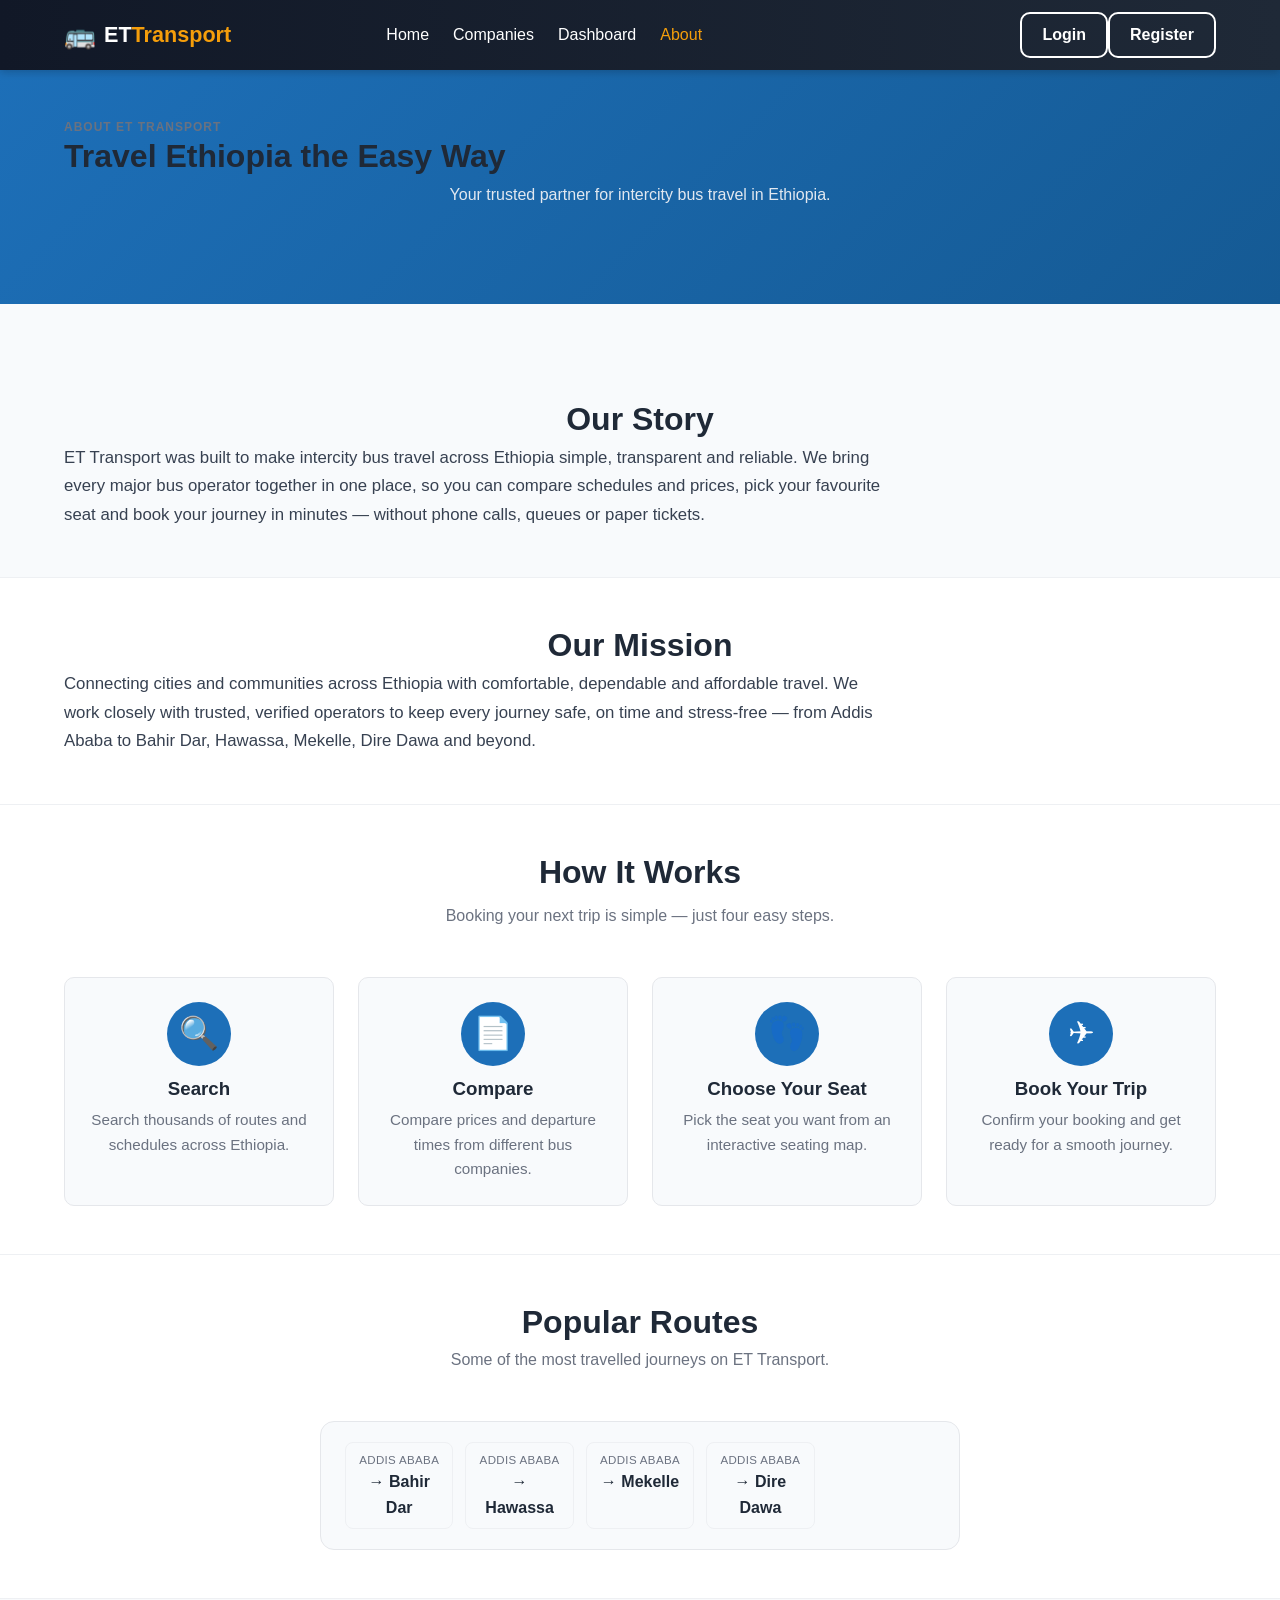
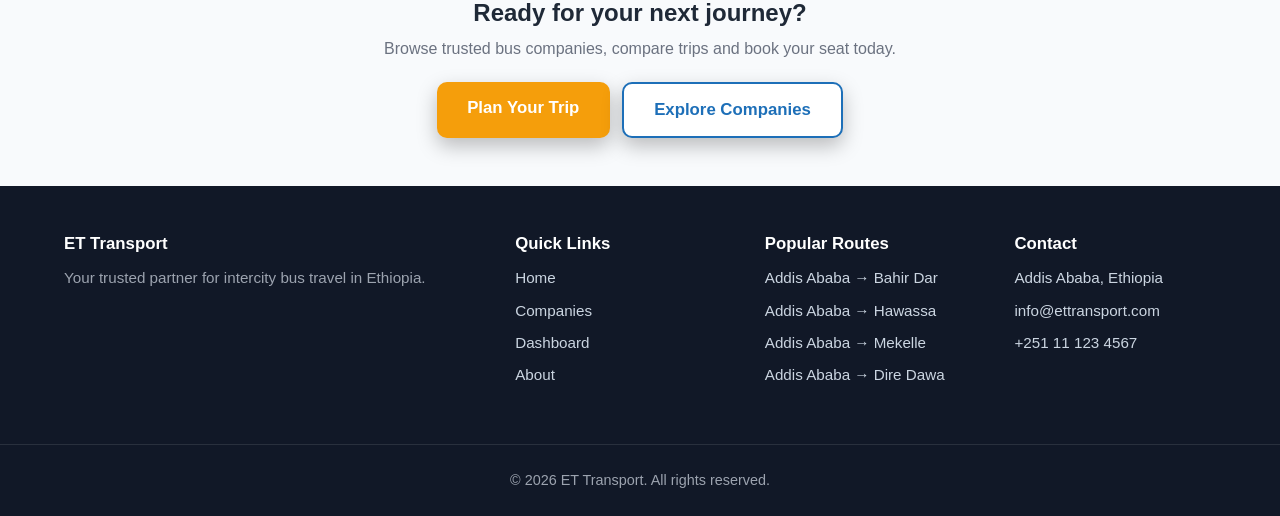
==== about.html @ 6a588ad1 "Passenger Side Pages Edit Initialized" ====
<!DOCTYPE html>
<html lang="en">
<head>
    <meta charset="UTF-8">
    <meta name="viewport" content="width=device-width, initial-scale=1.0">
    <meta name="description" content="About ET Transport — Ethiopia's trusted platform for booking intercity bus travel. Learn about our story, mission and how booking works.">
    <title>About | ET Transport</title>
    <link rel="stylesheet" href="css/style.css">
    <link rel="icon" type="image/x-icon" href="assets/icons/favicon.svg">
</head>
<body>

    <!-- ============ Navigation Bar ============ -->
    <header class="site-header">
        <nav class="navbar container">
            <a href="index.html" class="logo" aria-label="ET Transport home">
                <span class="logo-icon" aria-hidden="true">&#128652;</span>
                <span class="logo-text">ET<span>Transport</span></span>
            </a>

            <ul class="nav-links" id="nav-links">
                <li><a href="index.html">Home</a></li>
                <li><a href="companies.html">Companies</a></li>
                <li><a href="dashboard.html">Dashboard</a></li>
                <li><a href="about.html" class="active">About</a></li>
            </ul>

            <div class="nav-actions" data-nav-auth="1">
            </div>

            <button class="nav-toggle" id="nav-toggle" aria-label="Toggle navigation menu" aria-expanded="false">
                <span class="bar"></span><span class="bar"></span><span class="bar"></span>
            </button>
        </nav>
    </header>

    <main>

        <!-- ============ About hero ============ -->
        <section class="companies-hero">
            <div class="container">
                <p class="search-eyebrow">About ET Transport</p>
                <h1>Travel Ethiopia the Easy Way</h1>
                <p class="section-subtitle">Your trusted partner for intercity bus travel in Ethiopia.</p>
            </div>
        </section>

        <!-- ============ Our story ============ -->
        <section class="company-section">
            <div class="container">
                <h2 class="section-title">Our Story</h2>
                <p class="about-text">
                    ET Transport was built to make intercity bus travel across Ethiopia simple, transparent and reliable.
                    We bring every major bus operator together in one place, so you can compare schedules and prices,
                    pick your favourite seat and book your journey in minutes &mdash; without phone calls, queues or paper tickets.
                </p>
            </div>
        </section>

        <!-- ============ Mission ============ -->
        <section class="company-section company-section-alt">
            <div class="container">
                <h2 class="section-title">Our Mission</h2>
                <p class="about-text">
                    Connecting cities and communities across Ethiopia with comfortable, dependable and affordable travel.
                    We work closely with trusted, verified operators to keep every journey safe, on time and stress-free &mdash;
                    from Addis Ababa to Bahir Dar, Hawassa, Mekelle, Dire Dawa and beyond.
                </p>
            </div>
        </section>

        <!-- ============ How it works ============ -->
        <section class="features" id="features">
            <div class="container">
                <h2 class="section-title">How It Works</h2>
                <p class="section-subtitle">Booking your next trip is simple &mdash; just four easy steps.</p>

                <div class="feature-grid">
                    <div class="feature-card">
                        <span class="feature-icon" aria-hidden="true">&#128269;</span>
                        <h3>Search</h3>
                        <p>Search thousands of routes and schedules across Ethiopia.</p>
                    </div>

                    <div class="feature-card">
                        <span class="feature-icon" aria-hidden="true">&#128196;</span>
                        <h3>Compare</h3>
                        <p>Compare prices and departure times from different bus companies.</p>
                    </div>

                    <div class="feature-card">
                        <span class="feature-icon" aria-hidden="true">&#128099;</span>
                        <h3>Choose Your Seat</h3>
                        <p>Pick the seat you want from an interactive seating map.</p>
                    </div>

                    <div class="feature-card">
                        <span class="feature-icon" aria-hidden="true">&#9992;</span>
                        <h3>Book Your Trip</h3>
                        <p>Confirm your booking and get ready for a smooth journey.</p>
                    </div>
                </div>
            </div>
        </section>

        <!-- ============ Popular routes ============ -->
        <section class="company-section company-section-alt">
            <div class="container">
                <h2 class="section-title">Popular Routes</h2>
                <p class="section-subtitle">Some of the most travelled journeys on ET Transport.</p>
                <ul class="trip-details" style="max-width: 640px; margin: 1.5rem auto 0; background: var(--color-bg); border: 1px solid #e5e7eb; border-radius: 14px; padding: 1.25rem 1.5rem; list-style: none;">
                    <li><span>Addis Ababa</span><strong>&rarr; Bahir Dar</strong></li>
                    <li><span>Addis Ababa</span><strong>&rarr; Hawassa</strong></li>
                    <li><span>Addis Ababa</span><strong>&rarr; Mekelle</strong></li>
                    <li><span>Addis Ababa</span><strong>&rarr; Dire Dawa</strong></li>
                </ul>
            </div>
        </section>

        <!-- ============ Call to action ============ -->
        <section class="favorites-cta container" style="margin-bottom: var(--space-lg); text-align: center;">
            <h2 style="margin-bottom: 0.5rem;">Ready for your next journey?</h2>
            <p class="section-subtitle" style="max-width: 560px; margin: 0 auto 1.25rem;">
                Browse trusted bus companies, compare trips and book your seat today.
            </p>
            <div style="display: flex; gap: 0.75rem; justify-content: center; flex-wrap: wrap;">
                <a href="index.html" class="btn btn-primary btn-hero-cta">Plan Your Trip</a>
                <a href="companies.html" class="btn btn-secondary btn-hero-cta">Explore Companies</a>
            </div>
        </section>

    </main>

    <!-- ============ Footer ============ -->
    <footer class="site-footer">
        <div class="container footer-grid">
            <div class="footer-col">
                <h4>ET Transport</h4>
                <p>Your trusted partner for intercity bus travel in Ethiopia.</p>
            </div>

            <div class="footer-col">
                <h4>Quick Links</h4>
                <ul>
                    <li><a href="index.html">Home</a></li>
                    <li><a href="companies.html">Companies</a></li>
                    <li><a href="dashboard.html">Dashboard</a></li>
                    <li><a href="about.html">About</a></li>
                </ul>
            </div>

            <div class="footer-col">
                <h4>Popular Routes</h4>
                <ul>
                    <li>Addis Ababa &rarr; Bahir Dar</li>
                    <li>Addis Ababa &rarr; Hawassa</li>
                    <li>Addis Ababa &rarr; Mekelle</li>
                    <li>Addis Ababa &rarr; Dire Dawa</li>
                </ul>
            </div>

            <div class="footer-col">
                <h4>Contact</h4>
                <ul>
                    <li>Addis Ababa, Ethiopia</li>
                    <li>info@ettransport.com</li>
                    <li>+251 11 123 4567</li>
                </ul>
            </div>
        </div>

        <div class="footer-bottom">
            <div class="container">
                <p>&copy; 2026 ET Transport. All rights reserved.</p>
            </div>
        </div>
    </footer>

    <!-- Scripts -->
    <script src="js/main.js"></script>
        <script src="js/auth.js"></script>
    <script src="js/notifications.js"></script>
    <script src="js/data.js"></script>
</body>
</html>
---- css/style.css ----
/* ============================================================
   ET Transport â€” Global Styles
   Clean, modern, fully responsive transportation-platform UI.
   No CSS frameworks â€” pure vanilla CSS.
   ============================================================ */

/* ------------------------------------------------------------
   1. CSS Variables & Reset
------------------------------------------------------------ */
:root {
    /* Color palette */
    --color-primary: #1d6fb8;      /* Main brand blue */
    --color-primary-dark: #155a94;
    --color-accent: #f59e0b;       /* Accent / CTA */
    --color-accent-dark: #d97706;
    --color-dark: #1f2937;         /* Dark text / footer */
    --color-dark-2: #111827;
    --color-text: #374151;
    --color-muted: #6b7280;
    --color-bg: #f8fafc;
    --color-white: #ffffff;

    /* Spacing & layout */
    --container-max: 1200px;
    --space-sm: 0.75rem;
    --space-md: 1.5rem;
    --space-lg: 3rem;
    --radius: 10px;

    /* Typography */
    --font-sans: 'Segoe UI', Tahoma, Geneva, Verdana, Arial, sans-serif;
}

* {
    margin: 0;
    padding: 0;
    box-sizing: border-box;
}

html {
    scroll-behavior: smooth;
}

body {
    font-family: var(--font-sans);
    color: var(--color-text);
    background-color: var(--color-bg);
    line-height: 1.6;
}

img {
    max-width: 100%;
    display: block;
}

/* ------------------------------------------------------------
   2. Layout Helpers
------------------------------------------------------------ */
.container {
    width: 100%;
    max-width: var(--container-max);
    margin: 0 auto;
    padding: 0 var(--space-md);
}

/* ------------------------------------------------------------
   3. Typography & Buttons
------------------------------------------------------------ */
h1, h2, h3, h4 {
    color: var(--color-dark);
    line-height: 1.2;
    font-weight: 700;
}

a {
    text-decoration: none;
    color: var(--color-primary);
}

ul {
    list-style: none;
}

.btn {
    display: inline-block;
    padding: 0.7rem 1.5rem;
    border: none;
    border-radius: var(--radius);
    font-size: 1rem;
    font-weight: 600;
    cursor: pointer;
    text-align: center;
    transition: background-color 0.2s ease, transform 0.15s ease;
}

.btn:hover {
    transform: translateY(-2px);
}

.btn-primary {
    background-color: var(--color-accent);
    color: var(--color-white);
}

.btn-primary:hover {
    background-color: var(--color-accent-dark);
}

.btn-search {
    background-color: var(--color-primary);
    color: var(--color-white);
    align-self: flex-end;
}

.btn-search:hover {
    background-color: var(--color-primary-dark);
}

.btn-login {
    background-color: transparent;
    color: var(--color-white);
    border: 2px solid var(--color-white);
    padding: 0.5rem 1.25rem;
}

.btn-login:hover {
    background-color: var(--color-white);
    color: var(--color-primary);
}

/* ---------- auth foundation ---------- */
.auth-message {
    margin-top: 0.75rem;
    margin-bottom: 0.75rem;
    border-radius: var(--radius);
    padding: 0.7rem 0.9rem;
    border: 1px solid #d1d5db;
    background-color: #f8fafc;
    color: var(--color-text);
}

.auth-message.success {
    border-color: #86efac;
    background-color: #f0fdf4;
    color: #166534;
}

.auth-message.error {
    border-color: #fca5a5;
    background-color: #fef2f2;
    color: #991b1b;
}

.auth-identity {
    margin-top: 0.75rem;
    margin-bottom: 0;
    font-size: 0.9rem;
    color: var(--color-primary);
    font-weight: 600;
}

/* ---------- Auth pages (login / register / dashboards) ----------
   These pages share a .search-card wrapper plus bare form fields.
   The card + field styles below keep them consistent with the rest
   of the design system. Additive — nothing here touches other pages. */
.search-card {
    background-color: var(--color-white);
    padding: var(--space-lg);
    border-radius: var(--radius);
    box-shadow: 0 10px 30px rgba(0, 0, 0, 0.08);
}

.search-card h1 {
    margin-bottom: 0.25rem;
}

.search-card > p {
    color: var(--color-muted);
    margin-bottom: var(--space-md);
}

.search-card form label,
.search-card label {
    display: block;
    font-size: 0.85rem;
    font-weight: 600;
    color: var(--color-dark);
    text-transform: uppercase;
    letter-spacing: 0.03em;
    margin-top: var(--space-md);
    margin-bottom: 0.35rem;
}

.search-card form input,
.search-card form select,
.search-card form textarea {
    width: 100%;
    padding: 0.7rem 0.8rem;
    border: 1px solid #d1d5db;
    border-radius: 8px;
    font-size: 1rem;
    font-family: inherit;
    color: var(--color-text);
    background-color: var(--color-white);
    transition: border-color 0.2s ease, box-shadow 0.2s ease;
}

.search-card form input:focus,
.search-card form select:focus,
.search-card form textarea:focus {
    outline: none;
    border-color: var(--color-primary);
    box-shadow: 0 0 0 3px rgba(29, 111, 184, 0.15);
}

.search-card form button[type="submit"] {
    margin-top: var(--space-md);
    width: 100%;
}

/* Auth password visibility control: a compact, touch-friendly eye button
   lives inside the input without changing the form's visual rhythm. */
.password-field {
    position: relative;
}

.search-card form .password-field input {
    padding-right: 3.25rem;
}

.password-toggle {
    position: absolute;
    top: 50%;
    right: 0.4rem;
    display: inline-grid;
    width: 2.45rem;
    height: 2.45rem;
    padding: 0;
    place-items: center;
    color: var(--color-muted);
    background: transparent;
    border: 0;
    border-radius: 7px;
    cursor: pointer;
    transform: translateY(-50%);
    transition: color 0.18s ease, background-color 0.18s ease;
}

.password-toggle:hover {
    color: var(--color-primary);
    background: rgba(29, 111, 184, 0.08);
}

.password-toggle:focus-visible {
    outline: 2px solid var(--color-primary);
    outline-offset: 1px;
}

.password-toggle-icon {
    width: 1.25rem;
    height: 1.25rem;
    fill: none;
    stroke: currentColor;
    stroke-width: 1.8;
    stroke-linecap: round;
    stroke-linejoin: round;
}

.password-toggle-icon--hide,
.password-toggle[aria-pressed="true"] .password-toggle-icon--show {
    display: none;
}

.password-toggle[aria-pressed="true"] .password-toggle-icon--hide {
    display: block;
}

.sr-only {
    position: absolute;
    width: 1px;
    height: 1px;
    padding: 0;
    margin: -1px;
    overflow: hidden;
    clip: rect(0, 0, 0, 0);
    white-space: nowrap;
    border: 0;
}

/* ---------- Live password requirements checklist (below the field) ---------- */
.pw-reqs {
    display: grid;
    gap: 0.3rem;
    margin: 0.45rem 0 0;
    padding: 0.6rem 0.75rem;
    list-style: none;
    background: #f8fafc;
    border: 1px solid #e5e7eb;
    border-radius: 8px;
}

.pw-reqs li {
    display: flex;
    align-items: center;
    gap: 0.45rem;
    color: #6b7280;
    font-size: 0.8rem;
    font-weight: 600;
    transition: color 0.15s ease;
}

.pw-reqs li::before {
    content: '\2715';
    display: inline-grid;
    place-items: center;
    width: 1rem;
    height: 1rem;
    border-radius: 50%;
    background: #eef2f7;
    color: #94a3b8;
    font-size: 0.6rem;
    font-weight: 800;
    flex: 0 0 auto;
}

.pw-reqs li.is-met {
    color: #166534;
}

.pw-reqs li.is-met::before {
    content: '\2713';
    background: #16a34a;
    color: #fff;
}

/* Live confirm-password match hint. */
.field-hint {
    margin: 0.35rem 0 0;
    color: #6b7280;
    font-size: 0.8rem;
    line-height: 1.35;
}

.field-hint.ok {
    color: #166534;
    font-weight: 600;
}

.field-hint.bad {
    color: #b91c1c;
    font-weight: 600;
}

/* ------------------------------------------------------------
   4. Navigation Bar
------------------------------------------------------------ */
.site-header {
    position: sticky;
    top: 0;
    z-index: 100;
    background: linear-gradient(90deg, var(--color-dark-2), var(--color-dark));
    box-shadow: 0 2px 8px rgba(0, 0, 0, 0.2);
}

.navbar {
    display: flex;
    align-items: center;
    justify-content: space-between;
    height: 70px;
}

.logo {
    display: flex;
    align-items: center;
    gap: 0.5rem;
    font-size: 1.35rem;
    font-weight: 700;
    color: var(--color-white);
}

.logo-icon {
    font-size: 1.6rem;
}

.logo-text span {
    color: var(--color-accent);
}

.nav-links {
    display: flex;
    gap: var(--space-md);
}

.nav-links a {
    color: var(--color-white);
    font-weight: 500;
    padding: 0.4rem 0;
    position: relative;
    transition: color 0.2s ease;
}

.nav-links a:hover,
.nav-links a.active {
    color: var(--color-accent);
}

.nav-actions {
    display: block;
}

/* Mobile menu toggle (hamburger) */
.nav-toggle {
    display: none;
    flex-direction: column;
    justify-content: center;
    gap: 5px;
    background: none;
    border: none;
    cursor: pointer;
    padding: 0.25rem;
}

.nav-toggle .bar {
    width: 25px;
    height: 3px;
    background-color: var(--color-white);
    border-radius: 2px;
    transition: all 0.3s ease;
}

/* ------------------------------------------------------------
   5. Hero Section
------------------------------------------------------------ */
.hero {
    position: relative;
    background-image: linear-gradient(rgba(17, 24, 39, 0.55), rgba(31, 41, 55, 0.75)),
        url('data:image/svg+xml;utf8,<svg xmlns="http://www.w3.org/2000/svg" width="1600" height="700" viewBox="0 0 1600 700"><rect width="1600" height="700" fill="%231b2a41"/><circle cx="1200" cy="150" r="80" fill="%23f59e0b"/><path d="M0 550 L300 300 L600 520 L900 260 L1200 480 L1600 200 L1600 700 L0 700 Z" fill="%23223646"/></svg>');
    background-size: cover;
    background-position: center;
    color: var(--color-white);
    padding: 5rem 0 8rem;
    text-align: center;
}

.hero-overlay {
    position: absolute;
    inset: 0;
    background: linear-gradient(to bottom, rgba(17, 24, 39, 0.2), rgba(17, 24, 39, 0.55));
}

.hero-content {
    position: relative;
    z-index: 2;
    max-width: 720px;
}

.hero-content h1 {
    font-size: 2.75rem;
    color: var(--color-white);
    margin-bottom: var(--space-sm);
}

.hero-content p {
    font-size: 1.2rem;
    opacity: 0.95;
    margin-bottom: var(--space-md);
}

/* ------------------------------------------------------------
   6. Search Form
------------------------------------------------------------ */
.search-wrap {
    position: relative;
    z-index: 3;
    margin-top: var(--space-lg);
}

.search-form {
    display: grid;
    grid-template-columns: repeat(4, 1fr) auto;
    gap: var(--space-sm);
    background-color: var(--color-white);
    padding: var(--space-md);
    border-radius: var(--radius);
    box-shadow: 0 10px 30px rgba(0, 0, 0, 0.25);
    align-items: end;
    text-align: left;
}

.form-group {
    display: flex;
    flex-direction: column;
    gap: 0.35rem;
}

.form-group label {
    font-size: 0.85rem;
    font-weight: 600;
    color: var(--color-dark);
    text-transform: uppercase;
    letter-spacing: 0.03em;
}

.form-group input,
.form-group select {
    width: 100%;
    padding: 0.7rem 0.8rem;
    border: 1px solid #d1d5db;
    border-radius: 8px;
    font-size: 1rem;
    font-family: inherit;
    color: var(--color-text);
    background-color: var(--color-white);
    transition: border-color 0.2s ease, box-shadow 0.2s ease;
}

.form-group input:focus,
.form-group select:focus {
    outline: none;
    border-color: var(--color-primary);
    box-shadow: 0 0 0 3px rgba(29, 111, 184, 0.15);
}

/* ------------------------------------------------------------
   7. Features / How It Works
------------------------------------------------------------ */
.features {
    padding: var(--space-lg) 0;
    background-color: var(--color-white);
}

.section-title {
    font-size: 2rem;
    text-align: center;
    margin-bottom: var(--space-sm);
}

.section-subtitle {
    text-align: center;
    color: var(--color-muted);
    margin-bottom: var(--space-lg);
}

.feature-grid {
    display: grid;
    grid-template-columns: repeat(4, 1fr);
    gap: var(--space-md);
}

.feature-card {
    background-color: var(--color-bg);
    border: 1px solid #e5e7eb;
    border-radius: var(--radius);
    padding: var(--space-md);
    text-align: center;
    transition: transform 0.2s ease, box-shadow 0.2s ease;
}

.feature-card:hover {
    transform: translateY(-6px);
    box-shadow: 0 8px 24px rgba(0, 0, 0, 0.1);
}

.feature-icon {
    display: inline-flex;
    align-items: center;
    justify-content: center;
    width: 64px;
    height: 64px;
    margin-bottom: var(--space-sm);
    font-size: 2rem;
    background-color: var(--color-primary);
    color: var(--color-white);
    border-radius: 50%;
}

.feature-card h3 {
    margin-bottom: 0.5rem;
}

.feature-card p {
    font-size: 0.95rem;
    color: var(--color-muted);
}

/* ------------------------------------------------------------
   8. Footer
------------------------------------------------------------ */
.site-footer {
    background-color: var(--color-dark-2);
    color: #cbd5e1;
}

.footer-grid {
    display: grid;
    grid-template-columns: 2fr 1fr 1fr 1fr;
    gap: var(--space-lg);
    padding: var(--space-lg) var(--space-md);
}

.footer-col h4 {
    color: var(--color-white);
    margin-bottom: var(--space-sm);
    font-size: 1.05rem;
}

.footer-col p {
    font-size: 0.95rem;
    color: #9ca3af;
}

.footer-col ul li {
    margin-bottom: 0.5rem;
    font-size: 0.95rem;
}

.footer-col a {
    color: #cbd5e1;
    transition: color 0.2s ease;
}

.footer-col a:hover {
    color: var(--color-accent);
}

.footer-bottom {
    border-top: 1px solid rgba(255, 255, 255, 0.1);
    padding: var(--space-md) 0;
    text-align: center;
}

.footer-bottom p {
    font-size: 0.9rem;
    color: #9ca3af;
}

/* ------------------------------------------------------------
   9. Responsive Layout (Mobile)
------------------------------------------------------------ */
@media (max-width: 992px) {
    .search-form {
        grid-template-columns: repeat(2, 1fr);
    }

    .feature-grid {
        grid-template-columns: repeat(2, 1fr);
    }

    .footer-grid {
        grid-template-columns: 1fr 1fr;
    }
}

@media (max-width: 768px) {
    /* Show hamburger, hide links */
    .nav-toggle {
        display: flex;
    }

    .nav-actions {
        display: none;
    }

    .nav-links {
        position: absolute;
        top: 70px;
        left: 0;
        right: 0;
        flex-direction: column;
        background-color: var(--color-dark);
        padding: var(--space-md);
        gap: var(--space-sm);
        display: none;
    }

    .nav-links.open {
        display: flex;
    }

    .nav-links a {
        display: block;
        padding: 0.6rem 0;
        border-bottom: 1px solid rgba(255, 255, 255, 0.1);
    }

    .hero {
        padding: 3.5rem 0 6rem;
    }

    .hero-content h1 {
        font-size: 2rem;
    }

    .hero-content p {
        font-size: 1rem;
    }
}

@media (max-width: 600px) {
    .search-form {
        grid-template-columns: 1fr;
    }

    .feature-grid {
        grid-template-columns: 1fr;
    }

    .footer-grid {
        grid-template-columns: 1fr;
        gap: var(--space-md);
    }

    .btn-search {
        width: 100%;
    }
}


/* ============================================================
   10. Search & Results
   ============================================================ */
.results-page {
    padding: var(--space-lg) 0;
}

/* ---------- Search summary ---------- */
.search-summary {
    background: linear-gradient(90deg, var(--color-primary), var(--color-primary-dark));
    color: var(--color-white);
    border-radius: var(--radius);
    padding: var(--space-lg) var(--space-md);
    margin-bottom: var(--space-lg);
}

.route-heading h1 {
    color: var(--color-white);
    font-size: 2rem;
    margin-bottom: 0.25rem;
}

.search-meta {
    color: rgba(255, 255, 255, 0.9);
    font-size: 1.05rem;
}

/* ---------- Modify search (collapsible) ---------- */
.modify-search {
    margin-top: var(--space-md);
}

.modify-search summary {
    display: inline-block;
    cursor: pointer;
    font-weight: 600;
    background: rgba(255, 255, 255, 0.15);
    padding: 0.5rem 1rem;
    border-radius: 8px;
    color: var(--color-white);
    transition: background-color 0.2s ease;
}

.modify-search summary:hover {
    background: rgba(255, 255, 255, 0.25);
}

.modify-search[open] summary {
    margin-bottom: var(--space-sm);
}

.modify-form {
    background-color: var(--color-white);
    box-shadow: none;
    border-radius: 8px;
}

/* ---------- Results layout ---------- */
.results-layout {
    display: grid;
    grid-template-columns: 280px 1fr;
    gap: var(--space-md);
    align-items: start;
}

/* ---------- Filter sidebar ---------- */
.filters {
    background-color: var(--color-white);
    border: 1px solid #e5e7eb;
    border-radius: var(--radius);
    padding: var(--space-md);
    position: sticky;
    top: 90px;
}

.filters-title {
    margin-bottom: var(--space-sm);
    font-size: 1.15rem;
}

.filter-group {
    padding: var(--space-sm) 0;
    border-bottom: 1px solid #eef0f3;
}

.filter-group:last-child {
    border-bottom: none;
}

.filter-group h4 {
    font-size: 0.85rem;
    text-transform: uppercase;
    letter-spacing: 0.03em;
    color: var(--color-muted);
    margin-bottom: 0.5rem;
}

.filter-group label {
    display: flex;
    align-items: center;
    gap: 0.5rem;
    padding: 0.3rem 0;
    font-size: 0.95rem;
    cursor: pointer;
}

.filter-group input {
    accent-color: var(--color-primary);
}

/* ---------- Results toolbar (count + sort) ---------- */
.results-toolbar {
    display: flex;
    align-items: center;
    justify-content: space-between;
    gap: var(--space-sm);
    margin-bottom: var(--space-md);
    flex-wrap: wrap;
}

#results-count {
    font-weight: 700;
    color: var(--color-dark);
    font-size: 1.1rem;
}

.sort-control {
    display: flex;
    align-items: center;
    gap: 0.5rem;
    font-size: 0.95rem;
    color: var(--color-muted);
}

.sort-control select {
    padding: 0.5rem 0.75rem;
    border: 1px solid #d1d5db;
    border-radius: 8px;
    font-family: inherit;
    font-size: 0.95rem;
    color: var(--color-text);
    background-color: var(--color-white);
    cursor: pointer;
}

.results-list {
    display: flex;
    flex-direction: column;
    gap: var(--space-md);
}

.results-empty {
    background-color: var(--color-white);
    border: 1px dashed #d1d5db;
    border-radius: var(--radius);
    padding: var(--space-lg);
    text-align: center;
    color: var(--color-muted);
}


/* ---------- Bus result cards ---------- */
.bus-card {
    position: relative;
    background-color: var(--color-white);
    border: 1px solid #e5e7eb;
    border-radius: var(--radius);
    display: grid;
    grid-template-columns: 1fr auto;
    gap: var(--space-md);
    padding: var(--space-md);
    transition: box-shadow 0.2s ease, transform 0.15s ease;
}

.bus-card:hover {
    box-shadow: 0 8px 24px rgba(0, 0, 0, 0.08);
    transform: translateY(-2px);
}

.card-badges {
    position: absolute;
    top: -12px;
    left: var(--space-md);
    display: flex;
    gap: 0.5rem;
}

.badge {
    font-size: 0.75rem;
    font-weight: 700;
    padding: 0.25rem 0.6rem;
    border-radius: 20px;
    color: var(--color-white);
}

.badge-cheapest { background-color: #16a34a; }
.badge-fastest { background-color: var(--color-primary); }
.badge-rated { background-color: var(--color-accent-dark); }

.bus-company {
    display: flex;
    align-items: center;
    justify-content: space-between;
    gap: var(--space-sm);
    flex-wrap: wrap;
    margin-bottom: var(--space-sm);
}

.bus-company h3 {
    font-size: 1.15rem;
}

.bus-rating {
    background-color: #fef3c7;
    color: #b45309;
    font-weight: 700;
    padding: 0.2rem 0.6rem;
    border-radius: 20px;
    font-size: 0.85rem;
}

.bus-route {
    display: grid;
    grid-template-columns: 1fr auto 1fr;
    align-items: center;
    gap: var(--space-sm);
    margin-bottom: var(--space-sm);
}

.time-block {
    display: flex;
    flex-direction: column;
}

.align-right {
    text-align: right;
}

.time-block .time {
    font-size: 1.7rem;
    font-weight: 700;
    color: var(--color-dark);
    line-height: 1.1;
}

.time-block .place {
    font-size: 0.85rem;
    color: var(--color-muted);
}

.journey-line {
    text-align: center;
}

.journey-line .duration {
    display: block;
    font-size: 0.8rem;
    color: var(--color-muted);
    margin-bottom: 0.3rem;
}

.journey-line .line {
    display: block;
    height: 2px;
    width: 90px;
    margin: 0 auto;
    background: repeating-linear-gradient(90deg, var(--color-muted) 0 6px, transparent 6px 12px);
}

.bus-meta {
    display: flex;
    align-items: center;
    gap: var(--space-sm);
    flex-wrap: wrap;
    font-size: 0.9rem;
}

.bus-type {
    background-color: var(--color-bg);
    border: 1px solid #e5e7eb;
    padding: 0.15rem 0.6rem;
    border-radius: 20px;
    font-weight: 600;
    color: var(--color-dark);
}

.seats {
    color: #16a34a;
    font-weight: 600;
}

.amenities {
    color: var(--color-muted);
}

.bus-buy {
    display: flex;
    flex-direction: column;
    align-items: flex-end;
    justify-content: center;
    gap: var(--space-sm);
    border-left: 1px solid #eef0f3;
    padding-left: var(--space-md);
}

.bus-buy .price {
    font-size: 1.5rem;
    font-weight: 800;
    color: var(--color-dark);
}

.btn-view-seats {
    background-color: var(--color-accent);
    color: var(--color-white);
    white-space: nowrap;
}

.btn-view-seats:hover {
    background-color: var(--color-accent-dark);
}

/* ---------- Search & Results responsive ---------- */
@media (max-width: 992px) {
    .results-layout {
        grid-template-columns: 1fr;
    }

    .filters {
        position: static;
    }
}

@media (max-width: 600px) {
    .results-page {
        padding: var(--space-md) 0;
    }

    .route-heading h1 {
        font-size: 1.5rem;
    }

    .bus-card {
        grid-template-columns: 1fr;
    }

    .bus-buy {
        border-left: none;
        padding-left: 0;
        border-top: 1px solid #eef0f3;
        padding-top: var(--space-sm);
        flex-direction: row;
        justify-content: space-between;
        align-items: center;
    }

    .bus-route {
        grid-template-columns: 1fr 1fr;
    }

    .journey-line {
        display: none;
    }
}


/* ============================================================
   11. Seat Selection
   ============================================================ */
.booking-page {
    padding: var(--space-lg) 0;
}

.page-title {
    font-size: 2rem;
    text-align: center;
    margin-bottom: var(--space-lg);
}

.booking-layout {
    display: grid;
    grid-template-columns: 1fr 340px;
    gap: var(--space-lg);
    align-items: start;
}

.card {
    background-color: var(--color-white);
    border: 1px solid #e5e7eb;
    border-radius: var(--radius);
    padding: var(--space-md);
}

/* ---------- Trip summary ---------- */
.trip-summary {
    margin-bottom: var(--space-md);
}

.trip-head {
    display: flex;
    align-items: center;
    justify-content: space-between;
    gap: var(--space-sm);
    flex-wrap: wrap;
    margin-bottom: var(--space-sm);
}

.trip-head h2 {
    font-size: 1.3rem;
}

.trip-route {
    color: var(--color-primary);
    font-weight: 600;
}

.trip-details {
    display: grid;
    grid-template-columns: repeat(5, 1fr);
    gap: var(--space-sm);
}

.trip-details li {
    background-color: var(--color-bg);
    border: 1px solid #eef0f3;
    border-radius: 8px;
    padding: 0.5rem 0.75rem;
    text-align: center;
}

.trip-details li span {
    display: block;
    font-size: 0.72rem;
    text-transform: uppercase;
    letter-spacing: 0.03em;
    color: var(--color-muted);
}

.trip-details li strong {
    font-size: 1rem;
    color: var(--color-dark);
}

/* ---------- Seat selection ---------- */
.selection-top {
    display: flex;
    align-items: center;
    justify-content: space-between;
    gap: var(--space-sm);
    flex-wrap: wrap;
    margin-bottom: 0.25rem;
}

.selection-top h2 {
    font-size: 1.15rem;
}

.selected-count {
    font-weight: 700;
    color: var(--color-primary);
}

.selected-seats {
    color: var(--color-text);
    margin-bottom: var(--space-md);
}

.bus-shell {
    border: 3px solid var(--color-dark-2);
    border-radius: 22px;
    background: linear-gradient(180deg, #f5f7fb 0%, #e8edf4 55%, #d9e1ea 100%);
    box-shadow: inset 0 4px 10px rgba(255, 255, 255, 0.7), inset 0 -3px 8px rgba(0, 0, 0, 0.08), 0 10px 22px rgba(0, 0, 0, 0.14);
    padding: 0.9rem;
    max-width: 330px;
    margin: 0 auto;
}

.driver-area {
    position: relative;
    text-align: center;
    font-weight: 800;
    font-size: 0.62rem;
    letter-spacing: 0.3em;
    color: #74808f;
    background: linear-gradient(180deg, #dfe6ee, #cdd7e3);
    border: 1px solid #c3cedb;
    border-radius: 10px;
    padding: 1.55rem 0 0.45rem;
    margin-bottom: 0.7rem;
    box-shadow: inset 0 2px 3px rgba(255, 255, 255, 0.7), 0 2px 4px rgba(0, 0, 0, 0.08);
}

/* Front boundary / windshield line */
.driver-area::before {
    content: "";
    position: absolute;
    top: 8px;
    left: 14%;
    right: 14%;
    height: 4px;
    border-radius: 6px;
    background: linear-gradient(180deg, #9fb3c8, #7c90a6);
    box-shadow: inset 0 1px 0 rgba(255, 255, 255, 0.5);
}

/* Steering wheel indicator */
.driver-area::after {
    content: "";
    position: absolute;
    top: 1.05rem;
    left: 50%;
    width: 12px;
    height: 12px;
    margin-left: -6px;
    border: 2px solid #74808f;
    border-radius: 50%;
    box-shadow: inset 0 1px 0 rgba(255, 255, 255, 0.4);
}

.seat-grid {
    display: flex;
    flex-direction: column;
    gap: 0.35rem;
}

.seat-row {
    display: grid;
    grid-template-columns: 1fr 1fr 1.3rem 1fr 1fr;
    gap: 0.4rem;
    align-items: stretch;
}

/* Rear five-seat bench: no aisle, seats spread across the width */
.seat-row-rear {
    grid-template-columns: repeat(5, 1fr);
}

.seat-aisle {
    background: none;
}

/* Right-side passenger entrance â€” an empty gap that breaks the right seat column */
.bus-door {
    grid-column: 4 / 6;
    min-height: 2.9rem;
}


/* Realistic coach chair â€” drawn as a small inline SVG inside each button.
   The button itself stays a normal, accessible <button>. */
.seat {
    position: relative;
    display: block;
    width: 100%;
    height: 2.9rem;
    border: none;
    background: none;
    padding: 0;
    color: var(--seat-color, #5ec37c);
    cursor: pointer;
    box-shadow: var(--seat-glow, none);
    -webkit-tap-highlight-color: transparent;
    transition: box-shadow 0.15s ease;
}

.seat-svg {
    position: absolute;
    inset: 0;
    width: 100%;
    height: 100%;
    display: block;
    pointer-events: none;
    filter: drop-shadow(0 2px 2px rgba(0, 0, 0, 0.18));
    transition: transform 0.12s ease;
}

.seat-num {
    position: absolute;
    top: 42%;
    left: 50%;
    transform: translate(-50%, -50%);
    font-family: inherit;
    font-weight: 700;
    font-size: 0.6rem;
    line-height: 1;
    color: var(--seat-text, #0b3d22);
    text-shadow: 0 1px 1px rgba(255, 255, 255, 0.4);
    pointer-events: none;
}

/* Available â€” normal selectable seat */
.seat.available {
    --seat-color: #5ec37c;
    --seat-text:  #0b3d22;
}

.seat.available:hover .seat-svg {
    transform: translateY(-1px);
}

/* Selected â€” unmistakable highlight */
.seat.selected {
    --seat-color: var(--color-primary);
    --seat-text:  #ffffff;
    --seat-glow:  0 0 0 2px #ffffff, 0 0 0 3px var(--color-primary), 0 3px 8px rgba(29, 111, 184, 0.45);
}

.seat.selected .seat-num {
    text-shadow: 0 1px 2px rgba(0, 0, 0, 0.45);
}

/* Occupied â€” not available */
.seat.occupied {
    --seat-color: #e06a6a;
    --seat-text:  #5f1515;
    cursor: not-allowed;
}

/* Unavailable â€” muted / disabled */
.seat.unavailable {
    --seat-color: #cfd5dc;
    --seat-text:  #7c8591;
    cursor: not-allowed;
}

.limit-msg {
    color: #b91c1c;
    font-weight: 600;
    margin-top: var(--space-sm);
    text-align: center;
}

.seat-legend {
    display: flex;
    flex-wrap: wrap;
    gap: var(--space-sm) var(--space-md);
    margin-top: var(--space-md);
}

.seat-legend li {
    display: flex;
    align-items: center;
    gap: 0.4rem;
    font-size: 0.9rem;
}

.swatch {
    width: 16px;
    height: 16px;
    border-radius: 4px;
    display: inline-block;
    border: 1px solid #cbd5e1;
}

.swatch.available { background-color: #5ec37c; }
.swatch.selected { background-color: var(--color-primary); }
.swatch.occupied { background-color: #e06a6a; }
.swatch.unavailable { background-color: #cfd5dc; }

/* ---------- Booking summary ---------- */
.booking-summary {
    position: sticky;
    top: 90px;
}

.booking-summary h2 {
    margin-bottom: var(--space-md);
}

.booking-summary dt {
    font-size: 0.78rem;
    text-transform: uppercase;
    letter-spacing: 0.03em;
    color: var(--color-muted);
    margin-top: 0.75rem;
}

.booking-summary dd {
    margin: 0;
    font-weight: 600;
    color: var(--color-dark);
}

.sum-price {
    font-size: 1.6rem;
    font-weight: 800;
    color: var(--color-dark);
}

.btn-continue {
    width: 100%;
    margin-top: var(--space-md);
    background-color: var(--color-accent);
    color: var(--color-white);
}

.btn-continue:hover:not(:disabled) {
    background-color: var(--color-accent-dark);
}

.btn-continue:disabled {
    background-color: #cbd5e1;
    color: #64748b;
    cursor: not-allowed;
    transform: none;
}

.continue-msg {
    margin-top: var(--space-sm);
    color: var(--color-primary);
    font-weight: 600;
    text-align: center;
}

/* ---------- Seat selection responsive ---------- */
@media (max-width: 992px) {
    .booking-layout {
        grid-template-columns: 1fr;
    }

    .booking-summary {
        position: static;
    }
}

@media (max-width: 600px) {
    .booking-page {
        padding: var(--space-md) 0;
    }

    .page-title {
        font-size: 1.5rem;
        margin-bottom: var(--space-md);
    }

    .trip-details {
        grid-template-columns: 1fr 1fr;
    }

    .bus-shell {
        padding: 0.6rem;
        max-width: 300px;
    }

            .seat {
        height: 2.5rem;
    }

    .seat-row {
        gap: 0.3rem;
        grid-template-columns: 1fr 1fr 1.1rem 1fr 1fr;
    }

    .bus-door {
        min-height: 2.5rem;
    }
}


/* ============================================================
   12. Passenger Information
   ============================================================ */

/* Error state when booking data is missing / mismatched */
.app-error {
    max-width: 520px;
    margin: 0 auto;
    text-align: center;
    padding: var(--space-lg) var(--space-md);
}

.app-error p {
    font-size: 1.1rem;
    color: var(--color-dark);
    margin-bottom: var(--space-md);
}

/* ---------- Passenger cards ---------- */
.passenger-card {
    margin-bottom: var(--space-md);
}

/* ---------- Refund account (booking destination for cancellations) ---------- */
.refund-account-card {
    margin-top: var(--space-md);
}
.refund-account-hint {
    color: var(--color-muted);
    font-size: 0.88rem;
    margin: 0.2rem 0 var(--space-md);
}

.passenger-head {
    display: flex;
    align-items: center;
    justify-content: space-between;
    gap: var(--space-sm);
    flex-wrap: wrap;
    border-bottom: 1px solid #e5e7eb;
    padding-bottom: 0.75rem;
    margin-bottom: var(--space-md);
}

.passenger-title {
    font-size: 1.15rem;
    color: var(--color-dark);
}

.passenger-title span {
    color: var(--color-primary);
}

.seat-badge {
    display: inline-block;
    background-color: var(--color-primary);
    color: var(--color-white);
    font-size: 0.8rem;
    font-weight: 700;
    letter-spacing: 0.03em;
    padding: 0.3rem 0.7rem;
    border-radius: 20px;
}

/* ---------- Fields ---------- */
.field-group {
    display: flex;
    flex-direction: column;
    gap: 0.35rem;
    margin-bottom: var(--space-md);
}

/* .field-group sets display:flex above, which would otherwise override the
   hidden attribute — keep the refund-account "Other" inputs truly hidden. */
.field-group[hidden] {
    display: none;
}

.field-group label {
    font-size: 0.85rem;
    font-weight: 600;
    color: var(--color-dark);
}

.field-input {
    width: 100%;
    padding: 0.7rem 0.8rem;
    border: 1px solid #d1d5db;
    border-radius: 8px;
    font-size: 1rem;
    font-family: inherit;
    color: var(--color-text);
    background-color: var(--color-white);
    transition: border-color 0.2s ease, box-shadow 0.2s ease;
}

.field-input:focus {
    outline: none;
    border-color: var(--color-primary);
    box-shadow: 0 0 0 3px rgba(29, 111, 184, 0.15);
}

.field-input.field-invalid {
    border-color: #b91c1c;
}

.field-input.field-invalid:focus {
    box-shadow: 0 0 0 3px rgba(185, 28, 28, 0.15);
}

/* Two-column row for Age + Gender */
.field-row {
    display: grid;
    grid-template-columns: 1fr 1fr;
    gap: var(--space-md);
}

.field-error {
    min-height: 1.1rem;
    font-size: 0.82rem;
    font-weight: 600;
    color: #b91c1c;
}

/* Register / login forms: keep inline errors close to their field and mark
   invalid inputs with a red border. */
.search-card form .field-error {
    margin: 0.35rem 0 0;
}

.search-card form input[aria-invalid="true"],
.search-card form select[aria-invalid="true"],
.search-card form textarea[aria-invalid="true"] {
    border-color: #b91c1c;
}

/* ---------- Phone field (locked +251 prefix) ---------- */
.phone-field {
    display: flex;
    align-items: stretch;
}

.phone-prefix {
    display: inline-flex;
    align-items: center;
    padding: 0 0.85rem;
    background-color: #eef2f7;
    border: 1px solid #d1d5db;
    border-right: none;
    border-radius: 8px 0 0 8px;
    font-weight: 700;
    color: var(--color-dark);
    font-size: 1rem;
    white-space: nowrap;
}

.phone-field .field-input {
    border-top-left-radius: 0;
    border-bottom-left-radius: 0;
}

.phone-field .field-input.field-invalid {
    border-color: #b91c1c;
}

.phone-info {
    font-size: 0.82rem;
    color: #16a34a;
    font-weight: 600;
    min-height: 1.1rem;
    visibility: hidden;
}

.phone-info.show {
    visibility: visible;
}

/* ---------- Passenger page responsive ---------- */
@media (max-width: 600px) {
    .field-row {
        grid-template-columns: 1fr;
        gap: 0;
    }

    .phone-prefix {
        padding: 0 0.6rem;
    }
}



/* ============================================================
   13. Payment
   ============================================================ */

.card-title {
    font-size: 1.15rem;
    color: var(--color-dark);
    margin-bottom: var(--space-md);
}

/* Space out the stacked cards in the payment left column */
#payment-app .seat-panel > .card {
    margin-bottom: var(--space-md);
}

/* ---------- Booking summary (payment) ---------- */
.booking-meta {
    display: grid;
    grid-template-columns: 1fr 1fr;
    gap: var(--space-sm);
}

.meta-item {
    background-color: var(--color-bg);
    border: 1px solid #eef0f3;
    border-radius: 8px;
    padding: 0.5rem 0.75rem;
    text-align: left;
}

.meta-item span {
    display: block;
    font-size: 0.72rem;
    text-transform: uppercase;
    letter-spacing: 0.03em;
    color: var(--color-muted);
}

.meta-item strong {
    font-size: 0.95rem;
    color: var(--color-dark);
    word-break: break-word;
}

/* ---------- Payment method selector ---------- */
.pay-methods {
    display: grid;
    gap: var(--space-sm);
}

.pay-option {
    position: relative;
    display: block;
    border: 2px solid #e5e7eb;
    border-radius: var(--radius);
    background-color: var(--color-white);
    cursor: pointer;
    transition: border-color 0.2s ease, background-color 0.2s ease, box-shadow 0.2s ease;
}

.pay-option input {
    position: absolute;
    opacity: 0;
    pointer-events: none;
}

.pay-option-body {
    display: flex;
    align-items: center;
    gap: var(--space-sm);
    padding: 0.9rem 1rem;
}

/* radio-style indicator */
.pay-option-body::before {
    content: "";
    flex: 0 0 auto;
    width: 18px;
    height: 18px;
    border: 2px solid #cbd5e1;
    border-radius: 50%;
    background-color: var(--color-white);
    transition: border-color 0.2s ease, background-color 0.2s ease;
}

.pay-brand {
    font-weight: 700;
    color: var(--color-dark);
    font-size: 1.05rem;
}

.pay-note {
    font-size: 0.82rem;
    color: var(--color-muted);
}

.pay-option:hover {
    border-color: #b6cbe0;
}

.pay-option.selected {
    border-color: var(--color-primary);
    background-color: #f0f6fc;
    box-shadow: 0 0 0 3px rgba(29, 111, 184, 0.12);
}

.pay-option.selected .pay-brand {
    color: var(--color-primary);
}

.pay-option.selected .pay-option-body::before {
    border-color: var(--color-primary);
    background-color: var(--color-primary);
    box-shadow: inset 0 0 0 4px var(--color-white);
}

.pay-option input:focus-visible + .pay-option-body {
    outline: 3px solid rgba(29, 111, 184, 0.45);
    outline-offset: -3px;
    border-radius: 8px;
}

/* ---------- Payment details ---------- */
.payment-note {
    font-size: 0.85rem;
    color: var(--color-muted);
    background-color: #f0f6fc;
    border-radius: 8px;
    padding: 0.65rem 0.85rem;
}

/* ---------- Failure-state demo control ---------- */
.pay-fail-demo {
    padding: var(--space-sm) var(--space-md);
}

.fail-toggle {
    display: flex;
    align-items: center;
    gap: 0.6rem;
    font-size: 0.9rem;
    font-weight: 600;
    color: var(--color-muted);
    cursor: pointer;
}

.fail-toggle input {
    accent-color: var(--color-primary);
    width: 18px;
    height: 18px;
}

.fail-note {
    font-size: 0.8rem;
    color: var(--color-muted);
    margin-left: 1.7rem;
    margin-top: 0.2rem;
}

/* ---------- Payment result / error ---------- */
.pay-error {
    margin-top: var(--space-sm);
    background-color: #fef2f2;
    border: 1px solid #fecaca;
    color: #b91c1c;
    font-weight: 600;
    font-size: 0.92rem;
    border-radius: 8px;
    padding: 0.7rem 0.9rem;
}

.back-link {
    display: block;
    margin-top: var(--space-md);
    text-align: center;
    font-size: 0.9rem;
    font-weight: 600;
    color: var(--color-primary);
}

.back-link:hover {
    color: var(--color-accent-dark);
}

/* ---------- Payment responsive ---------- */
@media (max-width: 600px) {
    .booking-meta {
        grid-template-columns: 1fr;
    }

    .payment-note {
        font-size: 0.8rem;
    }
}



/* ============================================================
   14. Booking Confirmation / Digital Ticket
   ============================================================ */
.confirmation-page {
    max-width: 760px;
}

/* ---------- Success header ---------- */
.success-header {
    text-align: center;
    margin-bottom: var(--space-lg);
}

.success-icon {
    display: inline-flex;
    align-items: center;
    justify-content: center;
    width: 72px;
    height: 72px;
    border-radius: 50%;
    background-color: #dcfce7;
    color: #16a34a;
    font-size: 2.2rem;
    font-weight: 800;
    margin-bottom: var(--space-sm);
}

.success-header .page-title {
    margin-bottom: 0.25rem;
}

.success-text {
    color: var(--color-muted);
    margin-bottom: var(--space-md);
}

.booking-ref {
    display: inline-flex;
    flex-direction: column;
    align-items: center;
    background-color: var(--color-white);
    border: 1px dashed var(--color-primary);
    border-radius: var(--radius);
    padding: 0.8rem 2rem;
}

.ref-label {
    font-size: 0.75rem;
    text-transform: uppercase;
    letter-spacing: 0.05em;
    color: var(--color-muted);
}

.ref-value {
    font-size: 1.6rem;
    color: var(--color-primary);
    letter-spacing: 0.06em;
    font-weight: 800;
}

/* ---------- Digital ticket ---------- */
.ticket {
    background-color: var(--color-white);
    border: 1px solid #e5e7eb;
    border-radius: 16px;
    overflow: hidden;
    box-shadow: 0 10px 30px rgba(0, 0, 0, 0.10);
    margin: 0 auto;
    max-width: 640px;
}

.ticket-head {
    display: flex;
    justify-content: space-between;
    align-items: center;
    gap: var(--space-sm);
    flex-wrap: wrap;
    background: linear-gradient(90deg, var(--color-primary), var(--color-primary-dark));
    color: var(--color-white);
    padding: 0.9rem 1.25rem;
}

.ticket-brand {
    font-weight: 700;
}

.ticket-ref {
    font-family: 'Courier New', monospace;
    font-weight: 700;
    letter-spacing: 0.05em;
    background: rgba(255, 255, 255, 0.18);
    padding: 0.3rem 0.7rem;
    border-radius: 6px;
}

.ticket-body {
    padding: 1.25rem;
}

.ticket-route {
    display: grid;
    grid-template-columns: 1fr auto 1fr;
    align-items: center;
    gap: var(--space-sm);
}

.ticket-city-block {
    display: flex;
    flex-direction: column;
}

.ticket-city-block.right {
    text-align: right;
}

.ticket-city-block .t-city {
    font-size: 1.1rem;
    font-weight: 700;
    color: var(--color-dark);
}

.ticket-city-block .t-time {
    font-size: 1.5rem;
    font-weight: 800;
    color: var(--color-primary);
}

.ticket-journey {
    text-align: center;
    display: flex;
    flex-direction: column;
    align-items: center;
    gap: 0.2rem;
}

.ticket-journey .journey-arrow {
    font-size: 1.6rem;
    color: var(--color-accent-dark);
    line-height: 1;
}

.ticket-journey .t-duration {
    font-size: 0.8rem;
    color: var(--color-muted);
}

.ticket-grid {
    display: grid;
    grid-template-columns: repeat(3, 1fr);
    gap: 0.75rem;
    margin-top: 1.25rem;
    border-top: 2px dashed #e5e7eb;
    padding-top: 1.25rem;
}

.t-cell {
    background-color: var(--color-bg);
    border-radius: 8px;
    padding: 0.5rem 0.75rem;
}

.t-cell dt {
    font-size: 0.7rem;
    text-transform: uppercase;
    letter-spacing: 0.03em;
    color: var(--color-muted);
}

.t-cell dd {
    margin: 0;
    font-weight: 700;
    color: var(--color-dark);
    font-size: 0.95rem;
    word-break: break-word;
}

.total-cell {
    background-color: #fef3c7;
}

.total-cell dd {
    color: var(--color-accent-dark);
    font-size: 1.15rem;
}

/* ---------- Ticket actions & next steps ---------- */
.ticket-actions {
    display: flex;
    justify-content: center;
    gap: var(--space-md);
    flex-wrap: wrap;
    margin-top: var(--space-lg);
}

.btn-secondary {
    background-color: var(--color-white);
    color: var(--color-primary);
    border: 2px solid var(--color-primary);
}

.btn-secondary:hover {
    background-color: var(--color-primary);
    color: var(--color-white);
}

.next-actions {
    display: flex;
    justify-content: center;
    gap: var(--space-md);
    flex-wrap: wrap;
    margin-top: var(--space-md);
}

.ticket-note {
    text-align: center;
    color: var(--color-muted);
    font-size: 0.85rem;
    margin-top: var(--space-lg);
}

/* ---------- Confirmation responsive ---------- */
@media (max-width: 600px) {
    .ticket-grid {
        grid-template-columns: repeat(2, 1fr);
    }

    .ticket-city-block .t-city {
        font-size: 0.95rem;
    }

    .ticket-city-block .t-time {
        font-size: 1.15rem;
    }

    .ticket-actions,
    .next-actions {
        gap: var(--space-sm);
    }

    .ticket-actions .btn,
    .next-actions .btn {
        flex: 1 1 100%;
    }
}

/* ---------- Print: only the ticket ---------- */
@media print {
    body {
        background-color: #ffffff;
    }

    body * {
        visibility: hidden;
    }

    #ticket,
    #ticket * {
        visibility: visible;
    }

    #ticket {
        position: absolute;
        top: 0;
        left: 0;
        max-width: 100%;
        box-shadow: none;
        border: 1px solid #111827;
    }

}


/* ============================================================
   15. Bus Companies â€” Company Profiles
   ============================================================ */

/* ---------- Visible focus states for keyboard users ---------- */
a:focus-visible,
button:focus-visible,
summary:focus-visible,
select:focus-visible,
input:focus-visible {
    outline: 3px solid var(--color-accent);
    outline-offset: 2px;
    border-radius: 4px;
}

/* ---------- Shared company section shells ---------- */
.company-section {
    padding: var(--space-lg) 0;
}

.company-section-alt {
    background-color: var(--color-white);
    border-top: 1px solid #eef0f3;
    border-bottom: 1px solid #eef0f3;
}

.company-section .section-title {
    margin-bottom: 0.35rem;
}

.demo-note {
    margin-top: var(--space-md);
    font-size: 0.8rem;
    color: var(--color-muted);
    background-color: #fffbeb;
    border: 1px solid #fde68a;
    border-radius: 8px;
    padding: 0.6rem 0.9rem;
    max-width: 820px;
}

/* ---------- Founded section ---------- */
.founded-block {
    display: flex;
    align-items: center;
    gap: 1.5rem;
    margin-top: var(--space-md);
    background: linear-gradient(135deg, #1e3a5f, #16324a);
    color: #fff;
    border-radius: 14px;
    padding: 1.75rem 2rem;
    max-width: 900px;
}
.founded-year {
    font-size: 3.2rem;
    font-weight: 800;
    line-height: 1;
    letter-spacing: -0.02em;
    color: #fbbf24;
    flex: 0 0 auto;
}
.founded-text {
    display: flex;
    flex-direction: column;
    gap: 0.4rem;
}
.founded-years {
    font-weight: 700;
    font-size: 0.9rem;
    text-transform: uppercase;
    letter-spacing: 0.05em;
    color: #93c5fd;
}
.founded-text p {
    margin: 0;
    font-size: 0.95rem;
    line-height: 1.55;
    color: rgba(255, 255, 255, 0.92);
}
.founded-none {
    margin-top: var(--space-md);
    padding: 1rem 1.2rem;
    border: 1px dashed #cbd5e1;
    border-radius: 10px;
    color: var(--color-muted);
    font-size: 0.92rem;
    max-width: 860px;
}
@media (max-width: 560px) {
    .founded-block { flex-direction: column; align-items: flex-start; gap: 0.9rem; padding: 1.4rem 1.4rem; }
    .founded-year { font-size: 2.6rem; }
}
/* ---------- 1. Company Hero ---------- */
.company-hero {
    position: relative;
    color: var(--color-white);
    background-color: var(--color-dark-2);
    overflow: hidden;
}

.company-cover {
    position: absolute;
    inset: 0;
    width: 100%;
    height: 100%;
    object-fit: cover;
}

.company-hero-overlay {
    position: absolute;
    inset: 0;
    background: linear-gradient(180deg, rgba(17, 24, 39, 0.55), rgba(17, 24, 39, 0.82));
}

.company-hero-content {
    position: relative;
    z-index: 2;
    padding: 3.5rem var(--space-md) 4.25rem;
}

.company-crumb {
    margin-bottom: 1.25rem;
    font-size: 0.9rem;
}

.company-crumb a {
    color: #cbd5e1;
    font-weight: 600;
}

.company-crumb a:hover {
    color: var(--color-accent);
}

.company-hero-row {
    display: flex;
    align-items: center;
    gap: var(--space-lg);
    flex-wrap: wrap;
}

.company-logo-hero {
    width: 132px;
    height: 132px;
    border-radius: 18px;
    border: 4px solid rgba(255, 255, 255, 0.85);
    box-shadow: 0 12px 30px rgba(0, 0, 0, 0.35);
    background-color: var(--color-white);
    flex: 0 0 auto;
}

.company-hero-text {
    flex: 1 1 380px;
    min-width: 0;
}

.company-name {
    font-size: 2.75rem;
    color: var(--color-white);
    margin: 0.5rem 0 0.4rem;
    line-height: 1.1;
}

.company-tagline {
    font-size: 1.15rem;
    color: #e2e8f0;
    max-width: 640px;
    margin-bottom: 0.9rem;
}

.hero-rating {
    display: flex;
    align-items: center;
    gap: 0.5rem;
    flex-wrap: wrap;
    margin-bottom: 1.4rem;
    font-size: 1.05rem;
}

.hero-stars {
    color: var(--color-accent);
    letter-spacing: 2px;
}

.hero-rating strong {
    color: var(--color-white);
    font-size: 1.25rem;
}

.hero-review-count {
    color: #cbd5e1;
}

.verified-chip {
    display: inline-flex;
    align-items: center;
    gap: 0.35rem;
    background-color: rgba(22, 163, 74, 0.18);
    border: 1px solid #22c55e;
    color: #dcfce7;
    font-size: 0.78rem;
    font-weight: 700;
    letter-spacing: 0.02em;
    padding: 0.3rem 0.7rem;
    border-radius: 30px;
    text-transform: uppercase;
}

.verified-chip .verified-check {
    display: inline-flex;
    align-items: center;
    justify-content: center;
    width: 16px;
    height: 16px;
    border-radius: 50%;
    background-color: #22c55e;
    color: #ffffff;
    font-size: 0.65rem;
    font-weight: 800;
}

.verified-chip.pending {
    background-color: rgba(148, 163, 184, 0.18);
    border-color: #94a3b8;
    color: #e2e8f0;
}

.btn-hero-cta {
    font-size: 1.05rem;
    padding: 0.8rem 1.9rem;
    box-shadow: 0 8px 20px rgba(0, 0, 0, 0.25);
}

/* ---------- 2. Company Quick Stats ---------- */
.company-stats {
    background: linear-gradient(90deg, var(--color-primary), var(--color-primary-dark));
    color: var(--color-white);
}

.stats-grid {
    display: grid;
    grid-template-columns: repeat(4, 1fr);
    gap: var(--space-md);
    padding-top: var(--space-md);
    padding-bottom: var(--space-md);
}

.stat-card {
    text-align: center;
    border-right: 1px solid rgba(255, 255, 255, 0.2);
    padding: 0.5rem 1rem;
}

.stat-card:last-child {
    border-right: none;
}

.stat-value {
    display: block;
    font-size: 2rem;
    font-weight: 800;
    line-height: 1.1;
}

.stat-label {
    font-size: 0.85rem;
    color: rgba(255, 255, 255, 0.85);
    text-transform: uppercase;
    letter-spacing: 0.04em;
}

/* ---------- 3. About ---------- */
.about-text {
    font-size: 1.05rem;
    max-width: 820px;
    line-height: 1.7;
}

/* ---------- 4. Amenities ---------- */
.amenity-grid {
    display: flex;
    flex-wrap: wrap;
    gap: 0.7rem;
    margin-top: var(--space-md);
}

.amenity-chip {
    display: inline-flex;
    align-items: center;
    gap: 0.5rem;
    background-color: var(--color-white);
    border: 1px solid #e5e7eb;
    border-radius: 30px;
    padding: 0.55rem 1.1rem;
    font-weight: 600;
    font-size: 0.95rem;
    box-shadow: 0 2px 6px rgba(0, 0, 0, 0.04);
}

.amenity-icon {
    display: inline-flex;
    align-items: center;
    justify-content: center;
    width: 20px;
    height: 20px;
    border-radius: 50%;
    background-color: var(--color-primary);
    color: var(--color-white);
    font-size: 0.7rem;
    font-weight: 800;
}

/* ---------- 5. Popular Routes ---------- */
.route-grid {
    display: grid;
    grid-template-columns: repeat(4, 1fr);
    gap: var(--space-md);
    margin-top: var(--space-md);
}

.route-card {
    background-color: var(--color-white);
    border: 1px solid #e5e7eb;
    border-radius: var(--radius);
    padding: var(--space-md);
    text-align: center;
    display: flex;
    flex-direction: column;
    gap: 0.9rem;
    transition: box-shadow 0.2s ease, transform 0.15s ease;
}

.route-card:hover {
    box-shadow: 0 10px 26px rgba(0, 0, 0, 0.09);
    transform: translateY(-3px);
}

.route-nodes {
    display: flex;
    flex-direction: column;
    gap: 0.15rem;
}

.route-city {
    font-weight: 700;
    color: var(--color-dark);
    font-size: 1.05rem;
}

.route-arrow {
    color: var(--color-accent-dark);
    font-weight: 800;
    font-size: 1.1rem;
}

.route-meta {
    display: flex;
    justify-content: space-between;
    align-items: center;
    font-size: 0.85rem;
}

.route-price {
    color: var(--color-accent-dark);
    font-weight: 700;
}

.route-duration {
    color: var(--color-muted);
}

.route-stations {
    display: flex;
    flex-direction: column;
    gap: 0.18rem;
    text-align: left;
    font-size: 0.8rem;
    color: var(--color-muted);
    padding: 0.55rem 0.15rem 0;
    border-top: 1px dashed #e5e7eb;
}

.route-stations-label {
    font-size: 0.66rem;
    font-weight: 800;
    text-transform: uppercase;
    letter-spacing: 0.05em;
    color: var(--color-accent-dark);
}

.route-stations-value {
    line-height: 1.4;
    word-break: break-word;
}

.btn-route {
    background-color: var(--color-primary);
    color: var(--color-white);
    width: 100%;
}

.btn-route:hover {
    background-color: var(--color-primary-dark);
}

/* ---------- 6. Fleet ---------- */
.fleet-grid {
    display: grid;
    grid-template-columns: repeat(3, 1fr);
    gap: var(--space-md);
    margin-top: var(--space-md);
}

.fleet-card {
    background-color: var(--color-white);
    border: 1px solid #e5e7eb;
    border-radius: var(--radius);
    overflow: hidden;
    display: flex;
    flex-direction: column;
    transition: box-shadow 0.2s ease, transform 0.15s ease;
}

.fleet-card:hover {
    box-shadow: 0 10px 26px rgba(0, 0, 0, 0.09);
    transform: translateY(-3px);
}

.fleet-img {
    width: 100%;
    height: 150px;
    object-fit: cover;
}

.fleet-body {
    padding: var(--space-md);
    display: flex;
    flex-direction: column;
    gap: 0.6rem;
    flex: 1;
}

.fleet-head {
    display: flex;
    justify-content: space-between;
    align-items: flex-start;
    gap: 0.5rem;
}

.fleet-head h3 {
    font-size: 1.1rem;
}

.fleet-type {
    background-color: #eef2ff;
    color: var(--color-primary);
    font-size: 0.72rem;
    font-weight: 700;
    text-transform: uppercase;
    letter-spacing: 0.03em;
    border-radius: 20px;
    padding: 0.25rem 0.6rem;
    flex: 0 0 auto;
}

.fleet-seats {
    font-size: 0.85rem;
    color: var(--color-muted);
    font-weight: 600;
}

.fleet-chips {
    display: flex;
    flex-wrap: wrap;
    gap: 0.35rem;
}

.fleet-chip {
    font-size: 0.72rem;
    font-weight: 600;
    background-color: var(--color-bg);
    border: 1px solid #e5e7eb;
    border-radius: 16px;
    padding: 0.2rem 0.55rem;
}

.fleet-desc {
    font-size: 0.9rem;
    color: var(--color-text);
}

.fleet-more {
    font-size: 0.9rem;
    color: var(--color-muted);
}

.btn-fleet-details {
    margin-top: auto;
    background-color: transparent;
    border: 2px solid var(--color-primary);
    color: var(--color-primary);
}

.btn-fleet-details:hover {
    background-color: var(--color-primary);
    color: var(--color-white);
}

/* ---------- 7. Upcoming Trips ---------- */
.trip-grid {
    display: grid;
    grid-template-columns: repeat(2, 1fr);
    gap: var(--space-md);
    margin-top: var(--space-md);
}

.trip-card {
    background-color: var(--color-white);
    border: 1px solid #e5e7eb;
    border-radius: var(--radius);
    padding: var(--space-md);
    display: flex;
    flex-direction: column;
    gap: 0.9rem;
}

.trip-date {
    font-size: 0.8rem;
    font-weight: 700;
    color: var(--color-primary);
    text-transform: uppercase;
    letter-spacing: 0.04em;
}

.trip-row {
    display: grid;
    grid-template-columns: 1fr auto 1fr;
    align-items: center;
    gap: 0.75rem;
}

.trip-end {
    display: flex;
    flex-direction: column;
}

.trip-arrive {
    text-align: right;
}

.trip-time {
    font-size: 1.5rem;
    font-weight: 800;
    color: var(--color-dark);
    line-height: 1.1;
}

.trip-place {
    font-size: 0.85rem;
    color: var(--color-muted);
}

.trip-journey {
    display: flex;
    flex-direction: column;
    align-items: center;
    gap: 0.25rem;
    min-width: 90px;
}

.trip-duration {
    font-size: 0.75rem;
    color: var(--color-muted);
}

.trip-line {
    width: 64px;
    height: 2px;
    background: repeating-linear-gradient(90deg, #d1d5db 0 6px, transparent 6px 12px);
}

.trip-meta {
    display: flex;
    justify-content: space-between;
    flex-wrap: wrap;
    gap: 0.4rem;
    font-size: 0.85rem;
    color: var(--color-muted);
}

.trip-buy {
    display: flex;
    justify-content: space-between;
    align-items: center;
    gap: var(--space-sm);
    border-top: 1px dashed #e5e7eb;
    padding-top: 0.8rem;
}

.trip-price {
    font-size: 1.3rem;
    font-weight: 800;
    color: var(--color-accent-dark);
}

.btn-select-trip {
    background-color: var(--color-accent);
    color: var(--color-white);
}

.btn-select-trip:hover {
    background-color: var(--color-accent-dark);
}

.trip-empty {
    background-color: var(--color-white);
    border: 1px dashed #d1d5db;
    border-radius: var(--radius);
    padding: var(--space-md);
    color: var(--color-muted);
    text-align: center;
}

/* ---------- 8. Sample Passenger Reviews ---------- */
.review-layout {
    display: grid;
    grid-template-columns: 300px 1fr;
    gap: var(--space-lg);
    margin-top: var(--space-md);
    align-items: start;
}

.review-summary {
    background-color: var(--color-white);
    border: 1px solid #e5e7eb;
    border-radius: var(--radius);
    padding: var(--space-md);
    position: sticky;
    top: 90px;
}

.review-score {
    display: flex;
    flex-direction: column;
    align-items: center;
    gap: 0.35rem;
    padding-bottom: var(--space-md);
    border-bottom: 1px solid #eef0f3;
    margin-bottom: var(--space-md);
}

.review-big {
    font-size: 3rem;
    font-weight: 800;
    color: var(--color-dark);
    line-height: 1;
}

.review-stars {
    color: var(--color-accent);
    letter-spacing: 2px;
}

.review-count {
    font-size: 0.85rem;
    color: var(--color-muted);
}

.rating-bars {
    display: flex;
    flex-direction: column;
    gap: 0.5rem;
}

.bar-row {
    display: grid;
    grid-template-columns: 42px 1fr 44px;
    align-items: center;
    gap: 0.5rem;
    font-size: 0.85rem;
    color: var(--color-muted);
}

.bar-track {
    background-color: #eef0f3;
    border-radius: 20px;
    height: 10px;
    overflow: hidden;
    display: block;
}

.bar-fill {
    display: block;
    height: 100%;
    border-radius: 20px;
    background: linear-gradient(90deg, var(--color-accent), var(--color-accent-dark));
}

.bar-pct {
    text-align: right;
    font-variant-numeric: tabular-nums;
}

.review-grid {
    display: grid;
    grid-template-columns: repeat(2, 1fr);
    gap: var(--space-md);
}

.review-card {
    background-color: var(--color-white);
    border: 1px solid #e5e7eb;
    border-radius: var(--radius);
    padding: var(--space-md);
    display: flex;
    flex-direction: column;
    gap: 0.7rem;
}

.review-stars-row {
    color: var(--color-accent);
    letter-spacing: 2px;
    font-size: 1.05rem;
}

.review-text {
    color: var(--color-text);
    line-height: 1.6;
    flex: 1;
}

.reviewer {
    display: flex;
    align-items: center;
    gap: 0.6rem;
    flex-wrap: wrap;
    border-top: 1px solid #eef0f3;
    padding-top: 0.75rem;
}

.review-badge {
    background-color: #dcfce7;
    color: #15803d;
    font-size: 0.72rem;
    font-weight: 700;
    border-radius: 16px;
    padding: 0.2rem 0.6rem;
}

.review-when {
    margin-left: auto;
    font-size: 0.8rem;
    color: var(--color-muted);
}
.review-reply {    margin-top: 0.75rem;    padding: 0.7rem 0.9rem;    background: #f4faf6;    border-left: 3px solid #6cb48c;    border-radius: 8px;}.review-reply-label {    display: block;    font-size: 0.7rem;    font-weight: 800;    color: #2e6e59;    text-transform: uppercase;    letter-spacing: 0.05em;    margin-bottom:  0.3rem;}.review-reply p {    margin: 0;    font-size: 0.9rem;    line-height: 1.55;    color: var(--color-text);}.review-reply-when {    display: block;    margin-top:  0.35rem;    font-size:  0.8rem;    color: var(--color-muted);}.review-likes {    color: #b91c1c;    font-size: 0.8rem;    font-weight: 700;}
/* ---------- 9. Company Information ---------- */
.info-grid {
    display: grid;
    grid-template-columns: repeat(3, 1fr);
    gap: var(--space-md);
    margin-top: var(--space-md);
}

.info-item {
    background-color: var(--color-white);
    border: 1px solid #e5e7eb;
    border-radius: var(--radius);
    padding: var(--space-md);
    display: flex;
    align-items: flex-start;
    gap: 0.9rem;
}

.info-item-wide {
    grid-column: 1 / -1;
}

.info-icon {
    display: inline-flex;
    align-items: center;
    justify-content: center;
    width: 44px;
    height: 44px;
    border-radius: 12px;
    background-color: #eef2ff;
    font-size: 1.3rem;
    flex: 0 0 auto;
}

.info-body {
    display: flex;
    flex-direction: column;
    gap: 0.15rem;
    min-width: 0;
}

.info-label {
    font-size: 0.75rem;
    text-transform: uppercase;
    letter-spacing: 0.04em;
    color: var(--color-muted);
}

.info-value {
    font-weight: 600;
    color: var(--color-dark);
    word-break: break-word;
}

.info-tags {
    display: flex;
    flex-wrap: wrap;
    gap: 0.4rem;
}

.dest-tag {
    background-color: var(--color-bg);
    border: 1px solid #e5e7eb;
    border-radius: 16px;
    padding: 0.25rem 0.7rem;
    font-size: 0.85rem;
    font-weight: 600;
    color: var(--color-primary);
}

/* Multiple phone numbers in the Company Information grid. */
.info-phones {
    display: flex;
    flex-direction: column;
    gap: 0.25rem;
}
.info-phone a {
    color: var(--color-dark);
    text-decoration: none;
}
.info-phone a:hover {
    color: var(--color-primary);
    text-decoration: underline;
}
/* ---------- 10. Branches / Contact ---------- */
.branch-head-badge {
    display: inline-block;
    padding: 0.15rem 0.6rem;
    border-radius: 16px;
    font-size: 0.72rem;
    font-weight: 700;
    color: #fff;
    background: #16a34a;
    letter-spacing: 0.03em;
}
.contact-grid {
    display: grid;
    grid-template-columns: repeat(2, 1fr);
    gap: var(--space-md);
    margin-top: var(--space-md);
}

.contact-card {
    background-color: var(--color-white);
    border: 1px solid #e5e7eb;
    border-radius: var(--radius);
    padding: var(--space-md);
    display: flex;
    flex-direction: column;
    gap: 0.55rem;
}

.contact-icon {
    font-size: 1.6rem;
}

.contact-card h3 {
    font-size: 1.15rem;
}

.contact-address {
    color: var(--color-muted);
    font-size: 0.95rem;
}

.contact-line {
    font-size: 0.95rem;
    color: var(--color-text);
}

.contact-actions {
    display: flex;
    gap: 0.6rem;
    margin-top: 0.4rem;
    flex-wrap: wrap;
}

.btn-call {
    background-color: var(--color-primary);
    color: var(--color-white);
}

.btn-call:hover {
    background-color: var(--color-primary-dark);
}

.btn-email {
    background-color: var(--color-white);
    color: var(--color-primary);
    border: 2px solid var(--color-primary);
}

.btn-email:hover {
    background-color: var(--color-primary);
    color: var(--color-white);
}

/* ---------- 11. Final CTA ---------- */
.company-final-cta {
    background: linear-gradient(120deg, var(--color-dark-2), var(--color-primary-dark));
    color: var(--color-white);
    text-align: center;
    padding: var(--space-lg) 0;
}

.final-cta-inner h2 {
    color: var(--color-white);
    font-size: 2rem;
    margin-bottom: 0.5rem;
}

.final-cta-inner p {
    color: #cbd5e1;
    font-size: 1.1rem;
    margin-bottom: var(--space-md);
}

.btn-large {
    font-size: 1.1rem;
    padding: 0.85rem 2.2rem;
}

/* ---------- Error / empty state ---------- */
.company-error {
    padding: var(--space-lg) 0;
    text-align: center;
}

.company-error h1 {
    font-size: 2rem;
    margin-bottom: var(--space-sm);
}

.company-error-actions {
    display: flex;
    justify-content: center;
    gap: var(--space-md);
    margin-top: var(--space-md);
    flex-wrap: wrap;
}

/* ---------- Home page: Bus Companies directory ---------- */
.companies-directory {
    padding: var(--space-lg) 0;
    background-color: var(--color-bg);
}

.company-directory-grid {
    display: grid;
    grid-template-columns: repeat(3, 1fr);
    gap: var(--space-md);
    margin-top: var(--space-md);
}

.company-card {
    background-color: var(--color-white);
    border: 1px solid #e5e7eb;
    border-radius: var(--radius);
    padding: var(--space-md);
    display: flex;
    flex-direction: column;
    gap: 0.5rem;
    color: var(--color-text);
    transition: box-shadow 0.2s ease, transform 0.15s ease;
}

.company-card:hover {
    box-shadow: 0 10px 26px rgba(0, 0, 0, 0.09);
    transform: translateY(-3px);
}

.company-card-head {
    display: flex;
    align-items: flex-start;
    justify-content: space-between;
    gap: 0.5rem;
    margin-bottom: 0.25rem;
}

.company-card-logo {
    width: 64px;
    height: 64px;
    border-radius: 14px;
    border: 1px solid #e5e7eb;
    background-color: var(--color-white);
}

.company-card-name {
    font-size: 1.15rem;
    color: var(--color-dark);
}

.company-card-rating {
    font-size: 0.9rem;
    color: var(--color-muted);
}

.company-card-rating .stars {
    color: var(--color-accent);
    letter-spacing: 1px;
}

.company-card-dest {
    font-size: 0.85rem;
    color: var(--color-muted);
}

.company-card-cta {
    margin-top: auto;
    font-weight: 700;
    color: var(--color-primary);
    font-size: 0.9rem;
}

.company-card-cta:hover {
    color: var(--color-accent-dark);
}

/* ---------- responsive ---------- */
@media (max-width: 992px) {
    .route-grid {
        grid-template-columns: repeat(2, 1fr);
    }

    .fleet-grid {
        grid-template-columns: repeat(2, 1fr);
    }

    .company-directory-grid {
        grid-template-columns: repeat(2, 1fr);
    }

    .review-layout {
        grid-template-columns: 1fr;
    }

    .review-summary {
        position: static;
    }

    .info-grid {
        grid-template-columns: repeat(2, 1fr);
    }

    .company-name {
        font-size: 2.2rem;
    }
}

@media (max-width: 768px) {
    .stats-grid {
        grid-template-columns: repeat(2, 1fr);
        gap: var(--space-sm);
    }

    .stat-card:nth-child(2) {
        border-right: none;
    }

    .stat-card {
        border-bottom: 1px solid rgba(255, 255, 255, 0.2);
    }

    .company-hero-row {
        gap: var(--space-md);
        justify-content: center;
        text-align: center;
    }

    .company-hero-text {
        display: flex;
        flex-direction: column;
        align-items: center;
    }

    .company-logo-hero {
        width: 104px;
        height: 104px;
    }

    .company-crumb {
        text-align: left;
    }

    .trip-grid {
        grid-template-columns: 1fr;
    }

    .review-grid {
        grid-template-columns: 1fr;
    }

    .contact-grid {
        grid-template-columns: 1fr;
    }

    .company-error-actions .btn {
        flex: 1 1 100%;
    }
}

@media (max-width: 600px) {
    .route-grid,
    .fleet-grid,
    .company-directory-grid,
    .info-grid {
        grid-template-columns: 1fr;
    }

    .company-name {
        font-size: 1.9rem;
    }

    .company-tagline {
        font-size: 1rem;
    }

    .company-hero-content {
        padding: 2.25rem var(--space-md) 2.75rem;
    }

    .hero-rating {
        justify-content: center;
    }

    .btn-hero-cta,
    .btn-large {
        width: 100%;
    }

    .stat-value {
        font-size: 1.6rem;
    }

    .trip-buy {
        flex-direction: column;
        align-items: stretch;
        gap: 0.6rem;
        text-align: center;
    }

    .trip-row {
        gap: 0.4rem;
    }

    .trip-time {
        font-size: 1.2rem;
    }

    .trip-journey {
        min-width: 60px;
    }

    .contact-actions .btn {
        flex: 1 1 auto;
    }
}


/* ============================================================
 Enhanced Search, Compare & Company Discovery
   New components: search summary, company context row,
   filters drawer, removable filter chips, results toolbar,
   empty state, compare (sticky bar + modal), favorites and
   the dedicated companies directory page.
   ============================================================ */

/* ---------- Search summary ---------- */
.search-summary {
    background-color: var(--color-white);
    border: 1px solid #e5e7eb;
    border-radius: var(--radius);
    padding: var(--space-md);
    margin-bottom: var(--space-md);
}
.route-heading {
    display: flex;
    flex-wrap: wrap;
    align-items: baseline;
    gap: var(--space-sm);
}
.route-heading h1 {
    font-size: 1.6rem;
    font-weight: 700;
    color: var(--color-dark);
}
.search-eyebrow {
    font-size: .75rem;
    font-weight: 700;
    text-transform: uppercase;
    letter-spacing: 1px;
    color: var(--color-muted);
}
.search-meta { font-size: .9rem; color: var(--color-muted); }
.search-availability {
    font-size: .85rem;
    font-weight: 600;
    color: var(--color-primary);
}
.modify-search summary {
    cursor: pointer;
    list-style: none;
    font-weight: 600;
    color: var(--color-primary);
    outline: none;
}
.modify-search summary::-webkit-details-marker { display: none; }
.modify-form {
    margin-top: var(--space-sm);
    display: grid;
    gap: var(--space-sm);
}
.modify-form .form-group { margin-bottom: 0; }

/* ---------- Company context (pinned filter row) ---------- */
.company-filter-row {
    display: inline-flex;
    align-items: center;
    gap: var(--space-sm);
    margin-bottom: var(--space-md);
    font-size: .9rem;
}
.company-filter-label { color: var(--color-muted); }
.company-context { display: inline-flex; align-items: center; gap: var(--space-sm); }

/* ---------- Results two-column layout ---------- */
.results-layout {
    display: grid;
    grid-template-columns: 260px 1fr;
    gap: var(--space-md);
    align-items: start;
}
@media (max-width: 992px) {
    .results-layout { grid-template-columns: 1fr; }
}

/* ---------- Filters sidebar + mobile drawer ---------- */
.filters {
    background-color: var(--color-white);
    border: 1px solid #e5e7eb;
    border-radius: var(--radius);
    position: sticky;
    top: 80px;
}
.filters-head {
    display: flex;
    align-items: center;
    justify-content: space-between;
    padding: var(--space-sm) var(--space-md);
    border-bottom: 1px solid #e5e7eb;
}
.filters-head .filters-title { font-size: 1rem; font-weight: 700; margin: 0; }
.filters-close {
    background: transparent;
    border: none;
    font-size: 1.5rem;
    line-height: 1;
    color: var(--color-muted);
    cursor: pointer;
    padding: .25rem;
}
.filters-body {
    padding: var(--space-md);
    display: flex;
    flex-direction: column;
    gap: var(--space-md);
}
.filter-group h4 {
    font-size: .8rem;
    font-weight: 700;
    text-transform: uppercase;
    letter-spacing: .5px;
    color: var(--color-dark);
    margin: 0 0 var(--space-sm);
}
.filter-group { display: flex; flex-direction: column; gap: .35rem; }
.filter-option {
    display: flex;
    align-items: center;
    gap: .4rem;
    font-size: .9rem;
    cursor: pointer;
    padding: .2rem 0;
}
.filter-option input[type="checkbox"] { margin: 0; cursor: pointer; }
.filter-count {
    margin-left: auto;
    font-size: .75rem;
    color: var(--color-muted);
    background: var(--color-bg);
    padding: .1rem .5rem;
    border-radius: 10px;
}
.filter-note, .filter-range { font-size: .8rem; color: var(--color-muted); }
.filter-range { font-style: italic; }

/* Drawer (mobile) */
@media (max-width: 992px) {
    .filters {
        position: fixed;
        top: 0;
        left: -100%;
        width: 280px;
        max-width: 85vw;
        height: 100vh;
        border-radius: 0;
        border-right: 1px solid #e5e7eb;
        z-index: 1000;
        transition: left .3s ease;
        box-shadow: 4px 0 16px rgba(0,0,0,.1);
        overflow-y: auto;
    }
    .filters.open { left: 0; }
    body.filters-open { overflow: hidden; }
    body.filters-open::before {
        content: "";
        position: fixed;
        inset: 0;
        background: rgba(0,0,0,.4);
        z-index: 900;
    }
}
.btn-filters-toggle {
    background-color: var(--color-white);
    color: var(--color-dark);
    border: 1px solid #e5e7eb;
    margin-right: auto;
}
.btn-filters-toggle:hover { background-color: var(--color-bg); }

/* ---------- Filter chips (removable) ---------- */
.filter-chips {
    display: flex;
    flex-wrap: wrap;
    align-items: center;
    gap: var(--space-sm);
    margin-bottom: var(--space-md);
    padding: var(--space-sm) 0;
    border-bottom: 1px solid #e5e7eb;
}
.chips-label { font-size: .8rem; font-weight: 600; color: var(--color-muted); }
.chips-list { display: flex; flex-wrap: wrap; gap: .4rem; }
.filter-chip {
    display: inline-flex;
    align-items: center;
    gap: .35rem;
    background-color: var(--color-bg);
    border: 1px solid #e5e7eb;
    border-radius: 999px;
    padding: .2rem .7rem;
    font-size: .82rem;
    color: var(--color-dark);
}
.chip-label { white-space: nowrap; }
.chip-remove {
    background: transparent;
    border: none;
    font-size: 1.1rem;
    line-height: 1;
    color: var(--color-muted);
    cursor: pointer;
    padding: .1rem .25rem;
}
.chip-remove:hover { color: var(--color-dark); }
.filter-chip-pinned {
    background-color: var(--color-primary);
    color: var(--color-white);
}
.filter-chip-pinned .chip-remove { color: var(--color-white); }
.chips-clear { margin-left: auto; }

/* ---------- Results toolbar ---------- */
.results-toolbar {
    display: flex;
    flex-wrap: wrap;
    align-items: center;
    gap: var(--space-sm);
    margin-bottom: var(--space-md);
}
.results-count { margin-left: auto; font-weight: 600; }
.sort-control {
    display: flex;
    align-items: center;
    gap: .4rem;
    font-size: .9rem;
}
.sort-control select {
    border: 1px solid #d1d5db;
    border-radius: var(--radius);
    padding: .3rem .6rem;
    font-size: .9rem;
}

/* ---------- Empty state ---------- */
.results-empty { text-align: center; padding: var(--space-lg); }
.empty-icon { font-size: 3rem; display: block; margin-bottom: var(--space-sm); opacity: .5; }
.empty-actions { display: flex; gap: var(--space-sm); justify-content: center; margin-top: var(--space-md); }

/* ---------- Bus card addons ---------- */
.company-card { position: relative; }
.card-badges .badge-recommended { background-color: #7c3aed; }
.bus-rating { display: inline-flex; align-items: center; gap: .2rem; }
.verified-sm {
    display: inline-flex;
    align-items: center;
    gap: .2rem;
    font-size: .72rem;
    font-weight: 700;
    color: var(--color-primary);
    background: #eff6ff;
    padding: .1rem .5rem;
    border-radius: 10px;
}
.company-link { display: inline-flex; align-items: center; gap: .25rem; font-size: .85rem; }
.company-link-plain { color: var(--color-muted); }
.amenities-row { display: flex; flex-wrap: wrap; gap: .3rem; margin: var(--space-sm) 0; }
.amenity-chip {
    background-color: var(--color-bg);
    border: 1px solid #e5e7eb;
    border-radius: 20px;
    padding: .1rem .5rem;
    font-size: .78rem;
    color: var(--color-text);
}
.per-passenger { font-size: .8rem; color: var(--color-muted); }
.compare-toggle { margin-left: auto; cursor: pointer; }
.cmp-sub, .cmp-amenity, .cmp-price, .compare-depart-time { font-size: .8rem; }

/* ---------- Compare: sticky bar ---------- */
.compare-bar {
    position: sticky;
    bottom: 0;
    left: 0;
    right: 0;
    background-color: var(--color-white);
    border-top: 1px solid #e5e7eb;
    box-shadow: 0 -4px 12px rgba(0,0,0,.06);
    z-index: 500;
}
.compare-bar[hidden] { display: none; }
.compare-bar-inner {
    display: flex;
    align-items: center;
    justify-content: space-between;
    gap: var(--space-sm);
    padding: var(--space-sm) 0;
}
.compare-count { font-weight: 600; }
.compare-names { display: flex; flex-wrap: wrap; gap: .5rem; align-items: center; }
.compare-name { font-size: .85rem; color: var(--color-dark); }
.compare-actions { display: flex; gap: .4rem; }
.btn-compare { background-color: var(--color-primary); color: var(--color-white); }
.btn-compare-clear {
    background-color: var(--color-bg);
    color: var(--color-dark);
    border: 1px solid #e5e7eb;
}
.compare-btn[disabled] { opacity: .5; cursor: not-allowed; }
body.modal-open { overflow: hidden; }

/* ---------- Compare: modal ---------- */
.compare-modal {
    position: fixed;
    inset: 0;
    z-index: 1500;
    display: flex;
    align-items: center;
    justify-content: center;
    padding: var(--space-md);
}
.compare-modal[hidden] { display: none; }
.compare-modal-backdrop {
    position: absolute;
    inset: 0;
    background: rgba(0,0,0,.5);
}
.compare-modal-box {
    position: relative;
    background-color: var(--color-white);
    border-radius: var(--radius);
    max-width: 960px;
    width: 100%;
    max-height: 80vh;
    overflow: hidden;
    display: flex;
    flex-direction: column;
}
.compare-modal-head {
    display: flex;
    align-items: center;
    justify-content: space-between;
    padding: var(--space-md);
    border-bottom: 1px solid #e5e7eb;
}
.compare-modal-head h2 { margin: 0; font-size: 1.25rem; }
.compare-modal-close {
    background: transparent;
    border: none;
    font-size: 1.6rem;
    line-height: 1;
    color: var(--color-muted);
    cursor: pointer;
    padding: .25rem;
}
.compare-limit-msg { padding: var(--space-sm) var(--space-md); color: var(--color-accent-dark); font-size: .85rem; }
.compare-scroll-hint { padding: 0 var(--space-md); font-size: .8rem; color: var(--color-muted); }
.compare-modal-body { padding: var(--space-md); overflow: auto; }
.compare-grid th,
.compare-grid td {
    border: 1px solid #e5e7eb;
    padding: .5rem var(--space-sm);
    text-align: center;
    font-size: .85rem;
}
.compare-grid thead th { background-color: var(--color-bg); }
.compare-col-head { white-space: nowrap; font-weight: 700; }
.compare-company-link { color: var(--color-primary); font-weight: 600; }

/* ---------- Favorites (home + hero) ---------- */
.favorite-companies {
    background-color: var(--color-white);
    border: 1px solid #e5e7eb;
    border-radius: var(--radius);
    padding: var(--space-md);
    margin-bottom: var(--space-lg);
}
.favorite-companies .section-title { margin-bottom: var(--space-sm); }
.favorite-companies-grid {
    display: grid;
    grid-template-columns: repeat(auto-fill, minmax(220px, 1fr));
    gap: var(--space-md);
}
.fav-btn {
    position: absolute;
    top: var(--space-sm);
    right: var(--space-sm);
    background: rgba(255,255,255,.9);
    border: 1px solid #e5e7eb;
    border-radius: 999px;
    width: 34px;
    height: 34px;
    cursor: pointer;
    font-size: 1.1rem;
    line-height: 1;
    color: #b45309;
    display: inline-flex;
    align-items: center;
    justify-content: center;
    transition: all .15s ease;
    z-index: 10;
}
.fav-btn:hover {
    transform: scale(1.15);
    color: var(--color-accent);
    background: var(--color-white);
    box-shadow: 0 4px 12px rgba(0,0,0,.1);
}
.fav-btn:focus-visible { outline: 2px solid var(--color-primary); outline-offset: 2px; }
.fav-btn.is-fav { color: var(--color-accent); }
.fav-btn-hero { position: static; margin-right: var(--space-sm); }
.hero-actions { display: inline-flex; align-items: center; gap: var(--space-sm); }

/* ---------- Companies directory page ---------- */
.companies-hero {
    background: linear-gradient(135deg, var(--color-primary), var(--color-primary-dark));
    color: var(--color-white);
    padding: var(--space-lg) 0;
    margin-bottom: var(--space-lg);
}
.companies-hero h1 { font-size: 2rem; margin: 0; }
.companies-hero .section-subtitle { color: #e2e8f0; margin-top: .4rem; }
.company-directory-toolbar {
    background-color: var(--color-white);
    border: 1px solid #e5e7eb;
    border-radius: var(--radius);
    padding: var(--space-sm);
    display: flex;
    flex-wrap: wrap;
    gap: var(--space-sm);
    align-items: center;
    margin-bottom: var(--space-md);
}
.company-search {
    flex: 1 1 260px;
    border: 1px solid #d1d5db;
    border-radius: var(--radius);
    padding: .4rem .7rem;
}
.company-search:focus { outline: 2px solid var(--color-primary); outline-offset: 1px; }
.company-sort,
.company-filter-rating {
    border: 1px solid #d1d5db;
    border-radius: var(--radius);
    padding: .3rem .7rem;
    background-color: var(--color-white);
    font-size: .9rem;
}
.company-stats-bar { font-weight: 600; color: var(--color-muted); margin-bottom: var(--space-md); }
.company-directory-empty { text-align: center; padding: var(--space-lg); color: var(--color-muted); }

/* ---------- responsive ---------- */
@media (max-width: 768px) {
    .route-heading h1 { font-size: 1.3rem; }
    .compare-modal-box { max-height: 70vh; }
    .compare-modal-body { padding: var(--space-sm); }
}
@media (max-width: 390px) {
    .hero-actions { flex-direction: column; align-items: stretch; }
    .hero-actions .btn-hero-cta { width: 100%; }
}

/* ============================================================
   16. PASSENGER DASHBOARD
   ============================================================ */

.dashboard-page {
    padding-top: var(--space-lg);
    padding-bottom: var(--space-lg);
}

/* ---------- Dashboard header ---------- */
.dashboard-head {
    margin-bottom: var(--space-md);
}
.dashboard-head .search-eyebrow {
    font-size: 0.8rem;
    font-weight: 700;
    text-transform: uppercase;
    letter-spacing: 0.08em;
    color: var(--color-primary);
    margin-bottom: 0.25rem;
}
.dashboard-head h1 {
    font-size: 2rem;
    margin-bottom: 0.25rem;
}
.dashboard-subtitle {
    color: var(--color-muted);
    margin-bottom: 0.5rem;
}
.dashboard-subtitle strong { color: var(--color-dark); }
.demo-note {
    font-size: 0.85rem;
    color: var(--color-muted);
}

/* ---------- Layout: sidebar + content ---------- */
.dashboard-layout {
    display: grid;
    grid-template-columns: 260px 1fr;
    gap: var(--space-md);
    align-items: start;
}

.dashboard-sidebar {
    display: flex;
    flex-direction: column;
    gap: 0.4rem;
    background-color: var(--color-white);
    border: 1px solid #e5e7eb;
    border-radius: var(--radius);
    padding: 0.75rem;
    position: sticky;
    top: calc(70px + var(--space-md));
}
.dash-nav-btn {
    display: flex;
    align-items: center;
    justify-content: space-between;
    gap: 0.5rem;
    width: 100%;
    padding: 0.7rem 0.9rem;
    border: none;
    background: transparent;
    border-radius: 8px;
    font-size: 0.95rem;
    font-weight: 600;
    color: var(--color-text);
    text-align: left;
    cursor: pointer;
    transition: background-color 0.15s ease, color 0.15s ease;
}
.dash-nav-btn:hover { background-color: #eff6ff; color: var(--color-primary); }
.dash-nav-btn.active { background-color: var(--color-primary); color: var(--color-white); }
.dash-nav-btn:focus-visible { outline: 2px solid var(--color-primary); outline-offset: 2px; }
.dash-nav-count {
    font-size: 0.75rem;
    font-weight: 700;
    min-width: 1.4rem;
    padding: 0.1rem 0.4rem;
    border-radius: 999px;
    background-color: var(--color-accent);
    color: var(--color-white);
    text-align: center;
}

.dashboard-content { min-width: 0; }
.dash-section { margin-bottom: var(--space-lg); }
.dash-section[hidden] { display: none; }
.dash-section-title { font-size: 1.5rem; margin-bottom: 0.35rem; }
.dash-section-note { color: var(--color-muted); margin-bottom: var(--space-md); }
.dash-section-head {
    display: flex;
    align-items: center;
    justify-content: space-between;
    gap: var(--space-sm);
    flex-wrap: wrap;
}
.dash-block-title { font-size: 1.1rem; margin: var(--space-md) 0 var(--space-sm); }
.dash-eyebrow {
    font-size: 0.75rem;
    text-transform: uppercase;
    letter-spacing: 0.06em;
    color: var(--color-muted);
    margin-bottom: 0.15rem;
}

.btn-sm { padding: 0.4rem 0.9rem; font-size: 0.85rem; }
.btn-xs { padding: 0.3rem 0.7rem; font-size: 0.8rem; }
.mono { font-family: 'Courier New', monospace; }

/* ---------- Upcoming trip card ---------- */
.dash-upcoming-card { padding: 1.5rem; }
.dash-upcoming-head {
    display: flex;
    justify-content: space-between;
    align-items: flex-start;
    gap: var(--space-sm);
    margin-bottom: 0.25rem;
}
.dash-upcoming-company { font-size: 1.3rem; }
.dash-upcoming-details {
    display: grid;
    grid-template-columns: repeat(auto-fit, minmax(150px, 1fr));
    gap: 0.6rem 1.25rem;
    margin: var(--space-sm) 0 var(--space-md);
    border-top: 1px dashed #e5e7eb;
    border-bottom: 1px dashed #e5e7eb;
    padding: var(--space-sm) 0;
}
.dash-upcoming-details dt {
    font-size: 0.75rem;
    text-transform: uppercase;
    letter-spacing: 0.04em;
    color: var(--color-muted);
}
.dash-upcoming-details dd { font-weight: 700; color: var(--color-dark); }
.dash-upcoming-actions { display: flex; gap: var(--space-sm); flex-wrap: wrap; }

/* ---------- Stats ---------- */
.dash-stats {
    display: grid;
    grid-template-columns: repeat(4, 1fr);
    gap: var(--space-sm);
    margin-top: var(--space-md);
}
.dash-stat { padding: 1rem 1.25rem; }
.dash-stat-label {
    display: block;
    font-size: 0.8rem;
    color: var(--color-muted);
    text-transform: uppercase;
    letter-spacing: 0.04em;
}
.dash-stat-value {
    display: block;
    font-size: 1.8rem;
    font-weight: 800;
    color: var(--color-dark);
    line-height: 1.2;
}


/* ---------- Trip cards ---------- */
.dash-cards { display: grid; gap: var(--space-md); }
.trip-card { padding: 1.25rem; }
.trip-card-top { display: flex; align-items: center; gap: 0.8rem; margin-bottom: 0.4rem; }
.trip-company-logo { width: 44px; height: 44px; object-fit: contain; }
.trip-company-badge {
    width: 44px;
    height: 44px;
    border-radius: 50%;
    background-color: var(--color-primary);
    color: var(--color-white);
    display: inline-flex;
    align-items: center;
    justify-content: center;
    font-size: 1.2rem;
    font-weight: 800;
}
.trip-card-company { display: flex; align-items: center; gap: 0.6rem; flex-wrap: wrap; }
.trip-card-company h4 { font-size: 1.1rem; }
.trip-card-route { font-size: 1.05rem; font-weight: 700; color: var(--color-dark); margin-bottom: 0.2rem; }
.trip-card-meta { color: var(--color-muted); font-size: 0.9rem; margin-bottom: 0.6rem; }
.trip-card-details {
    display: grid;
    grid-template-columns: repeat(auto-fit, minmax(130px, 1fr));
    gap: 0.4rem 1rem;
    margin-bottom: var(--space-sm);
}
.trip-card-details dt {
    font-size: 0.75rem;
    text-transform: uppercase;
    letter-spacing: 0.04em;
    color: var(--color-muted);
}
.trip-card-details dd { font-weight: 700; color: var(--color-dark); }
.trip-card-actions { display: flex; gap: var(--space-sm); flex-wrap: wrap; }

/* ---------- Trip status badges ---------- */
.trip-status {
    display: inline-flex;
    align-items: center;
    font-size: 0.75rem;
    font-weight: 700;
    text-transform: capitalize;
    padding: 0.18rem 0.6rem;
    border-radius: 999px;
    white-space: nowrap;
}
.status-upcoming { background-color: #dcfce7; color: #15803d; }
.status-completed { background-color: #dbeafe; color: #1d4ed8; }
.status-cancelled { background-color: #fee2e2; color: #b91c1c; }

/* ---------- Recent bookings table ---------- */
.dash-table { padding: 0; overflow: hidden; }
.dash-table-row {
    display: grid;
    grid-template-columns: 150px 1fr 110px 110px;
    align-items: center;
    gap: var(--space-sm);
    padding: 0.75rem 1.25rem;
    border-bottom: 1px solid #f1f5f9;
}
.dash-table-row:last-child { border-bottom: none; }
.dash-table-head {
    background-color: #f8fafc;
    font-size: 0.75rem;
    text-transform: uppercase;
    letter-spacing: 0.05em;
    color: var(--color-muted);
    font-weight: 700;
}
.dash-table-route { color: var(--color-dark); font-weight: 600; }

/* ---------- Mini cards (overview favourites / notifications) ---------- */
.dash-mini-list { display: flex; flex-wrap: wrap; gap: 0.5rem; }
.dash-mini-chip {
    display: inline-flex;
    align-items: center;
    gap: 0.4rem;
    padding: 0.45rem 0.9rem;
    background-color: var(--color-white);
    border: 1px solid #e5e7eb;
    border-radius: 999px;
    font-weight: 600;
    font-size: 0.9rem;
    color: var(--color-dark);
    transition: border-color 0.15s ease, color 0.15s ease;
}
.dash-mini-chip:hover { border-color: var(--color-primary); color: var(--color-primary); }
.dash-mini { padding: 1rem 1.25rem; }
.dash-mini-empty { color: var(--color-muted); }
.dash-mini-empty p { margin-bottom: 0.6rem; }

.dash-notif-mini { display: grid; gap: 0.5rem; }
.dash-notif-mini li {
    display: flex;
    align-items: center;
    gap: 0.75rem;
    padding: 0.7rem 0.9rem;
    background-color: var(--color-white);
    border: 1px solid #e5e7eb;
    border-radius: var(--radius);
}
.dash-notif-mini .is-unread { border-left: 4px solid var(--color-primary); }
.dash-notif-icon { font-size: 1.15rem; }
.dash-notif-text { display: flex; flex-direction: column; min-width: 0; }
.dash-notif-text strong { color: var(--color-dark); font-size: 0.95rem; }
.dash-notif-time { font-size: 0.8rem; color: var(--color-muted); }

/* ---------- Favorites ---------- */
.dash-fav-grid {
    display: grid;
    grid-template-columns: repeat(auto-fill, minmax(240px, 1fr));
    gap: var(--space-sm);
    margin-bottom: var(--space-md);
}
.dash-fav-company { display: flex; align-items: center; gap: 0.75rem; padding: 1rem; }
.dash-fav-logo { width: 44px; height: 44px; object-fit: contain; }
.dash-fav-info { flex: 1; min-width: 0; }
.dash-fav-info h4 { font-size: 1rem; }
.dash-fav-rating { font-size: 0.8rem; color: var(--color-muted); }
.btn-remove-fav { background: transparent; border: 1px solid #e5e7eb; color: var(--color-muted); }
.btn-remove-fav:hover { border-color: #b91c1c; color: #b91c1c; }
.dash-fav-empty { padding: 1.25rem; color: var(--color-muted); }
.dash-fav-empty p { margin-bottom: 0.6rem; }
.dash-route-list { display: grid; gap: 0.5rem; }
.dash-route-chip {
    display: flex;
    align-items: center;
    justify-content: space-between;
    gap: var(--space-sm);
    padding: 0.6rem 1rem;
}
.dash-route-chip a { font-weight: 600; color: var(--color-dark); }
.dash-route-chip a:hover { color: var(--color-primary); }
.dash-add-route { margin-top: var(--space-md); padding: 1.25rem; }
.fav-route-form {
    display: grid;
    grid-template-columns: 1fr 1fr auto;
    gap: var(--space-sm);
    align-items: end;
}
.fav-route-msg { margin-top: 0.75rem; color: #15803d; font-weight: 600; }

/* ---------- Notifications list ---------- */
.dash-notif-list { display: grid; gap: 0.6rem; }
.dash-notif-item {
    display: flex;
    align-items: flex-start;
    gap: 0.85rem;
    width: 100%;
    text-align: left;
    padding: 1rem 1.1rem;
    background-color: var(--color-white);
    border: 1px solid #e5e7eb;
    border-radius: var(--radius);
    cursor: pointer;
    font-family: inherit;
    font-size: 0.95rem;
    color: var(--color-text);
    transition: border-color 0.15s ease;
}
.dash-notif-item:hover { border-color: var(--color-primary); }
.dash-notif-item.is-unread { background-color: #eff6ff; border-left: 4px solid var(--color-primary); }
.dash-notif-body { display: flex; flex-direction: column; gap: 0.15rem; min-width: 0; flex: 1; }
.dash-notif-body strong { color: var(--color-dark); }
.dash-notif-message { color: var(--color-text); }
.dash-notif-time { font-size: 0.8rem; color: var(--color-muted); }
.dash-notif-dot {
    width: 8px;
    height: 8px;
    border-radius: 50%;
    background-color: transparent;
    margin-top: 0.4rem;
    flex: none;
}
.is-unread .dash-notif-dot { background-color: var(--color-accent); }

/* ---------- Profile ---------- */
.dash-profile-card {
    display: flex;
    align-items: center;
    gap: 1rem;
    flex-wrap: wrap;
    padding: 1.5rem;
    margin-bottom: var(--space-md);
}
.profile-avatar {
    width: 72px;
    height: 72px;
    border-radius: 50%;
    background: linear-gradient(135deg, var(--color-primary), var(--color-primary-dark));
    color: var(--color-white);
    display: inline-flex;
    align-items: center;
    justify-content: center;
    font-size: 1.9rem;
    font-weight: 800;
}
.profile-summary { flex: 1; min-width: 200px; }
.profile-summary h3 { font-size: 1.25rem; }
.profile-meta { color: var(--color-muted); }
.profile-details {
    display: grid;
    grid-template-columns: repeat(auto-fit, minmax(200px, 1fr));
    gap: 1rem 2rem;
    padding: 1.5rem;
}
.profile-detail dt {
    font-size: 0.75rem;
    text-transform: uppercase;
    letter-spacing: 0.05em;
    color: var(--color-muted);
}
.profile-detail dd { font-weight: 700; color: var(--color-dark); }
.profile-form-actions { display: flex; gap: var(--space-sm); flex-wrap: wrap; }

/* ---------- Support ---------- */
.support-grid {
    display: grid;
    grid-template-columns: repeat(auto-fill, minmax(200px, 1fr));
    gap: var(--space-sm);
    margin-bottom: var(--space-md);
}
.support-card { padding: 1.25rem; }
.support-icon { font-size: 1.5rem; display: block; margin-bottom: 0.5rem; }
.support-card h3 { font-size: 1.05rem; margin-bottom: 0.35rem; }
.support-card p { font-size: 0.9rem; color: var(--color-muted); }
.support-contact { padding: 1.5rem; max-width: 640px; }
.support-callout { margin-bottom: 1rem; }

/* ---------- Empty states ---------- */
.dash-empty {
    text-align: center;
    padding: var(--space-lg) var(--space-md);
    border: 1px dashed #cbd5e1;
    border-radius: var(--radius);
    background-color: var(--color-white);
}
.dash-empty-icon { font-size: 2rem; margin-bottom: 0.4rem; }
.dash-empty h3 { margin-bottom: 0.25rem; }
.dash-empty p { color: var(--color-muted); margin-bottom: 0.8rem; }
/* ---------- Ticket status chip (inside ticket modal) ---------- */
.ticket-status {
    display: inline-block;
    font-size: 0.75rem;
    font-weight: 700;
    text-transform: uppercase;
    letter-spacing: 0.05em;
    padding: 0.25rem 0.7rem;
    border-radius: 999px;
    margin-top: 0.75rem;
}
.ticket-status.status-upcoming { background-color: #dcfce7; color: #15803d; }
.ticket-status.status-completed { background-color: #dbeafe; color: #1d4ed8; }
.ticket-status.status-cancelled { background-color: #fee2e2; color: #b91c1c; }

/* ---------- Dashboard modals ---------- */
.dash-modal {
    position: fixed;
    left: 0;
    top: 0;
    right: 0;
    bottom: 0;
    z-index: 1000;
    display: flex;
    align-items: flex-start;
    justify-content: center;
    overflow-y: auto;
    padding: 1.5rem;
}
.dash-modal[hidden] { display: none; }
.dash-modal-backdrop {
    position: fixed;
    left: 0;
    top: 0;
    right: 0;
    bottom: 0;
    background-color: rgba(17, 24, 39, 0.55);
}
.dash-modal-box {
    position: relative;
    width: 100%;
    max-width: 640px;
    background-color: var(--color-white);
    border-radius: 16px;
    padding: 1.25rem;
    box-shadow: 0 20px 50px rgba(0, 0, 0, 0.3);
    margin: auto 0;
}
.dash-modal-ticket { max-width: 680px; }
.dash-modal-head {
    display: flex;
    justify-content: space-between;
    align-items: center;
    gap: var(--space-sm);
    margin-bottom: 1rem;
}
.dash-modal-head h2 { font-size: 1.25rem; }
.dash-modal-close {
    border: none;
    background: transparent;
    font-size: 1.6rem;
    line-height: 1;
    cursor: pointer;
    color: var(--color-muted);
    padding: 0.25rem 0.5rem;
    border-radius: 6px;
}
.dash-modal-close:hover { color: var(--color-dark); background-color: #f1f5f9; }
.dash-modal-close:focus-visible { outline: 2px solid var(--color-primary); outline-offset: 2px; }

/* ---------- Print: only the ticket ---------- */
@media print {
    body.printing-ticket * { visibility: hidden; }
    body.printing-ticket #ticket-modal,
    body.printing-ticket #ticket-modal * { visibility: visible; }
    body.printing-ticket #ticket-modal {
        position: absolute;
        left: 0;
        top: 0;
        display: block;
        padding: 0;
        background: #fff;
        box-shadow: none;
    }
    body.printing-ticket #ticket-modal .dash-modal-head,
    body.printing-ticket #ticket-modal .ticket-actions,
    body.printing-ticket #ticket-modal #dt-share-msg { display: none; }
    body.printing-ticket #ticket-modal .ticket {
        max-width: 100%;
        box-shadow: none;
        border: 1px solid #111827;
    }
}

/* ---------- Dashboard responsive ---------- */
@media (max-width: 992px) {
    .dashboard-layout { grid-template-columns: 1fr; }
    .dashboard-sidebar {
        position: static;
        flex-direction: row;
        flex-wrap: wrap;
    }
    .dash-nav-btn { width: auto; flex: 1 1 auto; justify-content: center; }
}
@media (max-width: 768px) {
    .dash-stats { grid-template-columns: repeat(2, 1fr); }
    .dash-table-row { grid-template-columns: 1fr 1fr; row-gap: 0.35rem; }
    .dash-table-head { display: none; }
    .fav-route-form { grid-template-columns: 1fr; }
}
@media (max-width: 600px) {
    .dashboard-page { padding-top: var(--space-md); }
    .dashboard-head h1 { font-size: 1.6rem; }
    .dash-upcoming-actions .btn,
    .trip-card-actions .btn { flex: 1 1 100%; }
    .dash-modal { padding: 0.75rem; }
    .dash-modal-box { padding: 1rem; }
    .dash-upcoming-details { grid-template-columns: 1fr 1fr; }
    .profile-details { grid-template-columns: 1fr; }
}

/* ============================================================
 booking cancellation UI
   ============================================================ */
.btn.btn-danger {
    background-color: #dc2626;
    color: #ffffff;
}
.btn.btn-danger:hover {
    background-color: #b91c1c;
}
.btn:disabled,
.btn[disabled],
.btn.btn-danger:disabled {
    cursor: not-allowed;
    opacity: 0.65;
    transform: none;
}

.cancel-box { max-width: 460px; }
.cancel-intro { color: var(--color-dark); font-weight: 600; margin: 0 0 var(--space-md); }
.cancel-summary { display: grid; gap: 0.5rem 1rem; margin: 0 0 var(--space-md); }
.cancel-summary > div { display: grid; grid-template-columns: 1fr 1fr; gap: 0.5rem; }
.cancel-summary dt { color: var(--color-muted); font-size: 0.9rem; }
.cancel-summary dd { color: var(--color-dark); font-weight: 700; margin: 0; text-align: right; }
.cancel-note { color: var(--color-muted); font-size: 0.85rem; margin-bottom: var(--space-md); }
.cancel-msg.error {
    color: #b91c1c;
    background-color: #fee2e2;
    border: 1px solid #fecaca;
    padding: 0.6rem 0.8rem;
    border-radius: var(--radius);
    margin-bottom: var(--space-md);
}
.cancel-actions { display: flex; justify-content: flex-end; gap: var(--space-sm); flex-wrap: wrap; }
.cancel-actions .btn { flex: 1 1 auto; }

.dash-toast {
    position: fixed;
    right: 1rem;
    bottom: 1rem;
    max-width: 340px;
    z-index: 2000;
    background-color: var(--color-dark-2);
    color: #ffffff;
    padding: 0.85rem 1.1rem;
    border-radius: var(--radius);
    box-shadow: 0 6px 18px rgba(0, 0, 0, 0.25);
    font-weight: 600;
    transition: opacity 0.25s ease, transform 0.25s ease;
    opacity: 0;
    transform: translateY(8px);
}
.dash-toast.show { opacity: 1; transform: translateY(0); }

/* ============================================================
 passenger review UI
   ============================================================ */
.btn.btn-review {
    background-color: var(--color-primary);
    color: #ffffff;
}
.btn.btn-review:hover {
    background-color: var(--color-primary-dark);
}
.reviewed-chip {
    display: inline-flex;
    align-items: center;
    gap: 0.25rem;
    font-size: 0.8rem;
    font-weight: 700;
    color: #15803d;
    background-color: #dcfce7;
    border: 1px solid #bbf7d0;
    border-radius: 999px;
    padding: 0.3rem 0.8rem;
}

.review-box { max-width: 480px; }
.review-intro { color: var(--color-dark); margin: 0 0 0.25rem; }
.review-intro strong { color: var(--color-dark); }
.review-route { font-weight: 700; color: var(--color-dark); margin: 0 0 0.15rem; }
.review-date { color: var(--color-muted); font-size: 0.9rem; margin-bottom: var(--space-md); }

.review-field-label {
    display: block;
    font-weight: 700;
    color: var(--color-dark);
    margin: var(--space-md) 0 0.4rem;
}
.review-stars {
    display: flex;
    align-items: center;
    gap: 0.15rem;
    flex-wrap: wrap;
}
.review-star {
    background: transparent;
    border: none;
    font-size: 1.9rem;
    line-height: 1;
    color: #d1d5db;
    cursor: pointer;
    padding: 0.1rem;
    transition: color 0.15s ease, transform 0.15s ease;
}
.review-star.is-on { color: #f59e0b; }
.review-star:hover { transform: scale(1.1); }
.review-star-label {
    margin-left: 0.5rem;
    color: var(--color-muted);
    font-size: 0.9rem;
}
.review-textarea {
    width: 100%;
    resize: vertical;
    min-height: 5.5rem;
}
.review-msg {
    margin-top: 0.6rem;
    color: var(--color-muted);
    font-size: 0.9rem;
}
.review-msg.error {
    color: #b91c1c;
    background-color: #fee2e2;
    border: 1px solid #fecaca;
    padding: 0.6rem 0.8rem;
    border-radius: var(--radius);
}
.review-actions {
    display: flex;
    justify-content: flex-end;
    gap: var(--space-sm);
    flex-wrap: wrap;
    margin-top: var(--space-md);
}
.review-actions .btn { flex: 1 1 auto; }

/* ============================================================
 global passenger notification bell
   ============================================================ */
.nav-bell-slot {
    display: flex;
    align-items: center;
    margin-left: 0.5rem;
}
.nav-bell-wrap {
    position: relative;
    display: inline-flex;
}
.nav-bell-btn {
    position: relative;
    display: inline-flex;
    align-items: center;
    justify-content: center;
    width: 42px;
    height: 42px;
    border: none;
    border-radius: 999px;
    background: rgba(255, 255, 255, 0.12);
    color: #ffffff;
    cursor: pointer;
    transition: background-color 0.2s ease;
}
.nav-bell-btn:hover,
.nav-bell-btn.open {
    background: rgba(255, 255, 255, 0.25);
}
.nav-bell-ico {
    font-size: 1.25rem;
    line-height: 1;
}
.nav-bell-count {
    position: absolute;
    top: -6px;
    right: -6px;
    min-width: 20px;
    height: 20px;
    padding: 0 5px;
    border-radius: 999px;
    background-color: #dc2626;
    color: #ffffff;
    font-size: 0.72rem;
    font-weight: 700;
    line-height: 20px;
    text-align: center;
    box-shadow: 0 0 0 2px var(--color-dark-2);
}
.nav-bell-panel {
    position: absolute;
    top: calc(100% + 8px);
    right: 0;
    width: 330px;
    max-width: 86vw;
    background-color: var(--color-white);
    border-radius: var(--radius);
    box-shadow: 0 12px 30px rgba(0, 0, 0, 0.25);
    padding: 0.75rem;
    z-index: 200;
    color: var(--color-text);
    text-align: left;
    max-height: 70vh;
    display: flex;
    flex-direction: column;
}
.nav-bell-panel[hidden],
.nav-bell-panel[hidden] * { display: none !important; }
.nav-bell-head {
    display: flex;
    align-items: baseline;
    justify-content: space-between;
    gap: 0.5rem;
    font-weight: 700;
    color: var(--color-dark);
    margin-bottom: 0.4rem;
    padding: 0 0.25rem;
}
.nav-bell-head-title { font-weight: 700; }
.nav-bell-head-count {
    font-weight: 400;
    font-size: 0.8rem;
    color: var(--color-muted);
}
.nav-bell-actions {
    display: flex;
    justify-content: flex-end;
    margin-bottom: 0.4rem;
}
.nav-bell-markall {
    padding: 0.3rem 0.7rem;
    font-size: 0.8rem;
}
.nav-bell-list {
    overflow-y: auto;
    display: flex;
    flex-direction: column;
    gap: 0.4rem;
}
.nav-bell-item {
    display: flex;
    gap: 0.6rem;
    align-items: flex-start;
    width: 100%;
    text-align: left;
    background: none;
    border: 1px solid transparent;
    border-radius: 8px;
    padding: 0.5rem;
    cursor: pointer;
    font-family: inherit;
}
.nav-bell-item:hover { background-color: #f1f5f9; }
.nav-bell-item.is-unread {
    background-color: #eff6ff;
    border-left: 4px solid var(--color-primary);
}
.nav-bell-item.is-read { opacity: 0.85; }
.nav-bell-ico-small { font-size: 1.05rem; line-height: 1.3; }
.nav-bell-body {
    min-width: 0;
    display: flex;
    flex-direction: column;
    gap: 0.1rem;
}
.nav-bell-body strong { color: var(--color-dark); font-size: 0.92rem; }
.nav-bell-msg { color: var(--color-text); font-size: 0.85rem; }
.nav-bell-time { color: var(--color-muted); font-size: 0.75rem; }
.nav-bell-empty {
    text-align: center;
    padding: 1rem 0.5rem;
    color: var(--color-muted);
    font-size: 0.9rem;
}
.nav-bell-ico-big { font-size: 1.6rem; margin-bottom: 0.2rem; }

/* ============================================================
 booking history / ticket search
   ============================================================ */
.dash-booking-search {
    margin: 0.25rem 0 1rem;
    display: flex;
    flex-direction: column;
    gap: 0.35rem;
}
.dash-booking-search .dash-block-title {
    margin-bottom: 0;
    font-size: 0.95rem;
}
.dash-search-input {
    width: 100%;
    max-width: 420px;
    padding: 0.6rem 0.85rem;
    border: 1px solid #d1d5db;
    border-radius: 8px;
    font-size: 0.95rem;
    font-family: inherit;
    color: var(--color-text);
    background-color: var(--color-white);
    transition: border-color 0.2s ease, box-shadow 0.2s ease;
}
.dash-search-input:focus {
    outline: none;
    border-color: var(--color-primary);
    box-shadow: 0 0 0 3px rgba(29, 111, 184, 0.15);
}
.dash-search-hint {
    color: var(--color-muted);
    font-size: 0.8rem;
}
.dash-search-status {
    color: var(--color-primary);
    font-size: 0.8rem;
    min-height: 1em;
}

@media (max-width: 768px) {
    .nav-bell-panel {
        position: fixed;
        top: 66px;
        right: 0.5rem;
        left: 0.5rem;
        width: auto;
        max-width: none;
        max-height: 60vh;
    }
}


/* ---------- My Trips "Load more" pagination ----------
   Compact, non-intrusive continuation of the existing dashboard styling.
   Shown only for a real authenticated passenger when more real bookings are
   available. Hidden (no layout shift) for guests / demo mode. */
.dash-loadmore {
    display: flex;
    flex-direction: column;
    align-items: center;
    gap: var(--space-xs, 0.4rem);
    margin-top: var(--space-md);
    text-align: center;
}
.dash-loadmore[hidden] { display: none; }
.btn-dash-loadmore {
    appearance: none;
    border: 1px solid var(--color-primary, #0b5d8a);
    color: var(--color-primary, #0b5d8a);
    background: #fff;
    border-radius: 999px;
    padding: 0.5rem 1.4rem;
    font: inherit;
    font-weight: 600;
    font-size: 0.9rem;
    line-height: 1;
    cursor: pointer;
    transition: background-color 0.15s ease, color 0.15s ease, opacity 0.15s ease;
}
.btn-dash-loadmore:hover:not(:disabled) {
    background: var(--color-primary, #0b5d8a);
    color: #fff;
}
.btn-dash-loadmore:disabled { cursor: default; opacity: 0.65; }
.btn-dash-loadmore:focus-visible { outline: 2px solid var(--color-primary, #0b5d8a); outline-offset: 2px; }
.dash-loadmore-status {
    margin: 0;
    font-size: 0.8rem;
    color: var(--color-muted);
}
.dash-loadmore-status[hidden] { display: none; }

/* ---------- My Trips sort control ----------
   Compact server-side sort dropdown shown only for a real authenticated
   passenger (toggled in js/dashboard.js). Hidden for guests / demo mode.
   Wraps without horizontal overflow at 390px. */
.dash-sort-controls {
    display: flex;
    align-items: center;
    flex-wrap: wrap;
    gap: 0.45rem;
    margin: 0.15rem 0 0.85rem;
}
.dash-sort-controls[hidden] { display: none; }
.dash-sort-label {
    font-size: 0.88rem;
    font-weight: 600;
    color: var(--color-text, #374151);
    white-space: nowrap;
}
.dash-sort-select {
    appearance: none;
    border: 1px solid #d1d9e6;
    border-radius: 8px;
    padding: 0.42rem 1.9rem 0.42rem 0.65rem;
    font-size: 0.9rem;
    font-family: inherit;
    color: var(--color-text, #374151);
    background-color: var(--color-white, #fff);
    background-image: url("data:image/svg+xml;charset=utf-8,%3Csvg xmlns='http://www.w3.org/2000/svg' width='10' height='6'%3E%3Cpath d='M1 1l4 4 4-4' stroke='%236b7280' stroke-width='1.5' fill='none' stroke-linecap='round'/%3E%3C/svg%3E");
    background-repeat: no-repeat;
    background-position: right 0.6rem center;
    background-size: 0.7rem;
    cursor: pointer;
    max-width: 100%;
    transition: border-color 0.15s ease, box-shadow 0.15s ease;
}
.dash-sort-select:focus-visible {
    outline: none;
    border-color: var(--color-primary, #0b5d8a);
    box-shadow: 0 0 0 3px rgba(29, 111, 184, 0.15);
}
.dash-sort-select:disabled { cursor: default; opacity: 0.65; }

/* ---------- booking history / ticket search (mobile) ---------- */
@media (max-width: 480px) {
    .dash-booking-search .dash-block-title { font-size: 0.9rem; }
    .dash-sort-select { max-width: 100%; }
}

/* ---------- Complaints (passenger dashboard) ---------- */
.complaint-guest-note { margin: 0 0 0.75rem; padding: 0.7rem 1rem; color: #8a5a06; background: #fff4d6; border: 1px solid #f3dfad; border-radius: 8px; font-size: 0.88rem; }
.dash-complaint-list { display: grid; gap: 0.7rem; }
.dash-complaint-card { padding: 1rem 1.15rem; background: var(--color-white); border: 1px solid #e5e7eb; border-radius: var(--radius); }
.dash-complaint-card:hover { border-color: #b8d8c5; box-shadow: 0 10px 22px rgba(25, 71, 54, 0.07); }
.dash-complaint-card-head { display: flex; align-items: center; gap: 0.6rem; flex-wrap: wrap; }
.dash-complaint-company { font-weight: 700; color: var(--color-dark); }
.dash-complaint-date { margin-left: auto; font-size: 0.78rem; color: var(--color-muted); }
.dash-complaint-badge { padding: 0.22rem 0.6rem; border-radius: 99px; font-size: 0.68rem; font-weight: 700; text-transform: uppercase; letter-spacing: 0.04em; }
.dash-complaint-badge.open { color: #9f5a06; background: #fff4d6; }
.dash-complaint-badge.in_progress { color: #245f9e; background: #e7f1fb; }
.dash-complaint-badge.resolved_pending { color: #6d28d9; background: #f1e9fd; }
.dash-complaint-badge.resolved { color: #166534; background: #e6f5ea; }
.dash-complaint-badge.closed { color: #55606a; background: #e9edf0; }
.dash-complaint-badge.escalated { color: #b02f2f; background: #fdeaea; }
.dash-complaint-category { padding: 0.22rem 0.6rem; border-radius: 99px; font-size: 0.68rem; font-weight: 700; color: #245f9e; background: #e7f1fb; }
.dash-complaint-subject { margin: 0.55rem 0 0.2rem; font-size: 1rem; color: var(--color-dark); }
.dash-complaint-message { margin: 0; color: var(--color-muted); font-size: 0.9rem; line-height: 1.6; }
.dash-complaint-meta { margin: 0 0 0.45rem; font-size: 0.78rem; color: var(--color-muted); }
/* Chat-style complaint thread (status tellers + actor bubbles). */
.dash-complaint-thread { display: flex; flex-direction: column; gap: 0.45rem; margin-top: 0.7rem; }
.dash-complaint-teller { align-self: center; max-width: 90%; padding: 0.28rem 0.8rem; text-align: center; background: #e8f1ec; border: 1px solid #d3e3d9; border-radius: 999px; }
.dash-complaint-teller-text { display: block; font-size: 0.72rem; font-weight: 700; color: #38624f; line-height: 1.4; }
.dash-complaint-teller-meta { display: block; font-size: 0.62rem; font-weight: 700; color: #7d9189; }
.dash-complaint-bubble { max-width: 82%; padding: 0.55rem 0.8rem; border-radius: 12px; font-size: 0.88rem; line-height: 1.5; }
.dash-complaint-bubble p { margin: 0.15rem 0 0; white-space: pre-wrap; overflow-wrap: break-word; color: inherit; }
.dash-complaint-bubble-who { display: block; font-size: 0.66rem; font-weight: 800; text-transform: uppercase; letter-spacing: 0.04em; }
.dash-complaint-bubble-meta { display: block; margin-top: 0.25rem; font-size: 0.62rem; font-weight: 700; }
.dash-complaint-bubble.is-you { align-self: flex-start; background: #f1f6f3; border: 1px solid #e0ebe4; border-bottom-left-radius: 4px; color: #2b3a33; }
.dash-complaint-bubble.is-you .dash-complaint-bubble-who { color: #547067; }
.dash-complaint-bubble.is-company { align-self: flex-end; background: #187653; border-bottom-right-radius: 4px; color: #fff; }
.dash-complaint-bubble.is-company .dash-complaint-bubble-who { color: #d2ecdf; }
.dash-complaint-bubble.is-company .dash-complaint-bubble-meta { color: #d2ecdf; }
.dash-complaint-bubble.is-support { align-self: flex-end; background: #182448; border-bottom-right-radius: 4px; color: #fff; }
.dash-complaint-bubble.is-support .dash-complaint-bubble-who { color: #c6d3f0; }
.dash-complaint-bubble.is-support .dash-complaint-bubble-meta { color: #aebddd; }
/* Complaint action row + reply composer. */
.dash-complaint-actions { margin-top: 0.7rem; padding-top: 0.6rem; border-top: 1px solid #eef3f0; display: grid; gap: 0.55rem; }
.dash-complaint-actions-hint { font-size: 0.8rem; color: var(--color-muted); }
.dash-complaint-actions-hint.is-escalated { color: #a2551a; font-weight: 700; }
.dash-complaint-actions-btns { display: flex; gap: 0.5rem; flex-wrap: wrap; }
.dash-complaint-reply-compose { display: grid; gap: 0.4rem; }
.dash-complaint-reply-input { width: 100%; min-height: 3.4rem; resize: vertical; padding: 0.55rem 0.7rem; border: 1px solid #c8ded1; border-radius: 8px; background: #fbfefb; font: inherit; font-size: 0.88rem; line-height: 1.5; }
.dash-complaint-reply-input:focus { outline: 3px solid rgba(49,164,118,0.16); border-color: #3f976a; }
.dash-complaint-empty { padding: 1.25rem; color: var(--color-muted); }
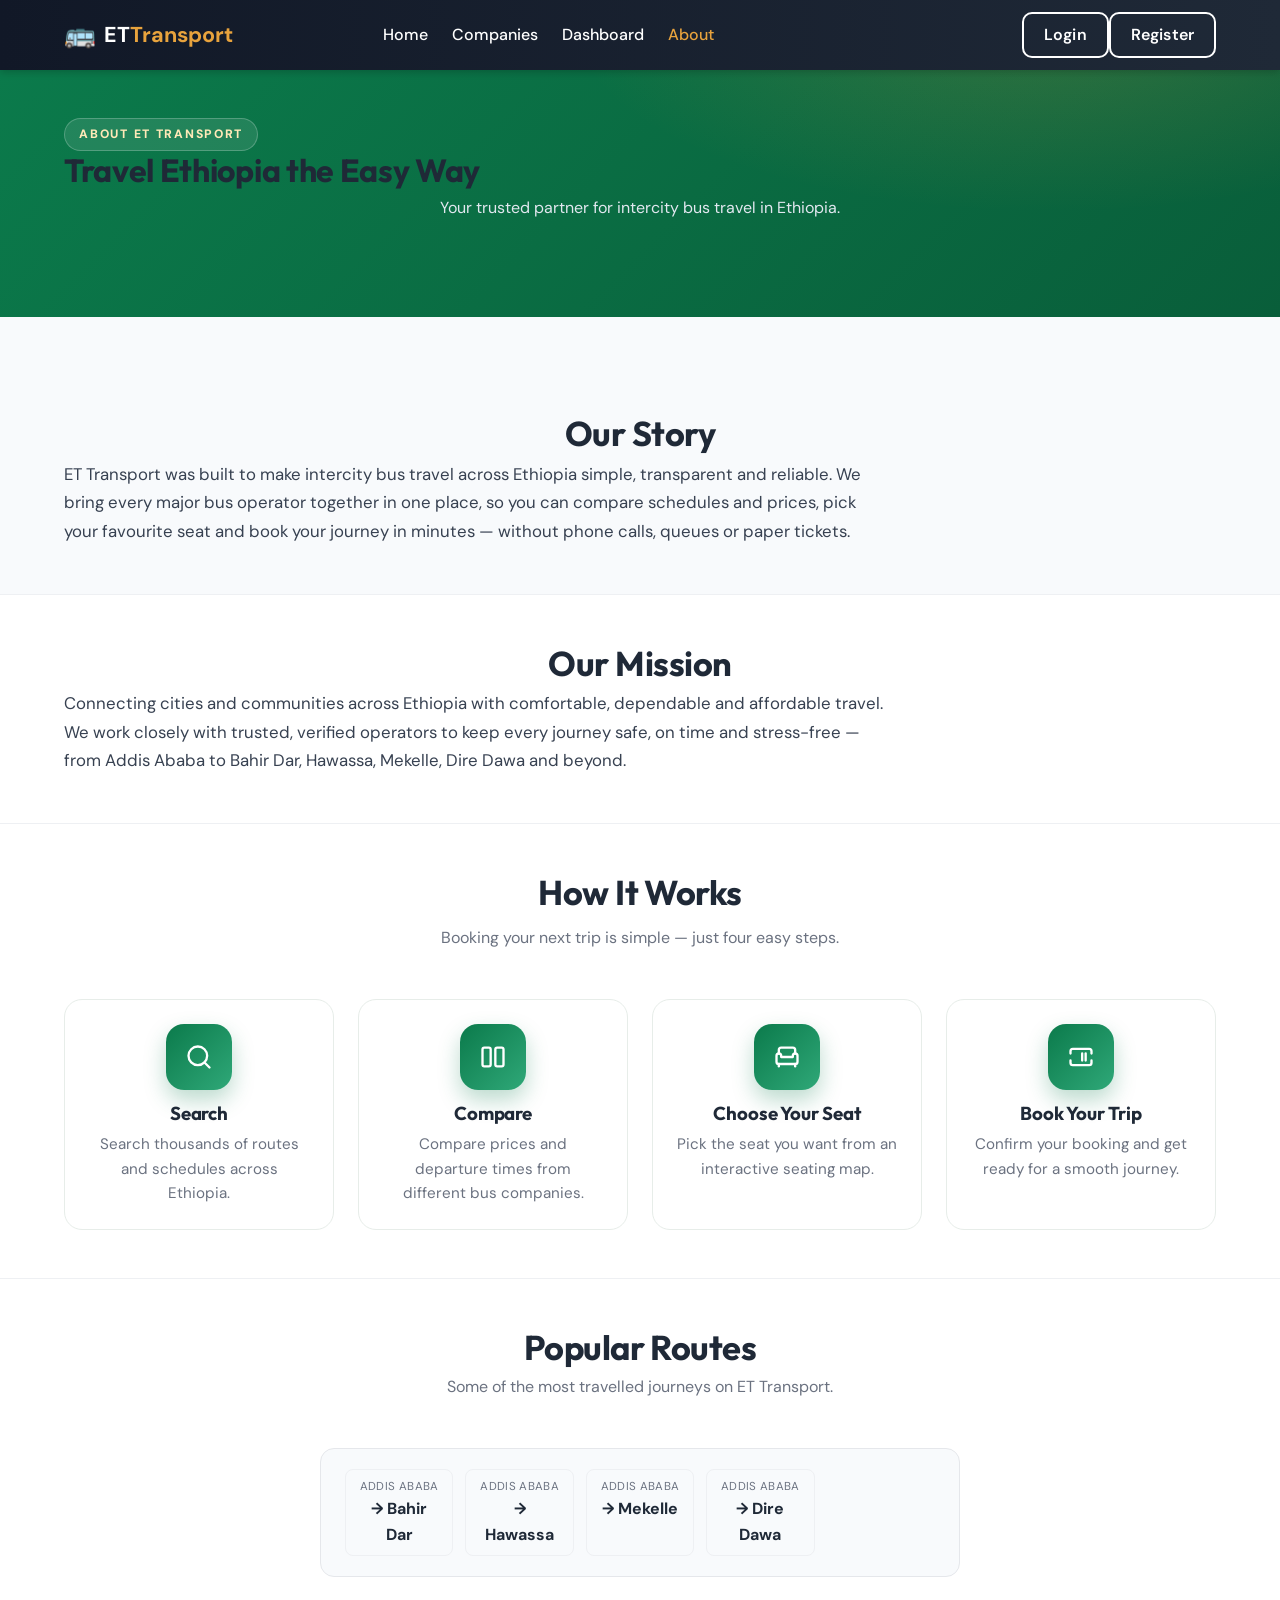
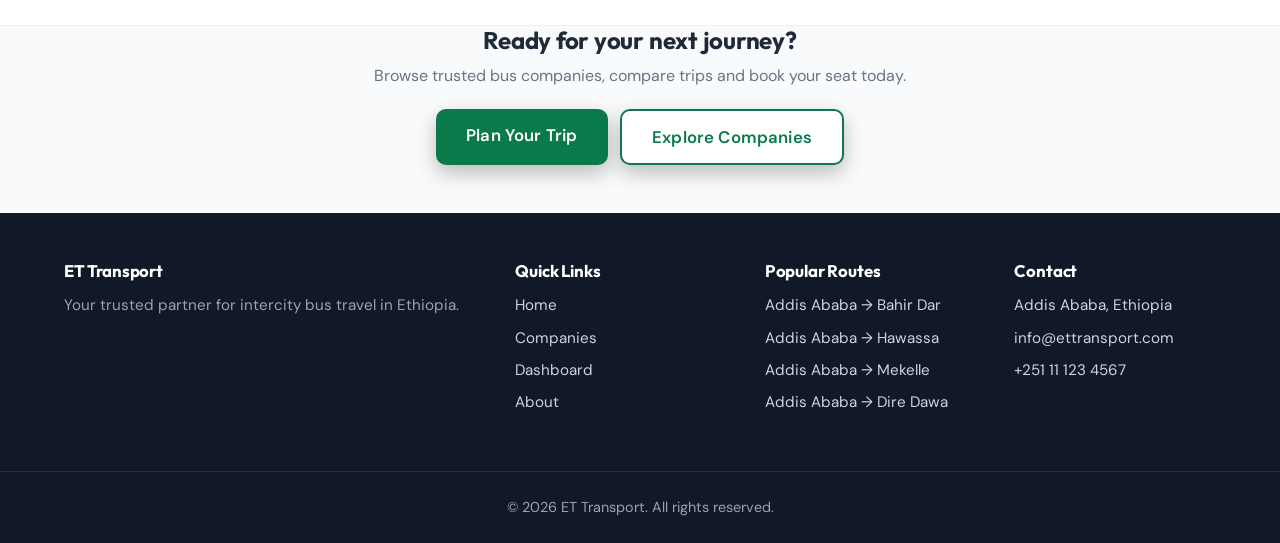
==== commit 7fb4a6a0: "Edited" ====
--- a/about.html
+++ b/about.html
@@ -7,6 +7,10 @@
     <title>About | ET Transport</title>
     <link rel="stylesheet" href="css/style.css">
     <link rel="icon" type="image/x-icon" href="assets/icons/favicon.svg">
+<!-- Fonts (DM Sans + Outfit) -->
+    <link rel="preconnect" href="https://fonts.googleapis.com">
+    <link rel="preconnect" href="https://fonts.gstatic.com" crossorigin>
+    <link href="https://fonts.googleapis.com/css2?family=DM+Sans:opsz,wght@9..40,400;9..40,500;9..40,600;9..40,700&family=Outfit:wght@500;600;700;800&display=swap" rel="stylesheet">
 </head>
 <body>
 
@@ -77,25 +81,33 @@
 
                 <div class="feature-grid">
                     <div class="feature-card">
-                        <span class="feature-icon" aria-hidden="true">&#128269;</span>
+                        <span class="feature-icon" aria-hidden="true">
+                            <svg viewBox="0 0 24 24" fill="none" stroke="currentColor" stroke-width="2" stroke-linecap="round" stroke-linejoin="round"><circle cx="11" cy="11" r="8"/><path d="m21 21-4.3-4.3"/></svg>
+                        </span>
                         <h3>Search</h3>
                         <p>Search thousands of routes and schedules across Ethiopia.</p>
                     </div>
 
                     <div class="feature-card">
-                        <span class="feature-icon" aria-hidden="true">&#128196;</span>
+                        <span class="feature-icon" aria-hidden="true">
+                            <svg viewBox="0 0 24 24" fill="none" stroke="currentColor" stroke-width="2" stroke-linecap="round" stroke-linejoin="round"><rect x="3" y="4" width="7" height="16" rx="1.5"/><rect x="14" y="4" width="7" height="16" rx="1.5"/></svg>
+                        </span>
                         <h3>Compare</h3>
                         <p>Compare prices and departure times from different bus companies.</p>
                     </div>
 
                     <div class="feature-card">
-                        <span class="feature-icon" aria-hidden="true">&#128099;</span>
+                        <span class="feature-icon" aria-hidden="true">
+                            <svg viewBox="0 0 24 24" fill="none" stroke="currentColor" stroke-width="2" stroke-linecap="round" stroke-linejoin="round"><path d="M19 9V6a2 2 0 0 0-2-2H7a2 2 0 0 0-2 2v3"/><path d="M3 16a2 2 0 0 0 2 2h14a2 2 0 0 0 2-2v-5a2 2 0 0 0-4 0v1H7v-1a2 2 0 0 0-4 0z"/><path d="M5 18v2"/><path d="M19 18v2"/></svg>
+                        </span>
                         <h3>Choose Your Seat</h3>
                         <p>Pick the seat you want from an interactive seating map.</p>
                     </div>
 
                     <div class="feature-card">
-                        <span class="feature-icon" aria-hidden="true">&#9992;</span>
+                        <span class="feature-icon" aria-hidden="true">
+                            <svg viewBox="0 0 24 24" fill="none" stroke="currentColor" stroke-width="2" stroke-linecap="round" stroke-linejoin="round"><path d="M3 9V7a2 2 0 0 1 2-2h14a2 2 0 0 1 2 2v2"/><path d="M3 15v2a2 2 0 0 0 2 2h14a2 2 0 0 0 2-2v-2"/><path d="M13 9v6"/><path d="M16 9v6"/></svg>
+                        </span>
                         <h3>Book Your Trip</h3>
                         <p>Confirm your booking and get ready for a smooth journey.</p>
                     </div>
--- a/css/style.css
+++ b/css/style.css
@@ -8,11 +8,11 @@
    1. CSS Variables & Reset
 ------------------------------------------------------------ */
 :root {
-    /* Color palette */
-    --color-primary: #1d6fb8;      /* Main brand blue */
-    --color-primary-dark: #155a94;
-    --color-accent: #f59e0b;       /* Accent / CTA */
-    --color-accent-dark: #d97706;
+    /* Color palette — deep transport green + warm Ethiopian gold */
+    --color-primary: #0b7a4b;
+    --color-primary-dark: #095e3a;
+    --color-accent: #e8a33d;
+    --color-accent-dark: #c9821f;
     --color-dark: #1f2937;         /* Dark text / footer */
     --color-dark-2: #111827;
     --color-text: #374151;
@@ -28,7 +28,8 @@
     --radius: 10px;
 
     /* Typography */
-    --font-sans: 'Segoe UI', Tahoma, Geneva, Verdana, Arial, sans-serif;
+    --font-sans: 'DM Sans', 'Segoe UI', Tahoma, Geneva, Verdana, Arial, sans-serif;
+    --font-display: 'Outfit', 'Segoe UI', Tahoma, Arial, sans-serif;
 }
 
 * {
@@ -67,9 +68,11 @@
    3. Typography & Buttons
 ------------------------------------------------------------ */
 h1, h2, h3, h4 {
+    font-family: var(--font-display);
     color: var(--color-dark);
     line-height: 1.2;
     font-weight: 700;
+    letter-spacing: -0.01em;
 }
 
 a {
@@ -88,22 +91,30 @@
     border-radius: var(--radius);
     font-size: 1rem;
     font-weight: 600;
+    font-family: inherit;
+    letter-spacing: 0.01em;
     cursor: pointer;
     text-align: center;
-    transition: background-color 0.2s ease, transform 0.15s ease;
+    transition: background-color 0.2s ease, transform 0.15s ease, box-shadow 0.2s ease;
 }
 
 .btn:hover {
     transform: translateY(-2px);
 }
 
+.btn:focus-visible {
+    outline: 2px solid var(--color-primary);
+    outline-offset: 2px;
+}
+
 .btn-primary {
-    background-color: var(--color-accent);
+    background-color: var(--color-primary);
     color: var(--color-white);
 }
 
 .btn-primary:hover {
-    background-color: var(--color-accent-dark);
+    background-color: var(--color-primary-dark);
+    box-shadow: 0 10px 24px rgba(11, 122, 75, 0.3);
 }
 
 .btn-search {
@@ -210,7 +221,7 @@
 .search-card form textarea:focus {
     outline: none;
     border-color: var(--color-primary);
-    box-shadow: 0 0 0 3px rgba(29, 111, 184, 0.15);
+    box-shadow: 0 0 0 3px rgba(11, 122, 75, 0.15);
 }
 
 .search-card form button[type="submit"] {
@@ -248,7 +259,7 @@
 
 .password-toggle:hover {
     color: var(--color-primary);
-    background: rgba(29, 111, 184, 0.08);
+    background: rgba(11, 122, 75, 0.08);
 }
 
 .password-toggle:focus-visible {
@@ -518,7 +529,7 @@
 .form-group select:focus {
     outline: none;
     border-color: var(--color-primary);
-    box-shadow: 0 0 0 3px rgba(29, 111, 184, 0.15);
+    box-shadow: 0 0 0 3px rgba(11, 122, 75, 0.15);
 }
 
 /* ------------------------------------------------------------
@@ -530,15 +541,18 @@
 }
 
 .section-title {
-    font-size: 2rem;
+    font-size: clamp(1.7rem, 3vw, 2.15rem);
+    font-family: var(--font-display);
     text-align: center;
     margin-bottom: var(--space-sm);
+    letter-spacing: -0.015em;
 }
 
 .section-subtitle {
     text-align: center;
     color: var(--color-muted);
     margin-bottom: var(--space-lg);
+    line-height: 1.6;
 }
 
 .feature-grid {
@@ -548,30 +562,37 @@
 }
 
 .feature-card {
-    background-color: var(--color-bg);
-    border: 1px solid #e5e7eb;
-    border-radius: var(--radius);
+    background-color: var(--color-white);
+    border: 1px solid #e7ede9;
+    border-radius: 18px;
     padding: var(--space-md);
     text-align: center;
-    transition: transform 0.2s ease, box-shadow 0.2s ease;
+    transition: transform 0.22s ease, box-shadow 0.22s ease, border-color 0.22s ease;
 }
 
 .feature-card:hover {
     transform: translateY(-6px);
-    box-shadow: 0 8px 24px rgba(0, 0, 0, 0.1);
+    box-shadow: 0 18px 38px rgba(8, 34, 22, 0.12);
+    border-color: #cfded5;
 }
 
 .feature-icon {
     display: inline-flex;
     align-items: center;
     justify-content: center;
-    width: 64px;
-    height: 64px;
+    width: 66px;
+    height: 66px;
     margin-bottom: var(--space-sm);
     font-size: 2rem;
-    background-color: var(--color-primary);
+    background: linear-gradient(135deg, var(--color-primary), #2fa878);
     color: var(--color-white);
-    border-radius: 50%;
+    border-radius: 18px;
+    box-shadow: 0 10px 22px rgba(11, 122, 75, 0.28);
+}
+
+.feature-icon svg {
+    width: 28px;
+    height: 28px;
 }
 
 .feature-card h3 {
@@ -1319,7 +1340,7 @@
 .seat.selected {
     --seat-color: var(--color-primary);
     --seat-text:  #ffffff;
-    --seat-glow:  0 0 0 2px #ffffff, 0 0 0 3px var(--color-primary), 0 3px 8px rgba(29, 111, 184, 0.45);
+    --seat-glow:  0 0 0 2px #ffffff, 0 0 0 3px var(--color-primary), 0 3px 8px rgba(11, 122, 75, 0.45);
 }
 
 .seat.selected .seat-num {
@@ -1573,7 +1594,7 @@
 .field-input:focus {
     outline: none;
     border-color: var(--color-primary);
-    box-shadow: 0 0 0 3px rgba(29, 111, 184, 0.15);
+    box-shadow: 0 0 0 3px rgba(11, 122, 75, 0.15);
 }
 
 .field-input.field-invalid {
@@ -1768,7 +1789,7 @@
 .pay-option.selected {
     border-color: var(--color-primary);
     background-color: #f0f6fc;
-    box-shadow: 0 0 0 3px rgba(29, 111, 184, 0.12);
+    box-shadow: 0 0 0 3px rgba(11, 122, 75, 0.12);
 }
 
 .pay-option.selected .pay-brand {
@@ -1782,7 +1803,7 @@
 }
 
 .pay-option input:focus-visible + .pay-option-body {
-    outline: 3px solid rgba(29, 111, 184, 0.45);
+    outline: 3px solid rgba(11, 122, 75, 0.45);
     outline-offset: -3px;
     border-radius: 8px;
 }
@@ -3137,19 +3158,20 @@
 
 .company-card {
     background-color: var(--color-white);
-    border: 1px solid #e5e7eb;
-    border-radius: var(--radius);
+    border: 1px solid #e7ede9;
+    border-radius: 16px;
     padding: var(--space-md);
     display: flex;
     flex-direction: column;
     gap: 0.5rem;
     color: var(--color-text);
-    transition: box-shadow 0.2s ease, transform 0.15s ease;
+    transition: box-shadow 0.22s ease, transform 0.22s ease, border-color 0.22s ease;
 }
 
 .company-card:hover {
-    box-shadow: 0 10px 26px rgba(0, 0, 0, 0.09);
-    transform: translateY(-3px);
+    box-shadow: 0 18px 38px rgba(8, 34, 22, 0.13);
+    transform: translateY(-4px);
+    border-color: #cfded5;
 }
 
 .company-card-head {
@@ -3368,11 +3390,24 @@
     color: var(--color-dark);
 }
 .search-eyebrow {
-    font-size: .75rem;
-    font-weight: 700;
+    display: inline-flex;
+    align-items: center;
+    font-size: .76rem;
+    font-weight: 800;
     text-transform: uppercase;
-    letter-spacing: 1px;
-    color: var(--color-muted);
+    letter-spacing: .14em;
+    color: var(--color-primary);
+    background: rgba(11, 122, 75, 0.07);
+    border: 1px solid rgba(11, 122, 75, 0.16);
+    padding: .35rem .9rem;
+    border-radius: 999px;
+}
+
+/* On the dark company / about heroes the eyebrow flips to light glass. */
+.companies-hero .search-eyebrow {
+    color: #ffe9b8;
+    background: rgba(255, 255, 255, 0.1);
+    border-color: rgba(255, 255, 255, 0.22);
 }
 .search-meta { font-size: .9rem; color: var(--color-muted); }
 .search-availability {
@@ -3745,7 +3780,9 @@
 
 /* ---------- Companies directory page ---------- */
 .companies-hero {
-    background: linear-gradient(135deg, var(--color-primary), var(--color-primary-dark));
+    background:
+        radial-gradient(800px 320px at 82% -20%, rgba(232, 163, 61, 0.18), transparent 60%),
+        linear-gradient(135deg, var(--color-primary), var(--color-primary-dark));
     color: var(--color-white);
     padding: var(--space-lg) 0;
     margin-bottom: var(--space-lg);
@@ -4619,7 +4656,7 @@
 .dash-search-input:focus {
     outline: none;
     border-color: var(--color-primary);
-    box-shadow: 0 0 0 3px rgba(29, 111, 184, 0.15);
+    box-shadow: 0 0 0 3px rgba(11, 122, 75, 0.15);
 }
 .dash-search-hint {
     color: var(--color-muted);
@@ -4722,7 +4759,7 @@
 .dash-sort-select:focus-visible {
     outline: none;
     border-color: var(--color-primary, #0b5d8a);
-    box-shadow: 0 0 0 3px rgba(29, 111, 184, 0.15);
+    box-shadow: 0 0 0 3px rgba(11, 122, 75, 0.15);
 }
 .dash-sort-select:disabled { cursor: default; opacity: 0.65; }
 
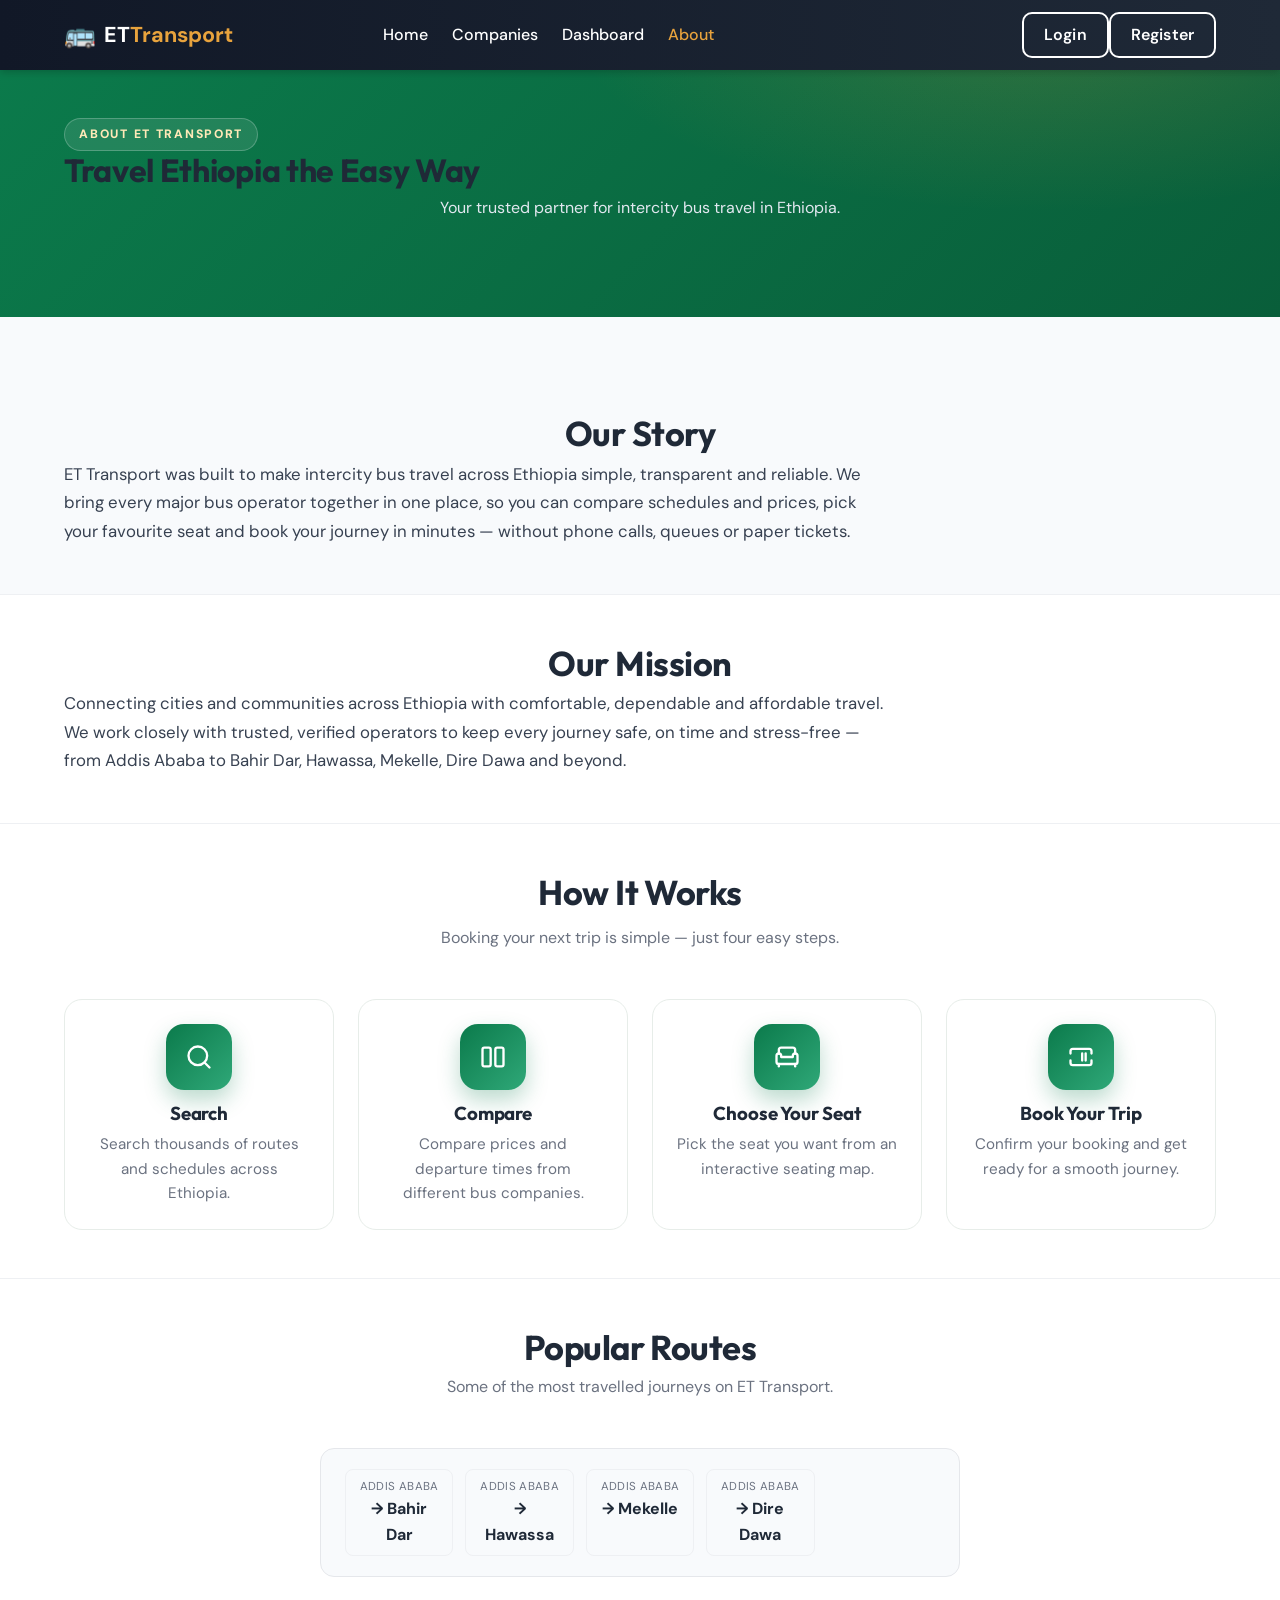
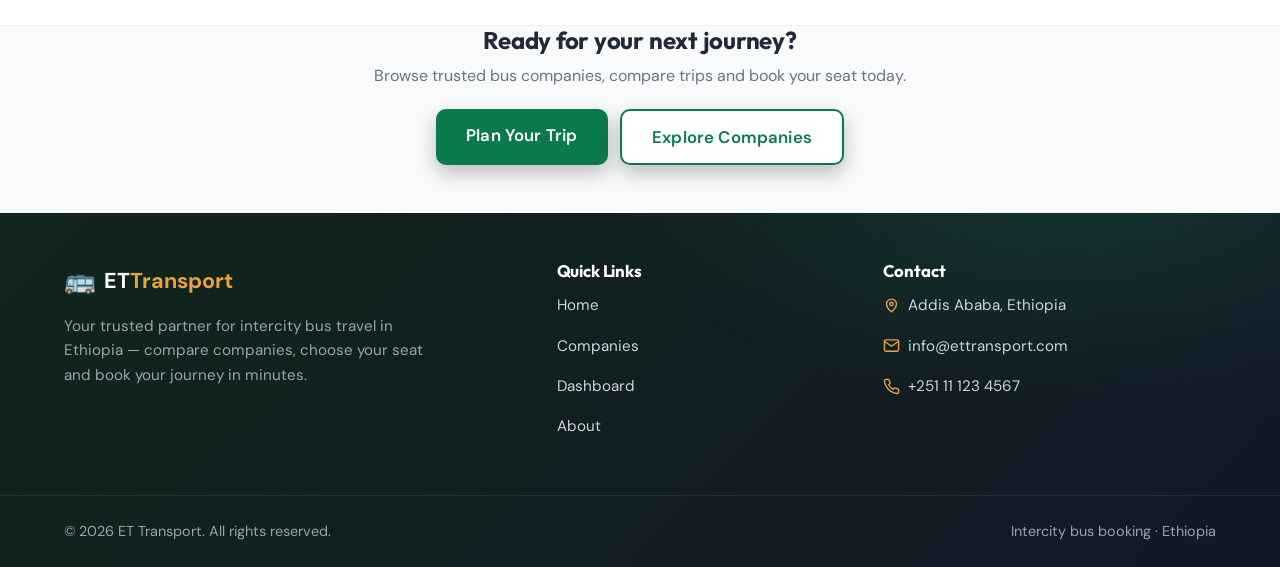
==== commit c51156b6: "Footer Edited Across The Whole Site" ====
--- a/about.html
+++ b/about.html
@@ -146,14 +146,17 @@
     <!-- ============ Footer ============ -->
     <footer class="site-footer">
         <div class="container footer-grid">
-            <div class="footer-col">
-                <h4>ET Transport</h4>
-                <p>Your trusted partner for intercity bus travel in Ethiopia.</p>
+            <div class="footer-col footer-brand">
+                <a href="index.html" class="logo footer-logo" aria-label="ET Transport home">
+                    <span class="logo-icon" aria-hidden="true">&#128652;</span>
+                    <span class="logo-text">ET<span>Transport</span></span>
+                </a>
+                <p class="footer-desc">Your trusted partner for intercity bus travel in Ethiopia &mdash; compare companies, choose your seat and book your journey in minutes.</p>
             </div>
 
             <div class="footer-col">
                 <h4>Quick Links</h4>
-                <ul>
+                <ul class="footer-links">
                     <li><a href="index.html">Home</a></li>
                     <li><a href="companies.html">Companies</a></li>
                     <li><a href="dashboard.html">Dashboard</a></li>
@@ -162,28 +165,28 @@
             </div>
 
             <div class="footer-col">
-                <h4>Popular Routes</h4>
-                <ul>
-                    <li>Addis Ababa &rarr; Bahir Dar</li>
-                    <li>Addis Ababa &rarr; Hawassa</li>
-                    <li>Addis Ababa &rarr; Mekelle</li>
-                    <li>Addis Ababa &rarr; Dire Dawa</li>
+                <h4>Contact</h4>
+                <ul class="footer-links footer-contact">
+                    <li>
+                        <svg viewBox="0 0 24 24" fill="none" stroke="currentColor" stroke-width="2" stroke-linecap="round" stroke-linejoin="round" aria-hidden="true"><path d="M12 21s-7-5.5-7-11a7 7 0 0 1 14 0c0 5.5-7 11-7 11Z"/><circle cx="12" cy="10" r="2.5"/></svg>
+                        <span>Addis Ababa, Ethiopia</span>
+                    </li>
+                    <li>
+                        <svg viewBox="0 0 24 24" fill="none" stroke="currentColor" stroke-width="2" stroke-linecap="round" stroke-linejoin="round" aria-hidden="true"><rect x="2" y="4" width="20" height="16" rx="2"/><path d="m2 6 10 7L22 6"/></svg>
+                        <a href="mailto:info@ettransport.com">info@ettransport.com</a>
+                    </li>
+                    <li>
+                        <svg viewBox="0 0 24 24" fill="none" stroke="currentColor" stroke-width="2" stroke-linecap="round" stroke-linejoin="round" aria-hidden="true"><path d="M22 16.92v3a2 2 0 0 1-2.18 2 19.79 19.79 0 0 1-8.63-3.07 19.5 19.5 0 0 1-6-6A19.79 19.79 0 0 1 2.08 4.18 2 2 0 0 1 4.06 2h3a2 2 0 0 1 2 1.72c.13.96.36 1.9.7 2.81a2 2 0 0 1-.45 2.11L8.09 9.91a16 16 0 0 0 6 6l1.27-1.27a2 2 0 0 1 2.11-.45c.91.34 1.85.57 2.81.7A2 2 0 0 1 22 16.92Z"/></svg>
+                        <a href="tel:+251111234567">+251 11 123 4567</a>
+                    </li>
                 </ul>
             </div>
-
-            <div class="footer-col">
-                <h4>Contact</h4>
-                <ul>
-                    <li>Addis Ababa, Ethiopia</li>
-                    <li>info@ettransport.com</li>
-                    <li>+251 11 123 4567</li>
-                </ul>
-            </div>
         </div>
 
         <div class="footer-bottom">
-            <div class="container">
+            <div class="container footer-bottom-row">
                 <p>&copy; 2026 ET Transport. All rights reserved.</p>
+                <p class="footer-tagline">Intercity bus booking &middot; Ethiopia</p>
             </div>
         </div>
     </footer>
--- a/css/style.css
+++ b/css/style.css
@@ -609,25 +609,37 @@
 ------------------------------------------------------------ */
 .site-footer {
     background-color: var(--color-dark-2);
+    background:
+        radial-gradient(900px 420px at 85% -10%, rgba(47, 168, 120, 0.16), transparent 55%),
+        linear-gradient(135deg, #10251b, var(--color-dark-2));
     color: #cbd5e1;
 }
 
 .footer-grid {
     display: grid;
-    grid-template-columns: 2fr 1fr 1fr 1fr;
+    grid-template-columns: minmax(0, 1.6fr) minmax(0, 1fr) minmax(0, 1.2fr);
     gap: var(--space-lg);
     padding: var(--space-lg) var(--space-md);
 }
 
+/* ---------- Brand column ---------- */
+.footer-brand .footer-logo {
+    margin-bottom: var(--space-sm);
+}
+
+.footer-brand .footer-desc {
+    font-size: 0.95rem;
+    color: #9ca3af;
+    line-height: 1.6;
+    max-width: 36ch;
+}
+
+/* ---------- Columns ---------- */
 .footer-col h4 {
     color: var(--color-white);
     margin-bottom: var(--space-sm);
     font-size: 1.05rem;
-}
-
-.footer-col p {
-    font-size: 0.95rem;
-    color: #9ca3af;
+    letter-spacing: -0.01em;
 }
 
 .footer-col ul li {
@@ -635,24 +647,74 @@
     font-size: 0.95rem;
 }
 
-.footer-col a {
+.footer-links {
+    display: grid;
+    gap: 0.5rem;
+}
+
+.footer-links a {
+    color: #cbd5e1;
+    transition: color 0.2s ease, padding-left 0.2s ease;
+}
+
+.footer-links a:hover {
+    color: var(--color-accent);
+    padding-left: 0.2rem;
+}
+
+/* Contact items with icons */
+.footer-contact li {
+    display: flex;
+    align-items: center;
+    gap: 0.55rem;
+    margin-bottom: 0.5rem;
+}
+
+.footer-contact svg {
+    width: 17px;
+    height: 17px;
+    color: var(--color-accent);
+    flex: 0 0 auto;
+}
+
+.footer-contact a {
     color: #cbd5e1;
     transition: color 0.2s ease;
-}
-
-.footer-col a:hover {
-    color: var(--color-accent);
-}
-
+    word-break: break-word;
+}
+
+.footer-contact a:hover {
+    color: #ffffff;
+    text-decoration: underline;
+}
+
+/* ---------- Bottom bar ---------- */
 .footer-bottom {
-    border-top: 1px solid rgba(255, 255, 255, 0.1);
+    border-top: 1px solid rgba(255, 255, 255, 0.08);
     padding: var(--space-md) 0;
-    text-align: center;
+}
+
+.footer-bottom-row {
+    display: flex;
+    align-items: center;
+    justify-content: space-between;
+    flex-wrap: wrap;
+    gap: 0.35rem 1rem;
 }
 
 .footer-bottom p {
     font-size: 0.9rem;
     color: #9ca3af;
+}
+
+.footer-tagline {
+    color: #7a8f86;
+}
+
+@media (max-width: 992px) {
+    .footer-brand {
+        grid-column: 1 / -1;
+    }
 }
 
 /* ------------------------------------------------------------
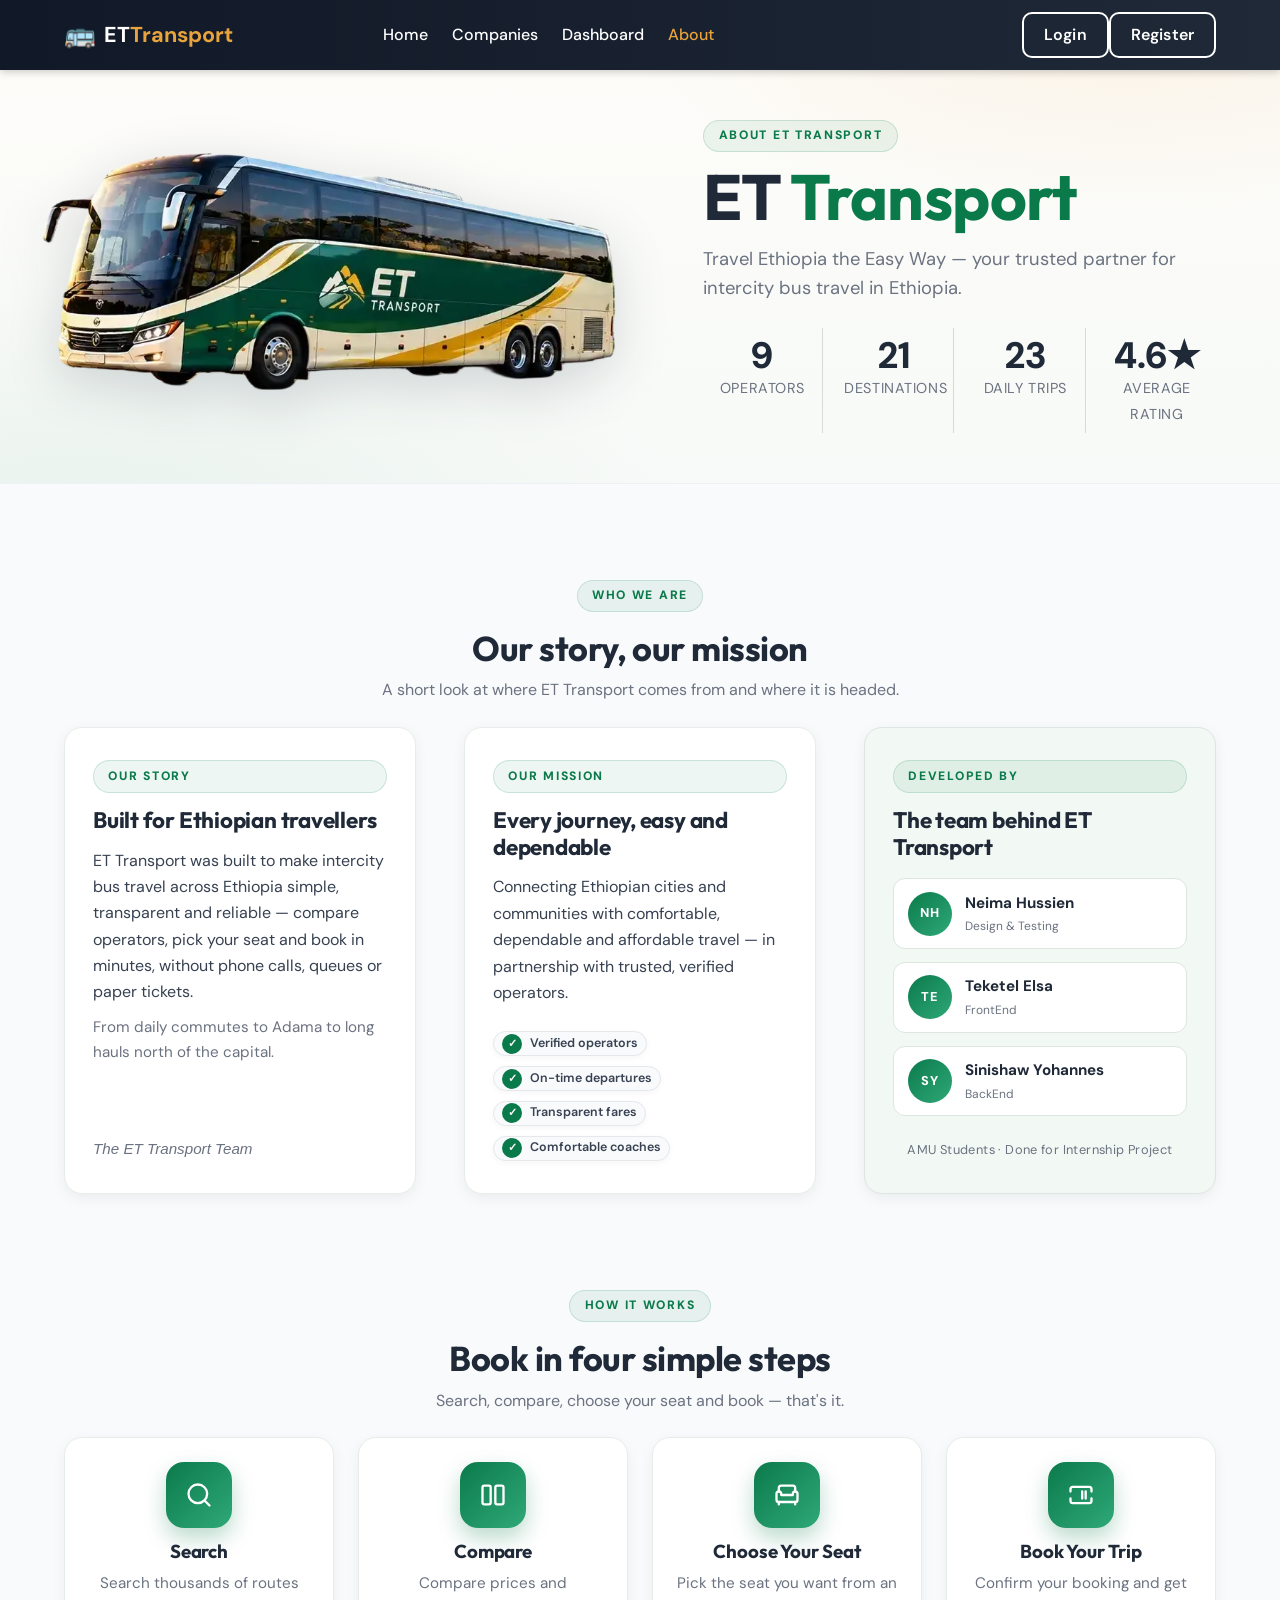
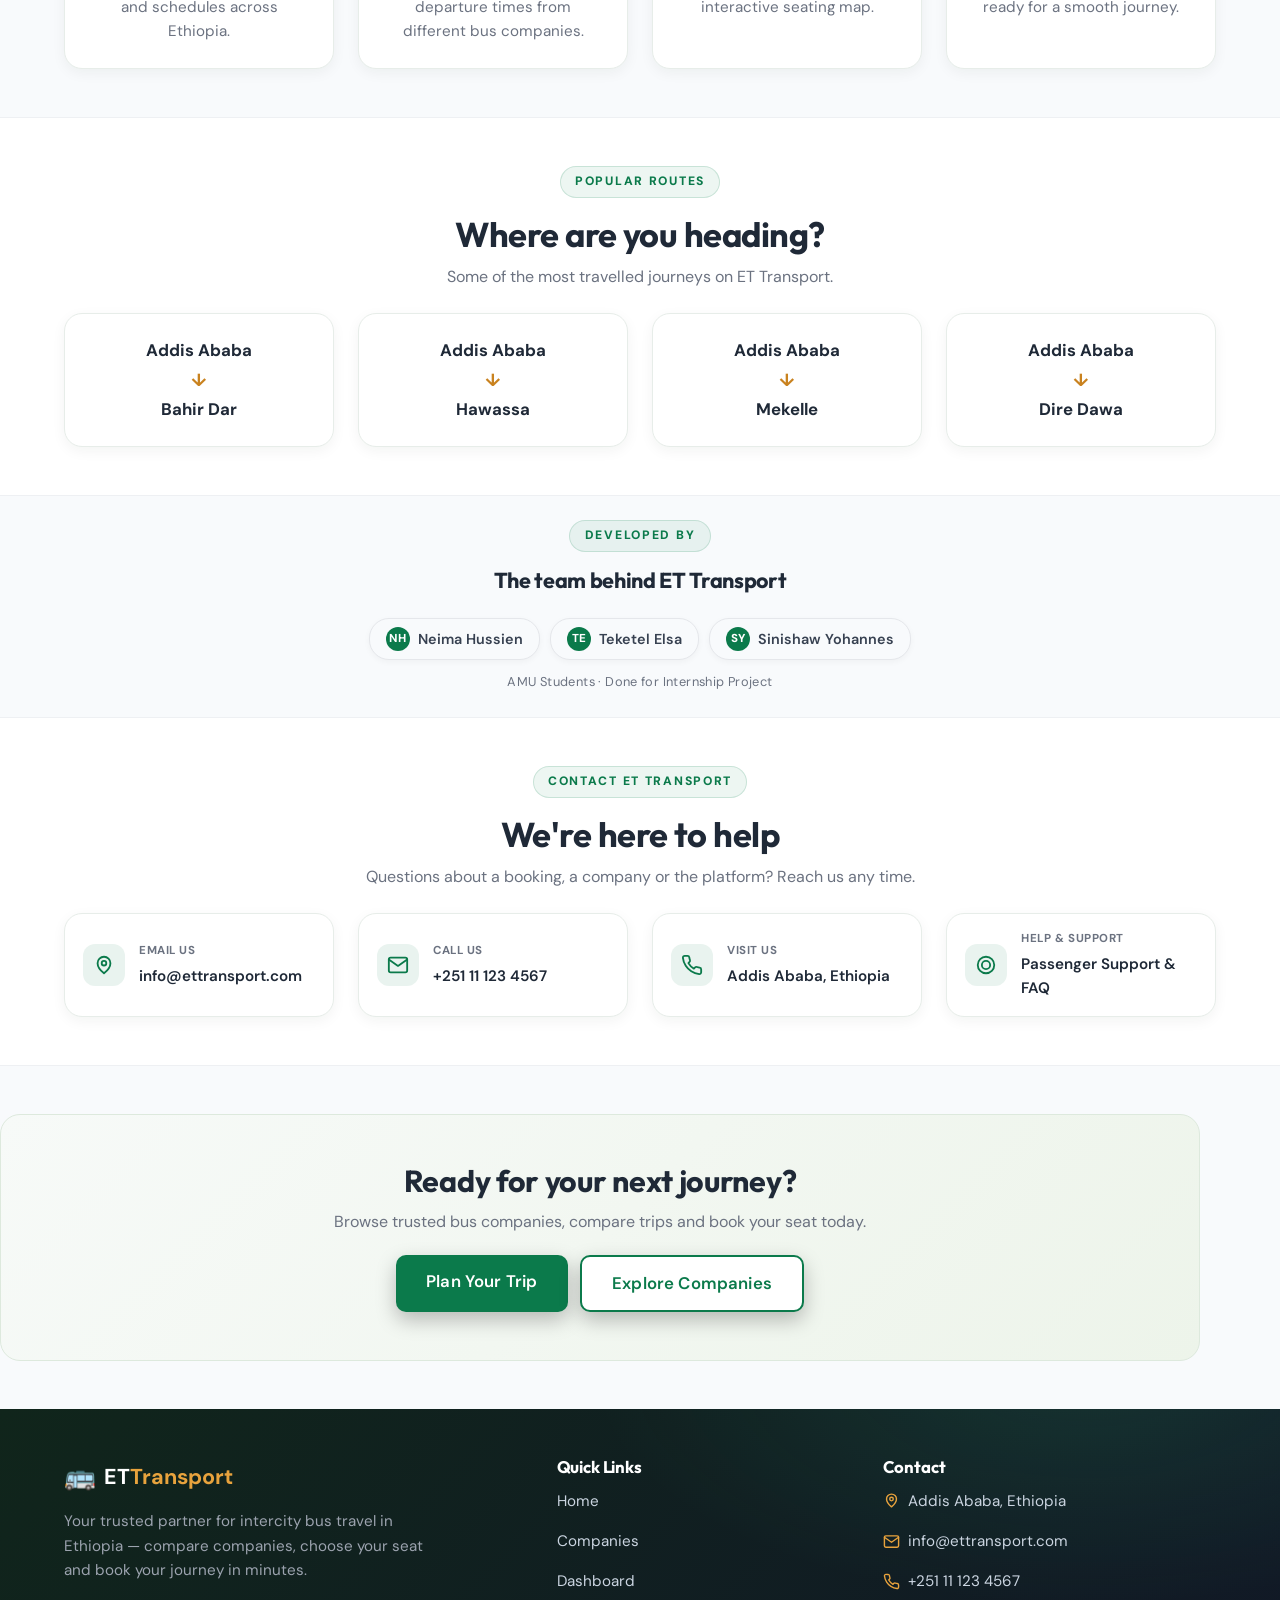
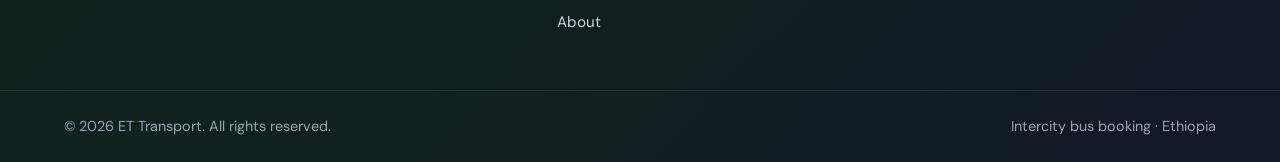
==== commit 1dc3dea3: "About Section UI UX Edit" ====
--- a/about.html
+++ b/about.html
@@ -12,7 +12,7 @@
     <link rel="preconnect" href="https://fonts.gstatic.com" crossorigin>
     <link href="https://fonts.googleapis.com/css2?family=DM+Sans:opsz,wght@9..40,400;9..40,500;9..40,600;9..40,700&family=Outfit:wght@500;600;700;800&display=swap" rel="stylesheet">
 </head>
-<body>
+<body class="about">
 
     <!-- ============ Navigation Bar ============ -->
     <header class="site-header">
@@ -41,43 +41,101 @@
     <main>
 
         <!-- ============ About hero ============ -->
-        <section class="companies-hero">
-            <div class="container">
-                <p class="search-eyebrow">About ET Transport</p>
-                <h1>Travel Ethiopia the Easy Way</h1>
-                <p class="section-subtitle">Your trusted partner for intercity bus travel in Ethiopia.</p>
-            </div>
-        </section>
-
-        <!-- ============ Our story ============ -->
+        <section class="companies-hero about-hero">
+            <div class="container about-hero-grid">
+                <img src="assets/images/content-rbg.webp" alt="ET Transport intercity bus" class="about-hero-bus">
+
+                <div class="about-hero-copy">
+                    <p class="search-eyebrow">About ET Transport</p>
+                    <h1>ET <span class="about-hero-word">Transport</span></h1>
+                    <p class="section-subtitle">Travel Ethiopia the Easy Way &mdash; your trusted partner for intercity bus travel in Ethiopia.</p>
+
+                    <div class="about-hero-stats" role="list" aria-label="ET Transport in numbers">
+                        <div class="stat-card" role="listitem"><span class="stat-value">9</span><span class="stat-label">Operators</span></div>
+                        <div class="stat-card" role="listitem"><span class="stat-value">21</span><span class="stat-label">Destinations</span></div>
+                        <div class="stat-card" role="listitem"><span class="stat-value">23</span><span class="stat-label">Daily Trips</span></div>
+                        <div class="stat-card" role="listitem"><span class="stat-value">4.6&#9733;</span><span class="stat-label">Average Rating</span></div>
+                    </div>
+                </div>
+            </div>
+        </section>
+
+        <!-- ============ Our story & mission ============ -->
         <section class="company-section">
             <div class="container">
-                <h2 class="section-title">Our Story</h2>
-                <p class="about-text">
-                    ET Transport was built to make intercity bus travel across Ethiopia simple, transparent and reliable.
-                    We bring every major bus operator together in one place, so you can compare schedules and prices,
-                    pick your favourite seat and book your journey in minutes &mdash; without phone calls, queues or paper tickets.
-                </p>
-            </div>
-        </section>
-
-        <!-- ============ Mission ============ -->
-        <section class="company-section company-section-alt">
-            <div class="container">
-                <h2 class="section-title">Our Mission</h2>
-                <p class="about-text">
-                    Connecting cities and communities across Ethiopia with comfortable, dependable and affordable travel.
-                    We work closely with trusted, verified operators to keep every journey safe, on time and stress-free &mdash;
-                    from Addis Ababa to Bahir Dar, Hawassa, Mekelle, Dire Dawa and beyond.
-                </p>
+                <div class="about-section-head">
+                    <p class="search-eyebrow">Who We Are</p>
+                    <h2 class="section-title">Our story, our mission</h2>
+                    <p class="section-subtitle">A short look at where ET Transport comes from and where it is headed.</p>
+                </div>
+
+                <div class="about-story-mission">
+                    <article class="about-story-card">
+                        <p class="search-eyebrow">Our Story</p>
+                        <h3>Built for Ethiopian travellers</h3>
+                        <p>
+                            ET Transport was built to make intercity bus travel across Ethiopia simple, transparent and reliable &mdash;
+                            compare operators, pick your seat and book in minutes, without phone calls, queues or paper tickets.
+                        </p>
+                        <small class="about-detail-note">From daily commutes to Adama to long hauls north of the capital.</small>
+                        <p class="about-signature"><em>The ET Transport Team</em></p>
+                    </article>
+
+                    <article class="about-story-card">
+                        <p class="search-eyebrow">Our Mission</p>
+                        <h3>Every journey, easy and dependable</h3>
+                        <p>
+                            Connecting Ethiopian cities and communities with comfortable, dependable and affordable travel &mdash;
+                            in partnership with trusted, verified operators.
+                        </p>
+                        <ul class="about-commitment-list">
+                            <li class="amenity-chip"><span class="amenity-icon" aria-hidden="true">&#10003;</span>Verified operators</li>
+                            <li class="amenity-chip"><span class="amenity-icon" aria-hidden="true">&#10003;</span>On-time departures</li>
+                            <li class="amenity-chip"><span class="amenity-icon" aria-hidden="true">&#10003;</span>Transparent fares</li>
+                            <li class="amenity-chip"><span class="amenity-icon" aria-hidden="true">&#10003;</span>Comfortable coaches</li>
+                        </ul>
+                    </article>
+
+                    <article class="about-story-card about-developer-card">
+                        <p class="search-eyebrow">Developed By</p>
+                        <h3>The team behind ET Transport</h3>
+                        <ul class="about-developer-list">
+                            <li class="about-developer">
+                                <span class="about-developer-avatar" aria-hidden="true">NH</span>
+                                <span class="about-developer-meta">
+                                    <span class="about-developer-name">Neima Hussien</span>
+                                    <span class="about-developer-role">Design &amp; Testing</span>
+                                </span>
+                            </li>
+                            <li class="about-developer">
+                                <span class="about-developer-avatar" aria-hidden="true">TE</span>
+                                <span class="about-developer-meta">
+                                    <span class="about-developer-name">Teketel Elsa</span>
+                                    <span class="about-developer-role">FrontEnd</span>
+                                </span>
+                            </li>
+                            <li class="about-developer">
+                                <span class="about-developer-avatar" aria-hidden="true">SY</span>
+                                <span class="about-developer-meta">
+                                    <span class="about-developer-name">Sinishaw Yohannes</span>
+                                    <span class="about-developer-role">BackEnd</span>
+                                </span>
+                            </li>
+                        </ul>
+                        <p class="about-credit">AMU Students &middot; Done for Internship Project</p>
+                    </article>
+                </div>
             </div>
         </section>
 
         <!-- ============ How it works ============ -->
-        <section class="features" id="features">
-            <div class="container">
-                <h2 class="section-title">How It Works</h2>
-                <p class="section-subtitle">Booking your next trip is simple &mdash; just four easy steps.</p>
+        <section class="company-section" id="features">
+            <div class="container">
+                <div class="about-section-head">
+                    <p class="search-eyebrow">How It Works</p>
+                    <h2 class="section-title">Book in four simple steps</h2>
+                    <p class="section-subtitle">Search, compare, choose your seat and book &mdash; that's it.</p>
+                </div>
 
                 <div class="feature-grid">
                     <div class="feature-card">
@@ -118,24 +176,116 @@
         <!-- ============ Popular routes ============ -->
         <section class="company-section company-section-alt">
             <div class="container">
-                <h2 class="section-title">Popular Routes</h2>
-                <p class="section-subtitle">Some of the most travelled journeys on ET Transport.</p>
-                <ul class="trip-details" style="max-width: 640px; margin: 1.5rem auto 0; background: var(--color-bg); border: 1px solid #e5e7eb; border-radius: 14px; padding: 1.25rem 1.5rem; list-style: none;">
-                    <li><span>Addis Ababa</span><strong>&rarr; Bahir Dar</strong></li>
-                    <li><span>Addis Ababa</span><strong>&rarr; Hawassa</strong></li>
-                    <li><span>Addis Ababa</span><strong>&rarr; Mekelle</strong></li>
-                    <li><span>Addis Ababa</span><strong>&rarr; Dire Dawa</strong></li>
+                <div class="about-section-head">
+                    <p class="search-eyebrow">Popular Routes</p>
+                    <h2 class="section-title">Where are you heading?</h2>
+                    <p class="section-subtitle">Some of the most travelled journeys on ET Transport.</p>
+                </div>
+
+                <div class="route-grid">
+                    <article class="route-card">
+                        <div class="route-nodes">
+                            <span class="route-city route-from">Addis Ababa</span>
+                            <span class="route-line" aria-hidden="true"><span class="route-arrow">&#8595;</span></span>
+                            <span class="route-city route-to">Bahir Dar</span>
+                        </div>
+                    </article>
+                    <article class="route-card">
+                        <div class="route-nodes">
+                            <span class="route-city route-from">Addis Ababa</span>
+                            <span class="route-line" aria-hidden="true"><span class="route-arrow">&#8595;</span></span>
+                            <span class="route-city route-to">Hawassa</span>
+                        </div>
+                    </article>
+                    <article class="route-card">
+                        <div class="route-nodes">
+                            <span class="route-city route-from">Addis Ababa</span>
+                            <span class="route-line" aria-hidden="true"><span class="route-arrow">&#8595;</span></span>
+                            <span class="route-city route-to">Mekelle</span>
+                        </div>
+                    </article>
+                    <article class="route-card">
+                        <div class="route-nodes">
+                            <span class="route-city route-from">Addis Ababa</span>
+                            <span class="route-line" aria-hidden="true"><span class="route-arrow">&#8595;</span></span>
+                            <span class="route-city route-to">Dire Dawa</span>
+                        </div>
+                    </article>
+                </div>
+            </div>
+        </section>
+
+        <!-- ============ Developed by (credits) ============ -->
+        <section class="company-section about-team-section">
+            <div class="container">
+                <div class="about-section-head">
+                    <p class="search-eyebrow">Developed By</p>
+                    <h2 class="section-title">The team behind ET Transport</h2>
+                </div>
+                <ul class="about-team-list">
+                    <li class="amenity-chip"><span class="amenity-icon" aria-hidden="true">NH</span>Neima Hussien</li>
+                    <li class="amenity-chip"><span class="amenity-icon" aria-hidden="true">TE</span>Teketel Elsa</li>
+                    <li class="amenity-chip"><span class="amenity-icon" aria-hidden="true">SY</span>Sinishaw Yohannes</li>
                 </ul>
+                <p class="about-credit">AMU Students &middot; Done for Internship Project</p>
+            </div>
+        </section>
+
+        <!-- ============ Contact ET Transport ============ -->
+        <section class="company-section company-section-alt">
+            <div class="container">
+                <div class="about-section-head">
+                    <p class="search-eyebrow">Contact ET Transport</p>
+                    <h2 class="section-title">We're here to help</h2>
+                    <p class="section-subtitle">Questions about a booking, a company or the platform? Reach us any time.</p>
+                </div>
+
+                <div class="about-contact-grid">
+                    <div class="about-contact-item">
+                        <span class="about-contact-icon" aria-hidden="true">
+                            <svg viewBox="0 0 24 24" fill="none" stroke="currentColor" stroke-width="2" stroke-linecap="round" stroke-linejoin="round"><path d="M12 21s-7-5.5-7-11a7 7 0 0 1 14 0c0 5.5-7 11-7 11Z"/><circle cx="12" cy="10" r="2.5"/></svg>
+                        </span>
+                        <span class="about-contact-copy">
+                            <span class="about-contact-label">Email us</span>
+                            <a href="mailto:info@ettransport.com">info@ettransport.com</a>
+                        </span>
+                    </div>
+                    <div class="about-contact-item">
+                        <span class="about-contact-icon" aria-hidden="true">
+                            <svg viewBox="0 0 24 24" fill="none" stroke="currentColor" stroke-width="2" stroke-linecap="round" stroke-linejoin="round"><rect x="2" y="4" width="20" height="16" rx="2"/><path d="m2 6 10 7L22 6"/></svg>
+                        </span>
+                        <span class="about-contact-copy">
+                            <span class="about-contact-label">Call us</span>
+                            <a href="tel:+251111234567">+251 11 123 4567</a>
+                        </span>
+                    </div>
+                    <div class="about-contact-item">
+                        <span class="about-contact-icon" aria-hidden="true">
+                            <svg viewBox="0 0 24 24" fill="none" stroke="currentColor" stroke-width="2" stroke-linecap="round" stroke-linejoin="round"><path d="M22 16.92v3a2 2 0 0 1-2.18 2 19.79 19.79 0 0 1-8.63-3.07 19.5 19.5 0 0 1-6-6A19.79 19.79 0 0 1 2.08 4.18 2 2 0 0 1 4.06 2h3a2 2 0 0 1 2 1.72c.13.96.36 1.9.7 2.81a2 2 0 0 1-.45 2.11L8.09 9.91a16 16 0 0 0 6 6l1.27-1.27a2 2 0 0 1 2.11-.45c.91.34 1.85.57 2.81.7A2 2 0 0 1 22 16.92Z"/></svg>
+                        </span>
+                        <span class="about-contact-copy">
+                            <span class="about-contact-label">Visit us</span>
+                            <span class="about-contact-value">Addis Ababa, Ethiopia</span>
+                        </span>
+                    </div>
+                    <div class="about-contact-item">
+                        <span class="about-contact-icon" aria-hidden="true">
+                            <svg viewBox="0 0 24 24" fill="none" stroke="currentColor" stroke-width="2" stroke-linecap="round" stroke-linejoin="round"><circle cx="12" cy="12" r="9"/><circle cx="12" cy="12" r="4.5"/></svg>
+                        </span>
+                        <span class="about-contact-copy">
+                            <span class="about-contact-label">Help &amp; Support</span>
+                            <a href="dashboard.html">Passenger Support &amp; FAQ</a>
+                        </span>
+                    </div>
+                </div>
             </div>
         </section>
 
         <!-- ============ Call to action ============ -->
-        <section class="favorites-cta container" style="margin-bottom: var(--space-lg); text-align: center;">
-            <h2 style="margin-bottom: 0.5rem;">Ready for your next journey?</h2>
-            <p class="section-subtitle" style="max-width: 560px; margin: 0 auto 1.25rem;">
-                Browse trusted bus companies, compare trips and book your seat today.
-            </p>
-            <div style="display: flex; gap: 0.75rem; justify-content: center; flex-wrap: wrap;">
+        <section class="about-cta container">
+            <h2>Ready for your next journey?</h2>
+            <p class="section-subtitle">Browse trusted bus companies, compare trips and book your seat today.</p>
+            <div class="about-cta-actions">
                 <a href="index.html" class="btn btn-primary btn-hero-cta">Plan Your Trip</a>
                 <a href="companies.html" class="btn btn-secondary btn-hero-cta">Explore Companies</a>
             </div>
--- a/css/style.css
+++ b/css/style.css
@@ -1184,6 +1184,83 @@
     align-items: start;
 }
 
+/* ---------- Booking auth gate (guests asked to log in / register) ---------- */
+.booking-auth-gate {
+    max-width: 620px;
+    margin: 0 auto;
+    padding: var(--space-lg);
+    text-align: center;
+}
+
+.booking-gate-icon {
+    display: inline-flex;
+    align-items: center;
+    justify-content: center;
+    width: 3rem;
+    height: 3rem;
+    margin-bottom: var(--space-sm);
+    font-size: 1.5rem;
+    line-height: 1;
+    background-color: var(--color-bg, #eef2f7);
+    border-radius: 50%;
+}
+
+.booking-gate-title {
+    font-size: 1.35rem;
+    margin: 0 0 0.5rem;
+    color: var(--color-primary);
+}
+
+.booking-gate-text {
+    margin: 0 0 1.25rem;
+    line-height: 1.6;
+    color: var(--color-muted);
+    max-width: 52ch;
+}
+
+.booking-gate-note {
+    margin: 0 0 1.25rem;
+    line-height: 1.55;
+    color: var(--color-muted);
+    font-weight: 600;
+}
+
+.booking-gate-actions {
+    display: flex;
+    gap: 0.75rem;
+    justify-content: center;
+    flex-wrap: wrap;
+    margin: 0 0 0.75rem;
+}
+
+.booking-gate-actions .btn {
+    min-width: 12rem;
+}
+
+.booking-gate-back {
+    margin: 0;
+    font-size: 0.9rem;
+}
+
+.booking-gate-back .back-link {
+    color: var(--color-primary);
+    text-decoration: none;
+}
+
+.booking-gate-back .back-link:hover {
+    text-decoration: underline;
+}
+
+/* `.booking-layout` sets display:grid above, which would otherwise override
+   the hidden attribute — keep gated layouts truly hidden until shown. */
+.booking-layout[hidden],
+.booking-auth-gate[hidden],
+#dashboard-ui[hidden],
+#dashboard-head[hidden],
+#dashboard-auth-gate[hidden] {
+    display: none;
+}
+
 .card {
     background-color: var(--color-white);
     border: 1px solid #e5e7eb;
@@ -2493,6 +2570,482 @@
     font-size: 1.05rem;
     max-width: 820px;
     line-height: 1.7;
+}
+
+/* ============================================================
+   About page (passenger-facing) — polished UI.
+   Scoped under body.about so no other page is affected.
+   Reuses existing brand components (eyebrow pills, stat cards,
+   amenity chips, route cards) for full consistency.
+============================================================ */
+
+/* Section head: centred eyebrow pill + title + subtitle */
+body.about .about-section-head {
+    text-align: center;
+    margin-bottom: var(--space-md);
+}
+body.about .about-section-head .search-eyebrow { margin-bottom: 1rem; }
+body.about .about-section-head .section-title { margin-bottom: 0.5rem; }
+body.about .about-section-head .section-subtitle { margin-bottom: var(--space-md); }
+
+/* Hero quick stats (reuses .stat-card) */
+body.about .companies-hero .section-subtitle { margin-bottom: var(--space-sm); }
+body.about .about-hero-stats {
+    display: flex;
+    flex-wrap: wrap;
+    justify-content: center;
+    gap: 2rem;
+    margin-top: var(--space-sm);
+}
+body.about .about-hero-stats .stat-card {
+    padding: 0.45rem 1.1rem;
+    min-width: 118px;
+}
+
+/* Hero: bus image left, title right */
+body.about .about-hero {
+    background:
+        radial-gradient(820px 320px at 88% -12%, rgba(232, 163, 61, 0.10), transparent 62%),
+        radial-gradient(1000px 460px at 6% 110%, rgba(11, 122, 75, 0.06), transparent 62%),
+        linear-gradient(180deg, #fdfcf9 0%, #f7faf8 100%);
+    color: var(--color-dark);
+    padding: var(--space-lg) 0;
+    margin-bottom: var(--space-lg);
+    border-bottom: 1px solid #eef0f3;
+}
+/* Restore the green mascot-pill on the light hero */
+body.about .about-hero .search-eyebrow {
+    color: var(--color-primary);
+    background: rgba(11, 122, 75, 0.07);
+    border-color: rgba(11, 122, 75, 0.16);
+}
+body.about .about-hero-grid {
+    display: grid;
+    grid-template-columns: minmax(0, 6fr) minmax(0, 5fr);
+    gap: var(--space-md);
+    align-items: center;
+}
+body.about .about-hero-bus {
+    display: block;
+    width: 100%;
+    height: auto;
+    filter: drop-shadow(0 14px 26px rgba(15, 23, 42, 0.16));
+}
+/* Desktop: tuck the bus against the page edge without clipping on narrower
+   laptops. The bus canvas grows by the same amount so it keeps its size.
+   Tier 1 (901-1200px laptops): bleed into the container gutter only. */
+@media (min-width: 901px) {
+    body.about .about-hero-bus {
+        width: calc(100% + 1.5rem);
+        margin-left: -1.5rem;
+    }
+}
+/* Tier 2 (wide screens): bleed further into the page margin. */
+@media (min-width: 1201px) {
+    body.about .about-hero-bus {
+        width: calc(100% + 3rem);
+        margin-left: -3rem;
+    }
+}
+body.about .about-hero-copy {
+    text-align: left;
+}
+body.about .about-hero-copy h1 {
+    margin: 0.4rem 0 0;
+    font-size: clamp(2.8rem, 5vw, 4.2rem);
+}
+body.about .about-hero-copy h1 .about-hero-word {
+    color: var(--color-primary);
+}
+body.about .about-hero-copy .section-subtitle {
+    text-align: left;
+    color: var(--color-muted);
+    font-size: 1.15rem;
+    margin: 0.6rem 0 var(--space-sm);
+}
+body.about .about-hero-copy .about-hero-stats {
+    justify-content: flex-start;
+    margin-top: var(--space-md);
+    gap: 0.75rem;
+    flex-wrap: nowrap;
+}
+body.about .about-hero-copy .stat-card {
+    flex: 1 1 0;
+    min-width: 0;
+    color: var(--color-dark);
+    padding: 0.42rem 0.6rem;
+    text-align: center;
+    border-right-color: rgba(15, 23, 42, 0.14);
+}
+body.about .about-hero-copy .stat-value {
+    color: var(--color-dark);
+    font-size: 2.3rem;
+}
+body.about .about-hero-copy .stat-label {
+    color: var(--color-muted);
+    font-size: 0.9rem;
+}
+
+/* Story / mission body copy — centred under the section head */
+body.about .about-text {
+    margin: 0 auto;
+}
+body.about .about-signature em {
+    display: block;
+    margin-top: 0.6rem;
+    color: var(--color-muted);
+    font-size: 0.95rem;
+}
+body.about .amenity-grid {
+    justify-content: center;
+}
+
+/* ---------- Our story & mission — side by side ---------- */
+body.about .about-story-mission {
+    display: grid;
+    grid-template-columns: repeat(3, minmax(0, 1fr));
+    gap: var(--space-lg);
+    align-items: stretch;
+}
+body.about .about-story-card {
+    position: relative;
+    overflow: hidden;
+    display: flex;
+    flex-direction: column;
+    background: var(--color-white);
+    border: 1px solid #e7ede9;
+    border-radius: 18px;
+    padding: 2rem 1.75rem;
+    box-shadow: 0 4px 14px rgba(8, 34, 22, 0.06);
+    transition: transform 0.2s ease, box-shadow 0.2s ease, border-color 0.2s ease;
+}
+/* Soft green accent line across the card top (homepage value-card pattern). */
+body.about .about-story-card::before {
+    content: "";
+    position: absolute;
+    top: 0;
+    left: 50%;
+    transform: translateX(-50%);
+    width: 56px;
+    height: 4px;
+    border-radius: 0 0 4px 4px;
+    background: linear-gradient(90deg, var(--color-primary), #2fa878);
+    opacity: 0;
+    transition: opacity 0.2s ease, width 0.2s ease;
+}
+body.about .about-story-card:hover {
+    transform: translateY(-4px);
+    box-shadow: 0 18px 38px rgba(8, 34, 22, 0.12);
+    border-color: #cfded5;
+}
+body.about .about-story-card:hover::before {
+    opacity: 1;
+    width: 72px;
+}
+body.about .about-story-card .search-eyebrow {
+    margin-bottom: 0.9rem;
+}
+body.about .about-story-card h3 {
+    font-size: 1.4rem;
+    margin-bottom: 0.85rem;
+    letter-spacing: -0.01em;
+}
+body.about .about-story-card > p:not(.search-eyebrow):not(.about-credit):not(.about-signature) {
+    font-size: 1rem;
+    line-height: 1.65;
+    color: var(--color-text);
+}
+body.about .about-detail-note {
+    color: var(--color-muted);
+    font-size: 0.95rem;
+    margin-top: 0.6rem;
+}
+body.about .about-commitment-list {
+    display: flex;
+    flex-wrap: wrap;
+    gap: 0.6rem;
+    margin-top: auto;
+    padding-top: 1rem;
+}
+/* Push the trailing blocks to the card bottom so Story & Mission fill their cards. */
+body.about .about-story-card .about-signature {
+    margin-top: auto;
+    padding-top: 1rem;
+}
+
+/* ---------- Developed by (third badge card) ---------- */
+body.about .about-developer-card {
+    background: #f2f8f3;
+    border-color: #dde6e1;
+}
+body.about .about-developer-list {
+    display: grid;
+    gap: 0.85rem;
+    margin: 0.25rem 0 1rem;
+}
+body.about .about-developer {
+    display: flex;
+    align-items: center;
+    gap: 0.85rem;
+    padding: 0.7rem 0.85rem;
+    background: var(--color-white);
+    border: 1px solid #dde6e1;
+    border-radius: 12px;
+    transition: transform 0.18s ease, border-color 0.18s ease, box-shadow 0.18s ease;
+}
+body.about .about-developer:hover {
+    transform: translateY(-2px);
+    border-color: rgba(11, 122, 75, 0.4);
+    box-shadow: 0 10px 22px rgba(8, 34, 22, 0.1);
+}
+body.about .about-developer-avatar {
+    display: inline-flex;
+    align-items: center;
+    justify-content: center;
+    flex: 0 0 auto;
+    width: 44px;
+    height: 44px;
+    border-radius: 50%;
+    background: linear-gradient(135deg, var(--color-primary), #2fa878);
+    color: #ffffff;
+    font-size: 0.8rem;
+    font-weight: 800;
+    letter-spacing: 0.02em;
+}
+body.about .about-developer-meta {
+    display: flex;
+    flex-direction: column;
+    gap: 0.15rem;
+    min-width: 0;
+}
+body.about .about-developer-name {
+    font-weight: 700;
+    color: var(--color-dark);
+    font-size: 0.95rem;
+}
+body.about .about-developer-role {
+    font-size: 0.75rem;
+    color: var(--color-muted);
+}
+body.about .about-developer-card .about-credit {
+    margin-top: auto;
+    padding-top: 0.5rem;
+}
+
+/* ---------- Developed by (small credits) ---------- */
+body.about .about-team-section {
+    padding: var(--space-md) 0;
+}
+body.about .about-team-section .section-title {
+    font-size: 1.35rem;
+    margin-bottom: 0.75rem;
+}
+body.about .about-team-list {
+    display: flex;
+    flex-wrap: wrap;
+    justify-content: center;
+    gap: 0.65rem;
+    margin-bottom: 0.75rem;
+}
+body.about .about-team-list .amenity-chip {
+    padding: 0.5rem 1rem;
+    font-size: 0.9rem;
+}
+body.about .about-team-list .amenity-icon {
+    width: 24px;
+    height: 24px;
+    font-size: 0.72rem;
+}
+body.about .about-credit {
+    display: block;
+    text-align: center;
+    color: var(--color-muted);
+    font-size: 0.8rem;
+    letter-spacing: 0.03em;
+    margin: 0;
+}
+
+/* ---------- Contact ET Transport ---------- */
+body.about .about-contact-grid {
+    display: grid;
+    grid-template-columns: repeat(auto-fit, minmax(230px, 1fr));
+    gap: var(--space-md);
+}
+body.about .about-contact-item {
+    display: flex;
+    align-items: center;
+    gap: 0.85rem;
+    background: var(--color-white);
+    border: 1px solid #e5e7eb;
+    border-radius: var(--radius);
+    padding: 1rem 1.15rem;
+    box-shadow: 0 2px 8px rgba(0, 0, 0, 0.04);
+    transition: transform 0.18s ease, box-shadow 0.18s ease, border-color 0.18s ease;
+}
+body.about .about-contact-item:hover {
+    transform: translateY(-2px);
+    border-color: rgba(11, 122, 75, 0.35);
+    box-shadow: 0 10px 22px rgba(8, 34, 22, 0.1);
+}
+body.about .about-contact-icon {
+    display: inline-flex;
+    align-items: center;
+    justify-content: center;
+    width: 42px;
+    height: 42px;
+    border-radius: 12px;
+    flex: 0 0 auto;
+    background: rgba(11, 122, 75, 0.09);
+    color: var(--color-primary);
+}
+body.about .about-contact-icon svg {
+    width: 22px;
+    height: 22px;
+}
+body.about .about-contact-copy {
+    display: flex;
+    flex-direction: column;
+    gap: 0.2rem;
+    min-width: 0;
+}
+body.about .about-contact-label {
+    font-size: 0.72rem;
+    font-weight: 700;
+    text-transform: uppercase;
+    letter-spacing: 0.05em;
+    color: var(--color-muted);
+}
+body.about .about-contact-copy a,
+body.about .about-contact-value {
+    color: var(--color-dark);
+    font-weight: 600;
+    font-size: 0.95rem;
+}
+body.about .about-contact-copy a:hover {
+    color: var(--color-primary);
+    text-decoration: underline;
+}
+
+/* ---------- Closing call-to-action panel ---------- */
+body.about .about-cta {
+    text-align: center;
+    padding: var(--space-lg) var(--space-md);
+    background: linear-gradient(135deg, #f7faf8, #edf4ea);
+    border: 1px solid #dde9dd;
+    border-radius: 20px;
+    margin: var(--space-lg) 0;
+}
+body.about .about-cta h2 {
+    margin-bottom: 0.6rem;
+    font-size: clamp(1.5rem, 3vw, 1.9rem);
+}
+body.about .about-cta .section-subtitle {
+    margin-bottom: 1.25rem;
+}
+body.about .about-cta-actions {
+    display: flex;
+    gap: 0.75rem;
+    justify-content: center;
+    flex-wrap: wrap;
+}
+
+/* ---------- Consistent card polish (How It Works, Routes, Contact) ---------- */
+/* How It Works — feature cards share the green accent line + matched hover */
+body.about .feature-card {
+    position: relative;
+    overflow: hidden;
+    border-radius: 18px;
+    box-shadow: 0 4px 14px rgba(8, 34, 22, 0.05);
+}
+body.about .feature-card::before {
+    content: "";
+    position: absolute;
+    top: 0;
+    left: 50%;
+    transform: translateX(-50%);
+    width: 56px;
+    height: 4px;
+    border-radius: 0 0 4px 4px;
+    background: linear-gradient(90deg, var(--color-primary), #2fa878);
+    opacity: 0;
+    transition: opacity 0.2s ease, width 0.2s ease;
+}
+body.about .feature-card:hover::before {
+    opacity: 1;
+    width: 72px;
+}
+body.about .feature-card:hover {
+    transform: translateY(-4px);
+    box-shadow: 0 18px 38px rgba(8, 34, 22, 0.12);
+    border-color: #cfded5;
+}
+
+/* Popular Routes — route cards match the polished card language */
+body.about .route-card {
+    border-radius: 18px;
+    border-color: #e7ede9;
+    padding: 1.4rem 1.25rem;
+    box-shadow: 0 4px 14px rgba(8, 34, 22, 0.05);
+}
+body.about .route-card:hover {
+    transform: translateY(-4px);
+    box-shadow: 0 18px 38px rgba(8, 34, 22, 0.12);
+    border-color: #cfded5;
+}
+
+/* Contact — cards match the polished card language */
+body.about .about-contact-item {
+    border-radius: 18px;
+    border-color: #e7ede9;
+    box-shadow: 0 4px 14px rgba(8, 34, 22, 0.05);
+}
+body.about .about-contact-item:hover {
+    transform: translateY(-4px);
+    border-color: rgba(11, 122, 75, 0.35);
+    box-shadow: 0 18px 38px rgba(8, 34, 22, 0.12);
+}
+
+/* ---------- About page responsive ---------- */
+@media (max-width: 1100px) {
+    body.about .about-story-mission {
+        grid-template-columns: repeat(2, minmax(0, 1fr));
+    }
+    body.about .about-developer-card {
+        grid-column: 1 / -1;
+    }
+}
+@media (max-width: 900px) {
+    body.about .about-hero-grid {
+        grid-template-columns: 1fr;
+        gap: var(--space-md);
+    }
+    body.about .about-hero-copy {
+        text-align: center;
+    }
+    body.about .about-hero-copy .about-hero-stats {
+        justify-content: center;
+    }
+    body.about .about-story-mission {
+        grid-template-columns: 1fr;
+    }
+    body.about .about-developer-card {
+        grid-column: auto;
+    }
+    body.about .about-contact-grid {
+        grid-template-columns: 1fr 1fr;
+    }
+}
+@media (max-width: 560px) {
+    body.about .about-contact-grid {
+        grid-template-columns: 1fr;
+    }
+    body.about .about-hero-stats {
+        gap: 1.25rem;
+    }
+    body.about .about-hero-bus {
+        max-width: 400px;
+        margin: 0 auto;
+    }
 }
 
 /* ---------- 4. Amenities ---------- */
@@ -3892,6 +4445,488 @@
 }
 
 /* ============================================================
+   15.6  Company public profile — FB-style masthead + compact layout
+   Scoped under `body.company-page` (company.html only) so other
+   pages keep their existing styles. Research-based (Facebook
+   profile pattern): wide cover photo, circular avatar overlapping
+   the cover, white profile-id band with name + actions, tab nav,
+   compact stat chips and a two-column Overview to cut vertical
+   space while staying consistent with the rest of the site.
+   ============================================================ */
+body.company-page {
+    --cp-green: #0b7a4b;
+    --cp-green-dark: #095e3a;
+    --cp-charcoal: #14221c;
+    background-color: #ffffff;
+}
+
+/* ---------- Masthead: cover band ---------- */
+body.company-page .cp-cover-wrap {
+    position: relative;
+    /* Facebook-style cover strip. The photo itself keeps its native 851 x 315
+       form (whole cover always visible) but is width-capped + centered so the
+       band stays compact instead of growing huge on wide monitors. */
+    background: linear-gradient(135deg, var(--color-dark-2), var(--color-primary-dark));
+    overflow: hidden;
+}
+
+body.company-page .cp-cover-wrap .company-cover {
+    /* Width-capped + centered: keeps the exact 851:315 Facebook cover form so the
+       entire uploaded photo stays visible, while capping the band at ~370px tall. */
+    position: relative;
+    display: block;
+    width: min(100%, 1000px);
+    aspect-ratio: 851 / 315;
+    height: auto;
+    margin: 0 auto;
+    object-fit: cover;
+}
+
+body.company-page .cp-cover-wrap .company-hero-overlay {
+    position: absolute;
+    inset: 0;
+    background:
+        linear-gradient(0deg, rgba(17, 24, 39, 0.38) 0%, rgba(17, 24, 39, 0) 32%),
+        linear-gradient(180deg, rgba(17, 24, 39, 0.32) 0%, rgba(17, 24, 39, 0.08) 55%);
+}
+
+body.company-page .company-crumb {
+    position: relative;
+    z-index: 3;
+    /* Align the breadcrumb with the centered (width-capped) cover banner. */
+    max-width: 1000px;
+    margin: 1.1rem auto 0;
+    font-size: 0.86rem;
+    color: #e2e8f0;
+    font-weight: 600;
+}
+
+body.company-page .company-crumb a { color: #e2e8f0; }
+body.company-page .company-crumb a:hover { color: var(--color-accent); }
+
+/* ---------- Masthead: profile id band ---------- */
+body.company-page .cp-id {
+    position: relative;
+    padding: 2.4rem var(--space-md) 1.4rem;
+    background:
+        radial-gradient(760px 230px at 80% -12%, rgba(11, 122, 75, 0.07), transparent 60%),
+        #ffffff;
+}
+
+body.company-page .cp-id-row {
+    display: flex;
+    align-items: center;
+    gap: 1.5rem;
+    flex-wrap: wrap;
+}
+
+body.company-page .company-logo-hero {
+    position: relative;
+    z-index: 2;
+    width: 118px;
+    height: 118px;
+    border-radius: 50%;
+    border: 5px solid #ffffff;
+    box-shadow: 0 10px 26px rgba(14, 34, 26, 0.28);
+    background-color: #ffffff;
+    flex: 0 0 auto;
+    transform: translateY(-2.1rem);
+}
+
+body.company-page .cp-id-copy {
+    display: grid;
+    gap: 0.35rem;
+    min-width: 0;
+    flex: 1 1 380px;
+}
+
+body.company-page .cp-name-line {
+    display: flex;
+    align-items: center;
+    gap: 0.6rem;
+    flex-wrap: wrap;
+}
+
+body.company-page .company-name {
+    font-size: clamp(1.75rem, 3.2vw, 2.4rem);
+    color: var(--cp-charcoal);
+    line-height: 1.12;
+    font-weight: 800;
+    letter-spacing: -0.015em;
+}
+
+body.company-page .company-tagline {
+    font-size: 1rem;
+    color: var(--color-muted);
+    max-width: 580px;
+}
+
+body.company-page .hero-rating {
+    display: flex;
+    align-items: center;
+    gap: 0.45rem;
+    flex-wrap: wrap;
+    font-size: 0.95rem;
+}
+
+body.company-page .hero-stars { color: var(--color-accent); letter-spacing: 2px; }
+body.company-page .hero-rating strong { color: var(--cp-charcoal); font-size: 1.1rem; font-weight: 800; }
+body.company-page .hero-review-count { color: var(--color-muted); }
+
+body.company-page .verified-chip {
+    border: 1px solid #22c55e;
+    background-color: rgba(22, 163, 74, 0.1);
+    color: #14532d;
+}
+
+/* ---------- Masthead: actions ---------- */
+body.company-page .cp-id-actions {
+    display: inline-flex;
+    align-items: center;
+    gap: 0.65rem;
+    flex: 0 0 auto;
+    margin-left: auto;
+}
+
+body.company-page .fav-btn-hero {
+    display: inline-flex;
+    align-items: center;
+    gap: 0.4rem;
+    border: 1.5px solid #d3dbe0;
+    background: #ffffff;
+    color: #b45309;
+    border-radius: 999px;
+    padding: 0.5rem 1.05rem;
+    font-size: 0.9rem;
+    font-weight: 700;
+}
+
+body.company-page .fav-btn-hero:hover {
+    background: rgba(180, 83, 9, 0.08);
+    transform: translateY(-1px);
+}
+
+body.company-page .btn-hero-cta {
+    background: var(--cp-green);
+    color: #ffffff;
+    border: none;
+    border-radius: 999px;
+    padding: 0.62rem 1.35rem;
+    font-size: 0.95rem;
+    font-weight: 700;
+    box-shadow: 0 8px 18px rgba(11, 122, 75, 0.3);
+}
+
+body.company-page .btn-hero-cta:hover {
+    background: var(--cp-green-dark);
+    transform: translateY(-2px);
+}
+
+/* ---------- Masthead: tab navigation ---------- */
+body.company-page .cp-tabs-wrap {
+    background: #ffffff;
+}
+
+body.company-page .cp-tabs {
+    display: flex;
+    flex-wrap: wrap;
+    gap: 0.15rem;
+    border-bottom: 1px solid #e6ece8;
+    position: sticky;
+    top: 70px;
+    z-index: 40;
+    background: #ffffff;
+}
+
+body.company-page .cp-tab {
+    position: relative;
+    padding: 0.68rem 1.05rem;
+    font-size: 0.9rem;
+    font-weight: 700;
+    color: var(--color-muted);
+    text-decoration: none;
+    white-space: nowrap;
+}
+
+body.company-page .cp-tab::after {
+    content: "";
+    position: absolute;
+    left: 0.8rem;
+    right: 0.8rem;
+    bottom: 0;
+    height: 3px;
+    border-radius: 2px;
+    background: var(--cp-green);
+    transform: scaleX(0);
+    transition: transform 0.2s ease;
+}
+
+body.company-page .cp-tab:hover,
+body.company-page .cp-tab.is-active { color: var(--cp-green-dark); }
+
+body.company-page .cp-tab:hover::after,
+body.company-page .cp-tab.is-active::after { transform: scaleX(1); }
+
+/* ---------- Masthead: compact stat chips ---------- */
+body.company-page .cp-stats {
+    background: #ffffff;
+    border-top: 1px solid #edf1ee;
+    border-bottom: 1px solid #edf1ee;
+}
+
+body.company-page .cp-stats .stats-grid {
+    display: flex;
+    flex-wrap: wrap;
+    align-items: center;
+    gap: 0.6rem;
+}
+
+body.company-page .cp-stats .stat-card {
+    display: inline-flex;
+    flex-direction: column;
+    align-items: flex-start;
+    padding: 0.55rem 1.05rem;
+    border: 1px solid #dde6e1;
+    border-radius: 12px;
+    background: #f4f9f5;
+    min-width: 118px;
+}
+
+body.company-page .cp-stats .stat-card:last-child { border-right: none; }
+
+body.company-page .cp-stats .stat-value {
+    font-size: 1.3rem;
+    font-weight: 800;
+    color: var(--cp-charcoal);
+    line-height: 1.1;
+}
+
+body.company-page .cp-stats .stat-label {
+    font-size: 0.72rem;
+    text-transform: uppercase;
+    letter-spacing: 0.05em;
+    color: var(--color-muted);
+}
+
+/* ---------- Overview: two-column intro + services ---------- */
+body.company-page .cp-overview {
+    display: grid;
+    grid-template-columns: minmax(0, 7fr) minmax(0, 5fr);
+    gap: var(--space-lg);
+    align-items: start;
+}
+
+body.company-page .cp-panel {
+    background: #fbfdfc;
+    border: 1px solid #e7ede9;
+    border-radius: 18px;
+    padding: 1.5rem 1.6rem;
+}
+
+body.company-page .cp-panel-head {
+    display: grid;
+    gap: 0.4rem;
+}
+
+body.company-page .cp-panel-head .search-eyebrow {
+    justify-self: start;
+    font-size: 0.7rem;
+}
+
+body.company-page .cp-panel-title {
+    font-family: var(--font-display);
+    font-size: 1.45rem;
+    color: var(--cp-charcoal);
+    letter-spacing: -0.01em;
+}
+
+/* Intro panel: about + founded + quick info */
+body.company-page .about-text {
+    font-size: 0.98rem;
+    line-height: 1.7;
+    color: var(--color-text);
+    margin-top: 0.9rem;
+}
+
+body.company-page .founded-block {
+    display: flex;
+    align-items: center;
+    gap: 0.9rem;
+    padding: 0.85rem 1.1rem;
+    border: 1px solid #dde6e1;
+    border-radius: 14px;
+    background: #f2f8f3;
+    margin-top: 1.1rem;
+}
+
+body.company-page .founded-year {
+    font-size: 1.9rem;
+    font-weight: 800;
+    color: var(--cp-green-dark);
+}
+
+body.company-page .founded-text .founded-years {
+    display: block;
+    font-size: 0.95rem;
+    font-weight: 800;
+    color: var(--cp-green-dark);
+}
+
+body.company-page .founded-text p {
+    font-size: 0.85rem;
+    color: var(--color-muted);
+    line-height: 1.5;
+}
+
+body.company-page .founded-none {
+    font-size: 0.9rem;
+    color: var(--color-muted);
+    padding: 0.7rem 1rem;
+    border: 1px dashed #cdd9ce;
+    border-radius: 12px;
+}
+
+body.company-page .cp-panel-intro .info-grid {
+    grid-template-columns: 1fr;
+    gap: 0.6rem;
+    margin-top: 0.6rem;
+}
+
+body.company-page .cp-panel-intro .info-item {
+    padding: 0.65rem 0.9rem;
+    border: 1px solid #e4ebe6;
+    border-radius: 12px;
+    background: #ffffff;
+}
+
+body.company-page .cp-panel-intro .info-icon {
+    width: 34px;
+    height: 34px;
+    border-radius: 10px;
+    font-size: 1rem;
+    background: rgba(11, 122, 75, 0.09);
+    color: var(--cp-green);
+}
+
+body.company-page .cp-panel-intro .info-label { font-size: 0.7rem; }
+body.company-page .cp-panel-intro .info-value { font-size: 0.92rem; }
+body.company-page .cp-panel-intro .info-item-wide { grid-column: 1 / -1; }
+
+/* Side panel: amenities + demo note */
+body.company-page .cp-panel-side .amenity-grid {
+    display: flex;
+    flex-wrap: wrap;
+    gap: 0.6rem;
+    margin-top: 0.9rem;
+}
+
+body.company-page .cp-panel-side .amenity-chip {
+    padding: 0.5rem 0.95rem;
+    border: 1px solid #dce6e0;
+    background: #ffffff;
+    border-radius: 999px;
+    font-size: 0.88rem;
+    font-weight: 600;
+    color: #33503f;
+    box-shadow: none;
+}
+
+body.company-page .cp-panel-side .amenity-icon {
+    background: rgba(11, 122, 75, 0.1);
+    color: var(--cp-green);
+}
+
+body.company-page .demo-note {
+    font-size: 0.8rem;
+    line-height: 1.55;
+    padding: 0.8rem 1rem;
+    margin-top: 1.1rem;
+}
+
+/* ---------- Compact section heads + spacing ---------- */
+body.company-page .cp-head {
+    display: grid;
+    gap: 0.4rem;
+    margin-bottom: var(--space-md);
+}
+
+body.company-page .cp-head .search-eyebrow {
+    font-size: 0.7rem;
+    font-weight: 800;
+    text-transform: uppercase;
+    letter-spacing: 0.1em;
+}
+
+body.company-page .cp-head .section-title {
+    font-family: var(--font-display);
+    font-size: 1.7rem;
+    color: var(--cp-charcoal);
+    letter-spacing: -0.014em;
+}
+
+body.company-page .cp-head .section-subtitle {
+    color: var(--color-muted);
+    margin: 0;
+}
+
+body.company-page .company-section {
+    padding: 2.5rem 0;
+}
+
+body.company-page .company-section.cp-alt {
+    background: #f7faf8;
+}
+
+/* ---------- responsive ---------- */
+@media (max-width: 1024px) {
+    body.company-page .cp-overview {
+        grid-template-columns: 1fr;
+    }
+}
+
+@media (max-width: 768px) {
+    body.company-page .cp-id {
+        padding-top: 1.4rem;
+        text-align: center;
+    }
+    body.company-page .cp-id-row {
+        flex-direction: column;
+        align-items: center;
+        gap: 0.9rem;
+    }
+    body.company-page .company-logo-hero {
+        width: 92px;
+        height: 92px;
+        transform: none;
+    }
+    body.company-page .cp-id-copy {
+        text-align: center;
+    }
+    body.company-page .cp-name-line {
+        justify-content: center;
+    }
+    body.company-page .cp-id-actions {
+        flex-wrap: wrap;
+        justify-content: center;
+        margin-left: 0;
+    }
+}
+
+@media (max-width: 600px) {
+    body.company-page .cp-tabs {
+        top: 70px;
+        left: 0;
+        right: 0;
+    }
+    body.company-page .company-name {
+        font-size: 1.55rem;
+    }
+    body.company-page .route-card {
+        font-size: 0.95rem;
+    }
+}
+
+/* ============================================================
    16. PASSENGER DASHBOARD
    ============================================================ */
 
@@ -3924,6 +4959,380 @@
 .demo-note {
     font-size: 0.85rem;
     color: var(--color-muted);
+}
+
+/* ============================================================
+   15.5  Companies directory page — homepage-matched UI
+   Scoped under `body.companies` (companies.html only) so the
+   about.html hero (which shares the .companies-hero class) keeps
+   its classic look. Mirrors the design language in css/home.css:
+   eyebrow pills, Outfit display type, soft-green-tinted sections
+   and the same green/gold palette.
+   ============================================================ */
+body.companies {
+    --cp-green: #0b7a4b;          /* matches homepage --hp-green */
+    --cp-green-dark: #095e3a;
+    --cp-charcoal: #14221c;
+    background-color: #ffffff;
+}
+
+/* ---------- Directory section (soft green like homepage favorites) ---------- */
+body.companies .companies-directory {
+    padding: var(--space-lg) 0;
+    background: #f7faf8;
+    border-top: 1px solid #eef3ef;
+}
+
+body.companies .companies-section-head {
+    text-align: center;
+    margin-bottom: var(--space-md);
+}
+
+body.companies .companies-section-head .search-eyebrow {
+    margin-bottom: 1rem;
+}
+
+body.companies .companies-title {
+    font-size: clamp(1.8rem, 3vw, 2.3rem);
+    text-align: center;
+    color: var(--cp-charcoal);
+    margin-bottom: 0.7rem;
+    letter-spacing: -0.015em;
+}
+
+body.companies .companies-subtitle {
+    text-align: center;
+    color: var(--color-muted);
+    max-width: 580px;
+    margin: 0 auto;
+    font-size: 1.05rem;
+    line-height: 1.6;
+}
+
+/* ---------- Search bar (input + button, separate row) ---------- */
+body.companies .company-search-row {
+    display: flex;
+    flex-wrap: wrap;
+    align-items: center;
+    gap: 0.75rem;
+    background: #ffffff;
+    border: 1px solid #e7ede9;
+    border-radius: 16px;
+    padding: 0.9rem 1.15rem;
+    box-shadow: 0 2px 8px rgba(11, 34, 24, 0.05);
+    margin-bottom: var(--space-sm);
+}
+
+body.companies .company-search-btn {
+    display: inline-flex;
+    align-items: center;
+    gap: 0.5rem;
+    background: var(--cp-green);
+    color: #ffffff;
+    border: none;
+    border-radius: 12px;
+    padding: 0.72rem 1.4rem;
+    font-size: 0.98rem;
+    font-weight: 700;
+    font-family: inherit;
+    cursor: pointer;
+    flex: 0 0 auto;
+    transition: background-color 0.2s ease, transform 0.15s ease, box-shadow 0.2s ease;
+}
+
+body.companies .company-search-btn:hover {
+    background: var(--cp-green-dark);
+    transform: translateY(-2px);
+    box-shadow: 0 10px 22px rgba(11, 122, 75, 0.3);
+}
+
+body.companies .company-search-btn svg {
+    width: 18px;
+    height: 18px;
+}
+
+/* ---------- Search field (input + magnifier, inside the search bar) ---------- */
+body.companies .company-toolbar-search {
+    position: relative;
+    flex: 1 1 300px;
+}
+
+body.companies .company-toolbar-search svg {
+    position: absolute;
+    left: 0.9rem;
+    top: 50%;
+    width: 18px;
+    height: 18px;
+    color: #8aa096;
+    transform: translateY(-50%);
+    pointer-events: none;
+}
+
+body.companies .company-toolbar-search .company-search {
+    width: 100%;
+    padding: 0.7rem 0.95rem 0.7rem 2.5rem;
+    border: 1px solid #d1d8df;
+    border-radius: 12px;
+    font-size: 0.95rem;
+    font-family: inherit;
+    color: var(--color-text);
+    background: #ffffff;
+    transition: border-color 0.2s ease, box-shadow 0.2s ease, background-color 0.2s ease;
+}
+
+body.companies .company-toolbar-search .company-search::placeholder { color: #8aa096; }
+
+body.companies .company-toolbar-search .company-search:focus {
+    outline: none;
+    border-color: var(--cp-green);
+    background: #ffffff;
+    box-shadow: 0 0 0 4px rgba(11, 122, 75, 0.14);
+}
+
+/* ---------- Company cards (rich directory cards) ---------- */
+body.companies .company-card {
+    position: relative;
+    padding: 1.1rem 1.25rem;
+    border-radius: 18px;
+    border: 1px solid #e6ece8;
+    gap: 0.65rem;
+}
+
+body.companies .company-card-link {
+    display: flex;
+    flex-direction: column;
+    min-width: 0;
+    gap: 0.7rem;
+}
+
+/* Header: logo + name + tagline */
+body.companies .company-card-head {
+    display: flex;
+    align-items: center;
+    justify-content: flex-start;
+    gap: 0.85rem;
+    margin-bottom: 0;
+}
+
+body.companies .company-card-logo {
+    width: 56px;
+    height: 56px;
+    border-radius: 14px;
+    border: 1px solid #e5e7eb;
+    background: #ffffff;
+}
+
+body.companies .company-card-titlecopy {
+    display: grid;
+    gap: 0.15rem;
+    min-width: 0;
+    flex: 1 1 auto;
+}
+
+body.companies .company-card-name {
+    font-size: 1.12rem;
+    color: var(--color-dark);
+    letter-spacing: -0.01em;
+}
+
+body.companies .company-card-tagline {
+    font-size: 0.8rem;
+    color: var(--color-muted);
+    line-height: 1.4;
+    display: -webkit-box;
+    -webkit-line-clamp: 2;
+    -webkit-box-orient: vertical;
+    overflow: hidden;
+}
+
+/* Rating row */
+body.companies .company-card-rating {
+    font-size: 0.85rem;
+    color: var(--color-muted);
+    display: flex;
+    align-items: center;
+    gap: 0.35rem;
+    flex-wrap: wrap;
+}
+
+/* Stats row with icons: destinations / fleet / fare */
+body.companies .company-card-stats {
+    display: flex;
+    flex-wrap: wrap;
+    gap: 0.5rem;
+    align-items: center;
+}
+
+body.companies .company-card-stat {
+    display: inline-flex;
+    align-items: center;
+    gap: 0.32rem;
+    font-size: 0.8rem;
+    color: var(--color-muted);
+}
+
+body.companies .company-card-stat svg {
+    width: 15px;
+    height: 15px;
+    color: var(--cp-green);
+    flex: 0 0 auto;
+}
+
+body.companies .company-card-stat b {
+    color: var(--cp-charcoal);
+    font-weight: 800;
+}
+
+body.companies .company-card-stat em {
+    font-style: normal;
+    font-size: 0.72rem;
+}
+
+/* Amenity pills with check icons */
+body.companies .company-card-amenities {
+    display: flex;
+    flex-wrap: wrap;
+    gap: 0.4rem;
+    align-items: center;
+}
+
+body.companies .company-amenity {
+    display: inline-flex;
+    align-items: center;
+    gap: 0.3rem;
+    padding: 0.2rem 0.55rem;
+    border: 1px solid #dce6e0;
+    background: #f3f8f4;
+    color: #3f5c50;
+    border-radius: 999px;
+    font-size: 0.72rem;
+    font-weight: 600;
+    white-space: nowrap;
+}
+
+body.companies .company-amenity span {
+    display: inline-flex;
+    align-items: center;
+    justify-content: center;
+    width: 1rem;
+    height: 1rem;
+    border-radius: 50%;
+    background: rgba(11, 122, 75, 0.12);
+    color: var(--cp-green);
+    font-size: 0.6rem;
+    font-weight: 900;
+}
+
+body.companies .company-amenity-more {
+    border: 1px dashed #cdd9ce;
+    background: transparent;
+    color: var(--color-muted);
+    font-weight: 700;
+}
+
+/* Footer CTA bar */
+body.companies .company-card-cta {
+    margin-top: auto;
+    display: flex;
+    align-items: center;
+    justify-content: space-between;
+    padding: 0.52rem 0.75rem;
+    border-radius: 10px;
+    background: #edf4ef;
+    color: #165e3d;
+    font-size: 0.85rem;
+    font-weight: 800;
+    transition: background-color 0.18s ease, color 0.18s ease;
+}
+
+body.companies .company-card-cta:hover {
+    background: var(--cp-green);
+    color: #ffffff;
+}
+
+body.companies .company-card-cta svg {
+    width: 15px;
+    height: 15px;
+}
+
+/* ---------- Result count chip ---------- */
+body.companies .company-stats-bar {
+    display: inline-flex;
+    align-items: center;
+    gap: 0.5rem;
+    margin-bottom: var(--space-md);
+    font-size: 0.95rem;
+    color: var(--color-muted);
+}
+
+body.companies .company-stats-bar::before {
+    content: "";
+    width: 9px;
+    height: 9px;
+    border-radius: 50%;
+    background: var(--cp-green);
+    flex: 0 0 auto;
+}
+
+body.companies .company-stats-bar b {
+    color: var(--cp-charcoal);
+    font-weight: 800;
+}
+
+/* ---------- Empty state ---------- */
+body.companies .company-directory-empty {
+    text-align: center;
+    padding: var(--space-lg) 1rem;
+    background: #ffffff;
+    border: 1.5px dashed #d5dfd8;
+    border-radius: 16px;
+    color: var(--color-muted);
+}
+
+body.companies .company-empty-icon {
+    display: inline-flex;
+    align-items: center;
+    justify-content: center;
+    width: 58px;
+    height: 58px;
+    border-radius: 50%;
+    background: rgba(11, 122, 75, 0.09);
+    border: 1px solid rgba(11, 122, 75, 0.16);
+    color: var(--cp-green);
+    margin-bottom: 0.7rem;
+}
+
+body.companies .company-empty-icon svg {
+    width: 26px;
+    height: 26px;
+}
+
+body.companies .company-empty-title {
+    font-family: var(--font-display);
+    font-size: 1.15rem;
+    color: var(--cp-charcoal);
+    margin-bottom: 0.2rem;
+}
+
+body.companies .company-empty-hint {
+    font-size: 0.95rem;
+    margin-bottom: var(--space-md);
+}
+
+/* ---------- responsive ---------- */
+@media (max-width: 768px) {
+    body.companies .company-toolbar-search {
+        flex: 1 1 100%;
+    }
+    body.companies .company-search-btn {
+        flex: 1 1 100%;
+    }
+}
+
+@media (max-width: 600px) {
+    body.companies .companies-directory {
+        padding: var(--space-md) 0;
+    }
 }
 
 /* ---------- Layout: sidebar + content ---------- */
@@ -4875,4 +6284,1567 @@
 .dash-complaint-reply-compose { display: grid; gap: 0.4rem; }
 .dash-complaint-reply-input { width: 100%; min-height: 3.4rem; resize: vertical; padding: 0.55rem 0.7rem; border: 1px solid #c8ded1; border-radius: 8px; background: #fbfefb; font: inherit; font-size: 0.88rem; line-height: 1.5; }
 .dash-complaint-reply-input:focus { outline: 3px solid rgba(49,164,118,0.16); border-color: #3f976a; }
-.dash-complaint-empty { padding: 1.25rem; color: var(--color-muted); }+.dash-complaint-empty { padding: 1.25rem; color: var(--color-muted); }
+
+/* ============================================================
+   16.1  Company public profile — social sidebar layout
+   Two-column "social profile" rail: cover + logo + name + menu
+   on the left (sticky), content sections scroll on the right.
+   ============================================================ */
+
+body.company-page {
+    --cp-green: #0b7a4b;
+    --cp-green-dark: #095e3a;
+    --cp-charcoal: #14221c;
+    background: #eef3f0;
+}
+
+/* ---------- Shell: two-column grid ---------- */
+body.company-page .cp-shell {
+    display: grid;
+    grid-template-columns: 300px minmax(0, 1fr);
+    gap: 1.5rem;
+    align-items: start;
+    padding-top: 1.4rem;
+    padding-bottom: 3rem;
+}
+
+body.company-page .company-crumb {
+    grid-column: 1 / -1;
+    justify-self: start;
+    display: inline-flex;
+    align-items: center;
+    gap: .5rem;
+    margin: 0 0 .2rem;
+    padding: .55rem 1rem;
+    font-size: .85rem;
+    font-weight: 700;
+    color: #45604f;
+    background: rgba(255, 255, 255, .85);
+    border: 1px solid #e0e9e2;
+    border-radius: 999px;
+    box-shadow: 0 4px 14px rgba(20, 44, 32, .06);
+}
+
+body.company-page .company-crumb a { color: var(--cp-green); text-decoration: none; }
+body.company-page .company-crumb a:hover { color: var(--cp-green-dark); text-decoration: underline; }
+body.company-page .crumb-sep { color: #9db3a5; }
+
+/* ---------- Sidebar rail ---------- */
+body.company-page .cp-sidebar {
+    position: sticky;
+    top: 88px;
+    z-index: 30;
+    max-height: calc(100vh - 100px);
+    overflow-y: auto;
+    scrollbar-width: thin;
+}
+
+body.company-page .cp-side-card {
+    background: #ffffff;
+    border: 1px solid #e2ebe5;
+    border-radius: 20px;
+    overflow: hidden;
+    box-shadow: 0 18px 45px rgba(16, 46, 34, .1);
+}
+
+/* Cover inside the rail */
+body.company-page .cp-side-card .cp-cover-wrap {
+    position: relative;
+    background: linear-gradient(135deg, var(--color-dark-2), var(--color-primary-dark));
+}
+
+body.company-page .cp-side-card .company-cover {
+    display: block;
+    width: 100%;
+    height: auto;
+    aspect-ratio: 851 / 315;
+    object-fit: cover;
+}
+
+body.company-page .cp-side-card .company-hero-overlay {
+    position: absolute;
+    inset: 0;
+    background: linear-gradient(180deg, rgba(17, 24, 39, .24), rgba(17, 24, 39, .02));
+}
+
+/*END15.7A*/
+
+/* Identity: logo + name below the cover */
+body.company-page .cp-id-copy {
+    position: relative;
+    display: grid;
+    justify-items: center;
+    gap: .45rem;
+    text-align: center;
+    padding: 0 1.1rem 1.1rem;
+}
+
+body.company-page .cp-id-copy .company-logo-hero {
+    width: 84px;
+    height: 84px;
+    margin-top: -44px;
+    border-radius: 50%;
+    border: 4px solid #ffffff;
+    background: #ffffff;
+    box-shadow: 0 8px 22px rgba(14, 34, 26, .22);
+    transform: none;              /* override the old full-bleed masthead offset */
+}
+
+body.company-page .cp-name-line {
+    display: flex;
+    align-items: center;
+    justify-content: center;
+    gap: .5rem;
+    flex-wrap: wrap;
+}
+
+body.company-page .cp-id-copy .company-name {
+    font-size: 1.18rem;
+    font-weight: 800;
+    letter-spacing: -0.01em;
+    color: var(--cp-charcoal);
+    line-height: 1.15;
+}
+
+body.company-page .cp-id-copy .verified-chip { font-size: .72rem; padding: .22rem .6rem; }
+
+body.company-page .cp-id-copy .company-tagline {
+    margin: 0;
+    font-size: .83rem;
+    color: #64766b;
+    line-height: 1.45;
+}
+
+body.company-page .cp-id-copy .hero-rating {
+    display: inline-flex;
+    align-items: center;
+    gap: .4rem;
+    flex-wrap: wrap;
+    justify-content: center;
+    font-size: .85rem;
+}
+
+body.company-page .hero-stars { color: #e0a100; letter-spacing: 1.5px; }
+body.company-page .hero-rating strong { color: var(--cp-charcoal); font-weight: 800; }
+body.company-page .hero-review-count { color: #7c8f84; }
+
+body.company-page .cp-id-actions {
+    display: grid;
+    gap: .5rem;
+    width: 100%;
+    margin-top: .35rem;
+}
+
+body.company-page .cp-id-actions .btn-hero-cta,
+body.company-page .cp-id-actions .fav-btn-hero {
+    width: 100%;
+    justify-content: center;
+    border-radius: 12px;
+}
+
+body.company-page .cp-id-actions .btn-hero-cta { padding: .62rem 1rem; font-size: .9rem; }
+body.company-page .cp-id-actions .fav-btn-hero { font-size: .88rem; }
+
+/* ---------- Section menu ---------- */
+body.company-page .cp-tabs {
+    position: static;             /* sidebar rail, not a sticky bar anymore */
+    display: grid;
+    gap: .3rem;
+    margin: 0;
+    padding: .9rem 1rem;
+    border-top: 1px solid #edf2ee;
+    border-bottom: 1px solid #edf2ee;
+    background: #fbfdfc;
+}
+
+body.company-page .cp-tab {
+    position: relative;
+    display: flex;
+    align-items: center;
+    gap: .7rem;
+    padding: .62rem .85rem;
+    border-radius: 12px;
+    font-size: .9rem;
+    font-weight: 700;
+    color: #54695d;
+    text-decoration: none;
+    transition: background-color .16s ease, color .16s ease, transform .12s ease;
+}
+
+body.company-page .cp-tab::after { content: none; }   /* remove the old underline bar */
+
+body.company-page .cp-tab .cp-tab-ic {
+    display: inline-flex;
+    align-items: center;
+    justify-content: center;
+    width: 28px;
+    height: 28px;
+    border-radius: 9px;
+    background: #edf4ef;
+    color: var(--cp-green);
+    font-size: .95rem;
+    flex: 0 0 auto;
+}
+
+body.company-page .cp-tab:hover {
+    background: #f0f7f2;
+    color: var(--cp-green-dark);
+    transform: translateX(2px);
+}
+
+body.company-page .cp-tab.is-active {
+    background: rgba(11, 122, 75, .12);
+    color: var(--cp-green-dark);
+    box-shadow: inset 3px 0 0 var(--cp-green);
+}
+
+body.company-page .cp-tab.is-active .cp-tab-ic { background: var(--cp-green); color: #fff; }
+
+body.company-page .cp-tab:focus-visible {
+    outline: 2px solid var(--cp-green);
+    outline-offset: 2px;
+}
+
+/* ---------- Quick stats ---------- */
+body.company-page .cp-stats {
+    padding: 1rem 1.1rem 1.15rem;
+    border: none;
+    background: transparent;
+}
+
+body.company-page .cp-stats-title {
+    margin: 0 0 .6rem;
+    font: 800 .68rem/1.3 var(--font-sans);
+    text-transform: uppercase;
+    letter-spacing: .09em;
+    color: #8aa094;
+}
+
+body.company-page .cp-stats .stats-grid {
+    display: grid;
+    grid-template-columns: 1fr 1fr;
+    gap: .55rem;
+}
+
+body.company-page .cp-stats .stat-card {
+    display: grid;
+    gap: .1rem;
+    padding: .6rem .75rem;
+    background: #f2f7f4;
+    border: 1px solid #e4ece6;
+    border-radius: 12px;
+}
+
+body.company-page .cp-stats .stat-value { font: 800 1.05rem/1.1 var(--font-display); color: var(--cp-green-dark); }
+body.company-page .cp-stats .stat-label {
+    font-size: .66rem;
+    font-weight: 700;
+    text-transform: uppercase;
+    letter-spacing: .06em;
+    color: #7f9488;
+}
+
+/*END15.7B*/
+
+/* ---------- Main content panes ---------- */
+body.company-page .cp-main {
+    display: grid;
+    gap: 1.1rem;
+    min-width: 0;
+}
+
+body.company-page .cp-pane {
+    background: #ffffff;
+    border: 1px solid #e3ece6;
+    border-radius: 18px;
+    padding: clamp(1.15rem, 2.4vw, 1.7rem);
+    box-shadow: 0 10px 28px rgba(16, 46, 34, .05);
+    scroll-margin-top: 92px;
+}
+
+body.company-page .cp-pane.cp-pane-alt {
+    background: linear-gradient(180deg, #f6faf7 0%, #ffffff 72%);
+}
+
+body.company-page .cp-pane .cp-head {
+    display: grid;
+    gap: .35rem;
+    margin-bottom: 1.15rem;
+    padding-bottom: .8rem;
+    border-bottom: 1px dashed #dde7e0;
+}
+body.company-page .cp-pane .cp-head .search-eyebrow { justify-self: start; font-size: .7rem; }
+body.company-page .cp-pane .cp-head .section-title {
+    font-size: 1.45rem;
+    color: var(--cp-charcoal);
+    letter-spacing: -0.012em;
+}
+body.company-page .cp-pane .cp-head .section-subtitle { margin: 0; font-size: .93rem; color: #687d71; }
+
+/* Overview: two panels */
+body.company-page .cp-overview {
+    display: grid;
+    grid-template-columns: minmax(0, 1fr) 300px;
+    gap: 1.1rem;
+    align-items: start;
+}
+
+body.company-page .cp-panel {
+    background: #ffffff;
+    border: 1px solid #e6ede9;
+    border-radius: 14px;
+    padding: 1.15rem;
+}
+body.company-page .cp-panel-side { background: #f7faf8; }
+body.company-page .cp-panel-head { display: grid; gap: .3rem; margin-bottom: .9rem; }
+body.company-page .cp-panel-head .search-eyebrow { justify-self: start; }
+body.company-page .cp-panel-title { font-size: 1.15rem; color: var(--cp-charcoal); }
+
+body.company-page .about-text { margin: 0 0 .9rem; color: #3f5147; font-size: .95rem; line-height: 1.68; }
+
+/* Info grid: compact two columns */
+body.company-page .info-grid {
+    list-style: none;
+    display: grid;
+    grid-template-columns: 1fr 1fr;
+    gap: .6rem;
+    margin: .9rem 0 0;
+    padding: 0;
+}
+body.company-page .info-item {
+    display: flex;
+    align-items: flex-start;
+    gap: .6rem;
+    padding: .65rem .75rem;
+    background: #f8fbf9;
+    border: 1px solid #e7eee9;
+    border-radius: 12px;
+}
+body.company-page .info-item-wide { grid-column: 1 / -1; }
+body.company-page .info-icon {
+    display: inline-flex;
+    align-items: center;
+    justify-content: center;
+    width: 30px;
+    height: 30px;
+    border-radius: 9px;
+    background: rgba(11, 122, 75, .1);
+    color: var(--cp-green);
+    font-size: .95rem;
+    flex: 0 0 auto;
+}
+body.company-page .info-body { display: grid; gap: .1rem; min-width: 0; }
+body.company-page .info-label {
+    font-size: .68rem;
+    font-weight: 800;
+    text-transform: uppercase;
+    letter-spacing: .06em;
+    color: #8aa094;
+}
+body.company-page .info-value { font-size: .9rem; font-weight: 600; color: #24362c; word-break: break-word; }
+body.company-page .info-value a,
+body.company-page .info-phone a { color: var(--cp-green); text-decoration: none; }
+body.company-page .info-value a:hover,
+body.company-page .info-phone a:hover { text-decoration: underline; }
+body.company-page .info-tags { display: flex; flex-wrap: wrap; gap: .3rem; }
+body.company-page .info-phones { display: flex; flex-direction: column; gap: .15rem; }
+
+/* Founded */
+body.company-page .founded-block {
+    display: flex;
+    align-items: center;
+    gap: .9rem;
+    margin-top: .9rem;
+    padding: .85rem 1rem;
+    background: linear-gradient(120deg, rgba(11, 122, 75, .1), rgba(11, 122, 75, .02));
+    border: 1px solid #daebe0;
+    border-radius: 14px;
+}
+body.company-page .founded-year { font: 800 2rem/1 var(--font-display); color: var(--cp-green-dark); }
+body.company-page .founded-text { display: grid; gap: .2rem; }
+body.company-page .founded-years { font-weight: 800; color: var(--cp-charcoal); font-size: .95rem; }
+body.company-page .founded-text p { margin: 0; font-size: .83rem; color: #5f7468; }
+
+/* Amenities chips */
+body.company-page .amenity-grid {
+    list-style: none;
+    display: flex;
+    flex-wrap: wrap;
+    gap: .5rem;
+    margin: 0;
+    padding: 0;
+}
+body.company-page .amenity-chip {
+    display: inline-flex;
+    align-items: center;
+    gap: .45rem;
+    padding: .45rem .85rem;
+    background: #ffffff;
+    border: 1px solid #dce6e0;
+    border-radius: 999px;
+    font-size: .82rem;
+    font-weight: 700;
+    color: #33503f;
+}
+body.company-page .amenity-icon { color: var(--cp-green); font-size: .9rem; }
+body.company-page .demo-note {
+    font-size: .76rem;
+    line-height: 1.55;
+    color: #7c8f84;
+    margin-top: .9rem;
+    padding: .7rem .85rem;
+    background: #eef4f0;
+    border-radius: 10px;
+}
+
+/*END15.7C*/
+
+/* Content grids adjusted for the narrower main column */
+body.company-page .route-grid { grid-template-columns: repeat(2, 1fr); gap: .85rem; }
+body.company-page .fleet-grid { grid-template-columns: repeat(3, 1fr); gap: .85rem; }
+body.company-page .trip-grid { grid-template-columns: repeat(2, 1fr); gap: .9rem; }
+
+/* Reviews — redesigned layout in section 16.10 below */
+
+/* Contact */
+body.company-page .contact-grid { grid-template-columns: repeat(2, 1fr); gap: .85rem; }
+
+/* Final CTA card */
+body.company-page .company-final-cta {
+    padding: 1.9rem 2rem;
+    background:
+        radial-gradient(520px 220px at 85% -20%, rgba(255, 255, 255, .14), transparent 60%),
+        linear-gradient(120deg, var(--cp-green) 0%, var(--cp-green-dark) 100%);
+    border-radius: 18px;
+    color: #ffffff;
+    text-align: center;
+    box-shadow: 0 18px 40px rgba(11, 122, 75, .25);
+}
+body.company-page .final-cta-inner { display: grid; gap: .45rem; justify-items: center; }
+body.company-page .final-cta-inner h2 { color: #ffffff; font-size: 1.5rem; margin: 0; }
+body.company-page .final-cta-inner p { color: #e4f4ea; margin: 0; }
+body.company-page .final-cta-inner p span { font-weight: 800; }
+body.company-page .final-cta-inner .btn-large { margin-top: .4rem; }
+
+/* ---------- responsive ---------- */
+@media (max-width: 1100px) {
+    body.company-page .cp-shell { grid-template-columns: 260px minmax(0, 1fr); gap: 1.1rem; }
+    body.company-page .cp-overview { grid-template-columns: 1fr; }
+    body.company-page .fleet-grid { grid-template-columns: repeat(2, 1fr); }
+}
+
+@media (max-width: 900px) {
+    body.company-page .cp-shell { grid-template-columns: 1fr; gap: 1rem; }
+    body.company-page .cp-sidebar { position: static; max-height: none; overflow: visible; }
+    body.company-page .cp-side-card .cp-cover-wrap { max-width: 460px; margin: 0 auto; }
+    body.company-page .cp-id-copy .company-logo-hero { margin-top: -30px; width: 72px; height: 72px; }
+    body.company-page .cp-tabs {
+        grid-template-columns: repeat(6, auto);
+        overflow-x: auto;
+        gap: .35rem;
+        padding: .7rem .85rem;
+    }
+    body.company-page .cp-tab { padding: .5rem .8rem; white-space: nowrap; }
+    body.company-page .cp-tab.is-active { box-shadow: inset 0 3px 0 var(--cp-green); }
+    body.company-page .cp-stats { display: grid; grid-template-columns: auto 1fr; gap: .9rem; align-items: center; }
+    body.company-page .cp-stats-title { margin: 0; }
+    body.company-page .cp-stats .stats-grid { grid-template-columns: repeat(4, 1fr); }
+}
+
+@media (max-width: 620px) {
+    body.company-page .info-grid { grid-template-columns: 1fr; }
+    body.company-page .route-grid { grid-template-columns: 1fr; }
+    body.company-page .fleet-grid { grid-template-columns: 1fr; }
+    body.company-page .trip-grid { grid-template-columns: 1fr; }
+    body.company-page .contact-grid { grid-template-columns: 1fr; }
+    body.company-page .rv-cards { grid-template-columns: 1fr; }
+    body.company-page .cp-stats { grid-template-columns: 1fr; }
+    body.company-page .cp-stats .stats-grid { grid-template-columns: repeat(2, 1fr); }
+}
+
+/* ============================================================
+   16.2  Company public profile — menu beside the profile pic,
+   cover photo inside the Overview section
+   ============================================================ */
+
+/* Sidebar identity: profile picture + name only (no cover) */
+body.company-page .cp-id-copy {
+    padding: 1.5rem 1.1rem 1.1rem;
+}
+
+body.company-page .cp-id-copy .company-logo-hero {
+    width: 96px;
+    height: 96px;
+    margin: 0;
+    border: 4px solid #ffffff;
+    box-shadow: 0 10px 26px rgba(14, 34, 26, .22);
+    transform: none;
+}
+
+body.company-page .cp-side-card .cp-tabs {
+    border-top: 1px solid #edf2ee;
+}
+
+/* Overview: cover photo at the top of the pane */
+body.company-page .cp-pane .cp-cover-wrap {
+    position: relative;
+    margin: 0 0 1.1rem;
+    border-radius: 14px;
+    overflow: hidden;
+    background: linear-gradient(135deg, var(--color-dark-2), var(--color-primary-dark));
+    box-shadow: 0 12px 28px rgba(14, 34, 26, .12);
+}
+
+body.company-page .cp-pane .company-hero-overlay {
+    position: absolute;
+    inset: 0;
+    background: linear-gradient(0deg, rgba(17, 24, 39, .32) 0%, rgba(17, 24, 39, 0) 40%);
+}
+
+/* Tagline, rating + actions strip under the cover */
+body.company-page .cp-overview-meta {
+    display: flex;
+    align-items: center;
+    justify-content: space-between;
+    gap: 1rem;
+    flex-wrap: wrap;
+    margin-bottom: 1.1rem;
+    padding: .9rem 1.1rem;
+    background: #f7faf8;
+    border: 1px solid #e7eee9;
+    border-radius: 14px;
+}
+
+body.company-page .cp-overview-meta-copy {
+    display: grid;
+    gap: .25rem;
+    min-width: 0;
+}
+
+body.company-page .cp-overview-meta .company-tagline {
+    margin: 0;
+    font-size: .97rem;
+    color: #3f5147;
+    line-height: 1.5;
+}
+
+body.company-page .cp-overview-meta .hero-rating {
+    margin: 0;
+    display: inline-flex;
+    align-items: center;
+    gap: .45rem;
+    flex-wrap: wrap;
+    font-size: .92rem;
+}
+
+body.company-page .cp-overview-meta .cp-id-actions {
+    display: inline-flex;
+    gap: .6rem;
+    flex-wrap: wrap;
+    width: auto;
+    margin: 0;
+}
+
+body.company-page .cp-overview-meta .cp-id-actions .btn-hero-cta,
+body.company-page .cp-overview-meta .cp-id-actions .fav-btn-hero {
+    width: auto;
+}
+
+/* "At a glance" stats strip inside the overview pane */
+body.company-page .cp-pane .cp-stats {
+    margin-top: 1.1rem;
+    padding: 1rem 0 0;
+    border-top: 1px dashed #dde7e0;
+}
+
+body.company-page .cp-pane .cp-stats .stats-grid {
+    grid-template-columns: repeat(4, 1fr);
+    gap: .6rem;
+}
+
+/* ---------- responsive fine-tuning ---------- */
+@media (max-width: 900px) {
+    body.company-page .cp-id-copy .company-logo-hero { width: 80px; height: 80px; }
+}
+
+@media (max-width: 620px) {
+    body.company-page .cp-overview-meta .cp-id-actions { width: 100%; }
+    body.company-page .cp-overview-meta .cp-id-actions .btn-hero-cta,
+    body.company-page .cp-overview-meta .cp-id-actions .fav-btn-hero { flex: 1 1 100%; }
+    body.company-page .cp-pane .cp-stats .stats-grid { grid-template-columns: repeat(2, 1fr); }
+}
+
+/* ============================================================
+   16.3  Company public profile — overview identity row
+   Profile picture + name appear below the cover photo.
+   ============================================================ */
+
+body.company-page .cp-overview-meta {
+    gap: 1rem;
+    align-items: center;
+}
+
+body.company-page .cp-overview-logo {
+    width: 92px;
+    height: 92px;
+    flex: 0 0 auto;
+    border-radius: 50%;
+    border: 4px solid #ffffff;
+    background: #ffffff;
+    box-shadow: 0 8px 22px rgba(14, 34, 26, .2);
+}
+
+body.company-page .cp-overview-meta-copy {
+    display: grid;
+    gap: .25rem;
+    min-width: 0;
+    flex: 1 1 260px;
+}
+
+body.company-page .cp-overview-name-line {
+    display: flex;
+    align-items: center;
+    gap: .5rem;
+    flex-wrap: wrap;
+}
+
+body.company-page .cp-overview-name {
+    margin: 0;
+    font-family: var(--font-display);
+    font-size: 1.35rem;
+    font-weight: 800;
+    letter-spacing: -0.01em;
+    color: var(--cp-charcoal);
+    line-height: 1.15;
+}
+
+body.company-page .cp-overview-meta .company-tagline {
+    margin: 0;
+    font-size: .95rem;
+    color: #3f5147;
+    line-height: 1.5;
+}
+
+body.company-page .cp-overview-meta .hero-rating {
+    margin: 0;
+    display: inline-flex;
+    align-items: center;
+    gap: .45rem;
+    flex-wrap: wrap;
+    font-size: .92rem;
+}
+
+body.company-page .cp-overview-meta .cp-id-actions {
+    width: auto;
+    margin: 0;
+}
+
+body.company-page .cp-overview-meta .cp-id-actions .btn-hero-cta,
+body.company-page .cp-overview-meta .cp-id-actions .fav-btn-hero {
+    width: auto;
+}
+
+@media (max-width: 620px) {
+    body.company-page .cp-overview-meta { align-items: flex-start; }
+    body.company-page .cp-overview-logo { width: 76px; height: 76px; }
+    body.company-page .cp-overview-name { font-size: 1.2rem; }
+}
+
+/* ============================================================
+   16.5  Company public profile — Main Contact, modern tile grid
+   The company-level phone / email / website render as clickable
+   icon tiles inside a full-width card (headers + address above).
+   ============================================================ */
+
+body.company-page .contact-card-company {
+    grid-column: 1 / -1;
+    background:
+        radial-gradient(560px 200px at 88% -30%, rgba(11, 122, 75, .08), transparent 60%),
+        linear-gradient(150deg, #f1f8f3 0%, #ffffff 72%);
+    border-color: #d2e4d8;
+    border-radius: 18px;
+    padding: 1.25rem 1.3rem 1.35rem;
+    gap: 1.1rem;
+}
+
+body.company-page .contact-card-company h3 {
+    margin: 0;
+    color: var(--cp-green-dark);
+    font-size: 1.3rem;
+    line-height: 1.12;
+}
+
+/* ---------- Main Contact header ---------- */
+body.company-page .cmc-head {
+    display: flex;
+    align-items: center;
+    gap: .85rem;
+    flex-wrap: wrap;
+}
+
+body.company-page .cmc-head-ic {
+    display: inline-flex;
+    align-items: center;
+    justify-content: center;
+    flex: 0 0 auto;
+    width: 44px;
+    height: 44px;
+    border-radius: 13px;
+    background: rgba(11, 122, 75, .12);
+    color: var(--cp-green);
+    font-size: 1.4rem;
+}
+
+body.company-page .cmc-head-copy {
+    display: grid;
+    gap: .2rem;
+    min-width: 0;
+}
+
+body.company-page .cmc-eyebrow {
+    font-size: .68rem;
+    font-weight: 800;
+    text-transform: uppercase;
+    letter-spacing: .09em;
+    color: #8aa094;
+}
+
+body.company-page .cmc-address {
+    display: inline-flex;
+    align-items: center;
+    gap: .45rem;
+    margin-left: auto;
+    padding: .45rem .95rem;
+    background: #ffffff;
+    border: 1px solid #d5e5db;
+    border-radius: 999px;
+    font-size: .85rem;
+    font-weight: 600;
+    color: #3f5147;
+    max-width: 100%;
+}
+
+/* ---------- Contact methods: clickable icon tiles · two per line ---------- */
+body.company-page .cmc-grid {
+    display: grid;
+    grid-template-columns: repeat(2, 1fr);
+    gap: .7rem;
+}
+
+body.company-page .cmc-tile {
+    display: flex;
+    align-items: flex-start;
+    gap: .65rem;
+    padding: .85rem .95rem;
+    background: #ffffff;
+    border: 1px solid #dbe7df;
+    border-radius: 14px;
+    text-decoration: none;
+    color: inherit;
+    transition: transform .15s ease, box-shadow .15s ease, border-color .15s ease;
+}
+
+body.company-page .cmc-tile:hover {
+    transform: translateY(-2px);
+    border-color: #aed1bb;
+    box-shadow: 0 10px 22px rgba(16, 46, 34, .1);
+}
+
+body.company-page .cmc-tile:focus-visible {
+    outline: 2px solid rgba(11, 122, 75, .45);
+    outline-offset: 2px;
+}
+
+body.company-page .cmc-tile-ic {
+    display: inline-flex;
+    align-items: center;
+    justify-content: center;
+    flex: 0 0 auto;
+    width: 34px;
+    height: 34px;
+    border-radius: 10px;
+    background: rgba(11, 122, 75, .1);
+    color: var(--cp-green);
+    font-size: 1rem;
+}
+
+body.company-page .cmc-tile-email .cmc-tile-ic {
+    background: rgba(224, 161, 0, .14);
+    color: #a06e00;
+}
+
+body.company-page .cmc-tile-web .cmc-tile-ic {
+    background: rgba(42, 111, 151, .12);
+    color: #2a6f97;
+}
+
+body.company-page .cmc-tile-body {
+    display: grid;
+    gap: .15rem;
+    min-width: 0;
+}
+
+body.company-page .cmc-tile-label {
+    font-size: .68rem;
+    font-weight: 800;
+    text-transform: uppercase;
+    letter-spacing: .08em;
+    color: #8aa094;
+}
+
+body.company-page .cmc-tile-value {
+    font-size: .9rem;
+    font-weight: 700;
+    color: #24362c;
+    overflow-wrap: anywhere;
+    word-break: break-word;
+}
+
+@media (max-width: 620px) {
+    body.company-page .cmc-address { margin-left: 0; }
+}
+
+/* ============================================================
+   16.8  Fleet card — styled bus ID badge
+   ============================================================ */
+
+.fleet-reg {
+    display: inline-flex;
+    align-items: center;
+    gap: .45rem;
+    margin-top: .85rem;
+    padding: .34rem .72rem .34rem .6rem;
+    background: rgba(11, 122, 75, .09);
+    border: 1px solid #cfe0d4;
+    border-radius: 999px;
+    color: #0b5c37;
+    font-family: ui-monospace, 'Cascadia Code', 'SF Mono', Consolas, monospace;
+    font-size: .8rem;
+    font-weight: 700;
+    letter-spacing: .03em;
+}
+
+.fleet-reg::before {
+    content: "";
+    width: 7px;
+    height: 7px;
+    border-radius: 50%;
+    background: #0b7a4b;
+    box-shadow: 0 0 0 3px rgba(11, 122, 75, .12);
+    flex: 0 0 auto;
+}
+
+/* ============================================================
+/* ============================================================
+   16.6  Branch office cards — polished to match the main contact
+   Cards get a header row (tinted icon + name + city badge),
+   an icon-detail list with clickable phone / email, and pill
+   Call / Email actions, all in the company-page palette.
+   ============================================================ */
+
+body.company-page .cmc-branch {
+    background: #ffffff;
+    border: 1px solid #e2ebe5;
+    border-radius: 16px;
+    padding: 1.15rem 1.2rem;
+    gap: .95rem;
+    box-shadow: 0 6px 16px rgba(16, 46, 34, .045);
+    transition: transform .15s ease, box-shadow .15s ease, border-color .15s ease;
+}
+
+body.company-page .cmc-branch:hover {
+    transform: translateY(-2px);
+    border-color: #c9dfd1;
+    box-shadow: 0 14px 30px rgba(16, 46, 34, .1);
+}
+
+body.company-page .cmc-branch-head {
+    display: flex;
+    align-items: flex-start;
+    gap: .7rem;
+}
+
+body.company-page .cmc-branch-ic {
+    display: inline-flex;
+    align-items: center;
+    justify-content: center;
+    flex: 0 0 auto;
+    width: 38px;
+    height: 38px;
+    border-radius: 11px;
+    background: rgba(11, 122, 75, .1);
+    color: var(--cp-green);
+    font-size: 1.05rem;
+}
+
+body.company-page .cmc-branch-copy {
+    display: grid;
+    gap: .1rem;
+    min-width: 0;
+    flex: 1 1 auto;
+}
+
+body.company-page .cmc-branch-copy h3 {
+    margin: 0;
+    font-family: var(--font-display);
+    font-size: 1.05rem;
+    font-weight: 800;
+    letter-spacing: -.01em;
+    color: var(--cp-charcoal);
+    line-height: 1.2;
+}
+
+body.company-page .cmc-branch-loc {
+    font-size: .76rem;
+    font-weight: 800;
+    text-transform: uppercase;
+    letter-spacing: .07em;
+    color: #8aa094;
+}
+
+body.company-page .cmc-branch-head .branch-head-badge {
+    margin-left: auto;
+    align-self: flex-start;
+    white-space: nowrap;
+}
+
+/* Icon detail rows */
+body.company-page .cmc-branch-list {
+    list-style: none;
+    margin: 0;
+    padding: 0;
+    display: grid;
+    gap: .45rem;
+}
+
+body.company-page .cmc-branch-list li {
+    display: flex;
+    align-items: flex-start;
+    gap: .5rem;
+    font-size: .9rem;
+    line-height: 1.5;
+    color: #3f5147;
+    min-width: 0;
+}
+
+body.company-page .cmc-branch-list li > span {
+    flex: 0 0 auto;
+    color: var(--cp-green);
+}
+
+body.company-page .cmc-branch-list li a {
+    color: #24362c;
+    text-decoration: none;
+    font-weight: 600;
+    overflow-wrap: anywhere;
+    word-break: break-word;
+}
+
+body.company-page .cmc-branch-list li a:hover {
+    color: var(--cp-green);
+    text-decoration: underline;
+}
+
+/* Pill actions */
+body.company-page .cmc-branch .contact-actions {
+    display: flex;
+    gap: .55rem;
+    margin-top: .3rem;
+    flex-wrap: wrap;
+}
+
+body.company-page .cmc-branch .btn-call,
+body.company-page .cmc-branch .btn-email {
+    display: inline-flex;
+    align-items: center;
+    justify-content: center;
+    padding: .5rem 1.1rem;
+    border-radius: 999px;
+    font-size: .88rem;
+    font-weight: 700;
+    transition: transform .12s ease, box-shadow .16s ease, background-color .16s ease, color .16s ease, border-color .16s ease;
+}
+
+body.company-page .cmc-branch .btn-call {
+    background: var(--cp-green);
+    color: #ffffff;
+    border: 1.5px solid var(--cp-green);
+}
+
+body.company-page .cmc-branch .btn-call:hover {
+    background: var(--cp-green-dark);
+    border-color: var(--cp-green-dark);
+    transform: translateY(-1px);
+    box-shadow: 0 8px 16px rgba(11, 122, 75, .22);
+}
+
+body.company-page .cmc-branch .btn-email {
+    background: #ffffff;
+    color: var(--cp-green);
+    border: 1.5px solid #a9cfb8;
+}
+
+body.company-page .cmc-branch .btn-email:hover {
+    background: rgba(11, 122, 75, .08);
+    border-color: var(--cp-green);
+    transform: translateY(-1px);
+}
+   16.9  Upcoming trips — week-strip day selector
+   ============================================================ */
+
+body.company-page .trip-days {
+    display: flex;
+    flex-wrap: nowrap;
+    gap: .45rem;
+    margin: 0 0 1.1rem;
+    overflow-x: auto;
+    padding-bottom: .3rem;
+}
+
+body.company-page .trip-day {
+    position: relative;
+    display: inline-flex;
+    flex-direction: column;
+    align-items: center;
+    justify-content: center;
+    min-width: 58px;
+    padding: .5rem .6rem .55rem;
+    border: 1px solid #d6e2d9;
+    border-radius: 12px;
+    background: #ffffff;
+    color: #3f5547;
+    cursor: pointer;
+    font-family: var(--font-sans);
+    transition: background-color .16s ease, color .16s ease, border-color .16s ease, transform .12s ease;
+}
+
+body.company-page .trip-day b {
+    font-size: .76rem;
+    font-weight: 800;
+    letter-spacing: .02em;
+    color: #54695d;
+}
+
+body.company-page .trip-day span {
+    font: 800 1.08rem/1 var(--font-display);
+    color: var(--cp-charcoal);
+}
+
+body.company-page .trip-day:hover {
+    background: #eef4ef;
+    border-color: #bcd8c6;
+    transform: translateY(-1px);
+}
+
+body.company-page .trip-day.has-trips::after {
+    content: "";
+    position: absolute;
+    bottom: .32rem;
+    right: .42rem;
+    width: 6px;
+    height: 6px;
+    border-radius: 50%;
+    background: var(--cp-green);
+    box-shadow: 0 0 0 2px rgba(11, 122, 75, .14);
+}
+
+body.company-page .trip-day.is-active {
+    background: var(--cp-green);
+    color: #ffffff;
+    border-color: var(--cp-green);
+    box-shadow: 0 6px 14px rgba(11, 122, 75, .18);
+}
+
+body.company-page .trip-day.is-active b,
+body.company-page .trip-day.is-active span {
+    color: #ffffff;
+}
+
+body.company-page .trip-day.is-active.has-trips::after {
+    background: #ffffff;
+    box-shadow: 0 0 0 2px rgba(255, 255, 255, .3);
+}
+
+/* ============================================================
+   16.10  Company public profile — reviews redesigned
+   Full-width rating band + clickable breakdown bars, a filter/sort
+   toolbar and a two-column card grid. Mirrors the green/gold palette
+   and DM Sans / Outfit type of the rest of the profile page.
+   ============================================================ */
+
+/* ---------- Rating band ---------- */
+body.company-page .rv-summary {
+    display: grid;
+    grid-template-columns: minmax(0, 1fr) minmax(240px, auto);
+    gap: clamp(1.75rem, 4vw, 3.5rem);
+    align-items: center;
+    padding: clamp(1.25rem, 3vw, 1.9rem);
+    margin-bottom: 1rem;
+    background:
+        radial-gradient(560px 180px at 88% -30%, rgba(11, 122, 75, .08), transparent 60%),
+        linear-gradient(150deg, #f2f8f3 0%, #ffffff 62%);
+    border: 1px solid #dce8df;
+    border-radius: 18px;
+    box-shadow: 0 10px 26px rgba(16, 46, 34, .06);
+}
+
+/* Left side: rating score + breakdown bars, stacked with breathing room. */
+body.company-page .rv-left {
+    display: grid;
+    gap: clamp(1rem, 2.5vw, 1.5rem);
+    min-width: 0;
+}
+
+body.company-page .rv-score {
+    display: grid;
+    justify-items: start;
+    gap: .3rem;
+    min-width: 150px;
+}
+
+body.company-page .rv-score-num {
+    font: 800 clamp(2.6rem, 5.5vw, 3.4rem)/1 var(--font-display);
+    color: var(--cp-charcoal);
+    letter-spacing: -.02em;
+}
+
+body.company-page .rv-score-stars {
+    color: #e0a100;
+    letter-spacing: 3px;
+    font-size: 1.1rem;
+    line-height: 1;
+}
+
+body.company-page .rv-score-count {
+    font-size: .88rem;
+    color: #5f7468;
+}
+
+/* ---------- Rating breakdown bars (clickable filters) ---------- */
+body.company-page .rv-bars {
+    list-style: none;
+    margin: 0;
+    padding: 0;
+    display: grid;
+    gap: .42rem;
+    width: 100%;
+    max-width: 560px;
+}
+
+body.company-page .rv-bar-row {
+    display: grid;
+    grid-template-columns: 42px minmax(0, 1fr) 78px;
+    align-items: center;
+    gap: .6rem;
+    padding: .3rem .55rem;
+    border-radius: 10px;
+    border: 1px solid transparent;
+    cursor: pointer;
+    transition: background-color .16s ease, border-color .16s ease, transform .12s ease;
+}
+
+body.company-page .rv-bar-row:hover {
+    background: #eaf2ec;
+    border-color: #d3e5d8;
+}
+
+body.company-page .rv-bar-row.is-filter {
+    background: #e4f0e8;
+    border-color: #a9cfb8;
+    box-shadow: inset 0 0 0 1px rgba(11, 122, 75, .12);
+}
+
+body.company-page .rv-bar-row:focus-visible {
+    outline: 2px solid rgba(11, 122, 75, .45);
+    outline-offset: 1px;
+}
+
+body.company-page .rv-bar-label {
+    font-size: .85rem;
+    font-weight: 700;
+    color: #33503f;
+}
+
+body.company-page .rv-bar-track {
+    display: block;
+    height: 9px;
+    border-radius: 999px;
+    background: #e2ebe5;
+    overflow: hidden;
+}
+
+body.company-page .rv-bar-fill {
+    display: block;
+    height: 100%;
+    border-radius: 999px;
+    background: linear-gradient(90deg, var(--cp-green) 0%, #12a468 100%);
+    transition: width .3s ease;
+}
+
+body.company-page .rv-bar-count {
+    justify-self: end;
+    font-size: .82rem;
+    font-weight: 700;
+    color: #48624f;
+    font-variant-numeric: tabular-nums;
+}
+
+/* ---------- "Write a review" CTA ---------- */
+/* Right side: "write a review" CTA, clearly separated by a divider. */
+body.company-page .rv-cta {
+    display: grid;
+    gap: .4rem;
+    justify-items: start;
+    align-self: center;
+    min-width: 240px;
+    max-width: 320px;
+    padding-left: clamp(1.5rem, 3vw, 2.5rem);
+    border-left: 1px solid #d9e7dd;
+}
+
+body.company-page .rv-cta strong {
+    font-size: 1rem;
+    color: var(--cp-charcoal);
+}
+
+body.company-page .rv-cta p {
+    margin: 0;
+    font-size: .85rem;
+    line-height: 1.5;
+    color: #5f7468;
+}
+
+body.company-page .rv-cta-btn {
+    display: inline-flex;
+    align-items: center;
+    justify-content: center;
+    gap: .45rem;
+    margin-top: .3rem;
+    padding: .55rem 1.15rem;
+    border: none;
+    border-radius: 999px;
+    background: var(--cp-green);
+    color: #ffffff;
+    font-size: .9rem;
+    font-weight: 700;
+    text-decoration: none;
+    cursor: pointer;
+    box-shadow: 0 8px 18px rgba(11, 122, 75, .25);
+    transition: background-color .16s ease, transform .12s ease, box-shadow .16s ease;
+}
+
+body.company-page .rv-cta-btn:hover {
+    background: var(--cp-green-dark);
+    transform: translateY(-1px);
+    box-shadow: 0 10px 22px rgba(11, 122, 75, .3);
+}
+
+/* Empty band (no ratings yet) */
+/* Empty state sits on the right side, same divider treatment. */
+body.company-page .rv-empty-band {
+    display: grid;
+    gap: .3rem;
+    justify-items: start;
+    align-self: center;
+    min-width: 240px;
+    max-width: 320px;
+    padding-left: clamp(1.5rem, 3vw, 2.5rem);
+    border-left: 1px solid #d9e7dd;
+}
+
+body.company-page .rv-empty-band strong { font-size: 1rem; color: var(--cp-charcoal); }
+body.company-page .rv-empty-band p { margin: 0; font-size: .88rem; color: #5f7468; }
+/* ---------- Toolbar (filter + sort) ---------- */
+body.company-page .rv-toolbar {
+    display: flex;
+    align-items: center;
+    flex-wrap: wrap;
+    gap: .6rem .8rem;
+    margin: 0 0 1rem;
+}
+
+body.company-page .rv-chip {
+    display: inline-flex;
+    align-items: center;
+    gap: .4rem;
+    padding: .42rem .95rem;
+    border: 1px solid #d6e2d9;
+    border-radius: 999px;
+    background: #ffffff;
+    color: #45604f;
+    font-size: .85rem;
+    font-weight: 700;
+    cursor: pointer;
+    transition: background-color .16s ease, color .16s ease, border-color .16s ease, transform .12s ease;
+}
+
+body.company-page .rv-chip:hover {
+    border-color: #a9cfb8;
+    transform: translateY(-1px);
+}
+
+body.company-page .rv-chip.is-active {
+    background: var(--cp-green);
+    border-color: var(--cp-green);
+    color: #ffffff;
+    box-shadow: 0 6px 14px rgba(11, 122, 75, .2);
+}
+
+body.company-page .rv-count {
+    font-size: .85rem;
+    color: #6b7f73;
+}
+
+body.company-page .rv-sort {
+    display: inline-flex;
+    align-items: center;
+    gap: .5rem;
+    margin-left: auto;
+    font-size: .85rem;
+    color: #5f7468;
+}
+
+body.company-page .rv-sort select {
+    padding: .4rem .7rem;
+    border: 1px solid #d6e2d9;
+    border-radius: 10px;
+    background: #ffffff;
+    color: #24362c;
+    font: 600 .86rem var(--font-sans);
+    cursor: pointer;
+}
+
+body.company-page .rv-sort select:focus {
+    outline: 2px solid rgba(11, 122, 75, .35);
+    outline-offset: 1px;
+}
+
+/* ---------- Review cards ---------- */
+body.company-page .rv-cards {
+    display: grid;
+    grid-template-columns: repeat(2, minmax(0, 1fr));
+    gap: .9rem;
+}
+
+body.company-page .rv-card {
+    display: flex;
+    flex-direction: column;
+    gap: .8rem;
+    padding: 1.1rem 1.2rem;
+    background: #ffffff;
+    border: 1px solid #e5ece7;
+    border-radius: 16px;
+    box-shadow: 0 6px 16px rgba(16, 46, 34, .045);
+    transition: transform .16s ease, box-shadow .16s ease, border-color .16s ease;
+}
+
+body.company-page .rv-card:hover {
+    transform: translateY(-2px);
+    border-color: #c9dfd1;
+    box-shadow: 0 14px 30px rgba(16, 46, 34, .1);
+}
+
+body.company-page .rv-top {
+    display: flex;
+    align-items: center;
+    gap: .7rem;
+    min-width: 0;
+}
+
+body.company-page .rv-avatar {
+    display: inline-flex;
+    align-items: center;
+    justify-content: center;
+    flex: 0 0 auto;
+    width: 42px;
+    height: 42px;
+    border-radius: 50%;
+    color: #ffffff;
+    font-size: .82rem;
+    font-weight: 800;
+    letter-spacing: .02em;
+    box-shadow: 0 4px 10px rgba(16, 46, 34, .16);
+}
+
+body.company-page .rv-id {
+    display: grid;
+    gap: .14rem;
+    min-width: 0;
+}
+
+body.company-page .rv-id strong {
+    font-size: .94rem;
+    color: var(--cp-charcoal);
+    overflow: hidden;
+    text-overflow: ellipsis;
+    white-space: nowrap;
+}
+
+body.company-page .rv-meta {
+    display: flex;
+    align-items: center;
+    gap: .45rem;
+    flex-wrap: wrap;
+    font-size: .78rem;
+    color: #75897d;
+}
+
+body.company-page .rv-badge {
+    display: inline-flex;
+    align-items: center;
+    gap: .25rem;
+    padding: .14rem .55rem;
+    border-radius: 999px;
+    background: #e2f3e9;
+    color: #14532d;
+    font-size: .68rem;
+    font-weight: 700;
+    white-space: nowrap;
+}
+
+body.company-page .rv-badge::before {
+    content: "\2713";
+    font-weight: 800;
+}
+
+body.company-page .rv-likes {
+    color: #a33c55;
+    font-weight: 700;
+}
+
+body.company-page .rv-rating {
+    margin-left: auto;
+    color: #e0a100;
+    letter-spacing: 2px;
+    font-size: .95rem;
+    line-height: 1;
+    white-space: nowrap;
+}
+
+body.company-page .rv-text {
+    margin: 0;
+    font-size: .95rem;
+    line-height: 1.65;
+    color: #33433b;
+    flex: 1;
+}
+
+/* Company reply */
+body.company-page .rv-reply {
+    display: grid;
+    gap: .3rem;
+    margin-top: .15rem;
+    padding: .8rem .95rem;
+    background: #f5faf6;
+    border: 1px solid #dce8df;
+    border-radius: 12px;
+}
+
+body.company-page .rv-reply-head {
+    display: flex;
+    align-items: center;
+    gap: .5rem;
+    font-size: .72rem;
+    font-weight: 800;
+    text-transform: uppercase;
+    letter-spacing: .05em;
+    color: var(--cp-green-dark);
+}
+
+body.company-page .rv-reply-logo {
+    width: 22px;
+    height: 22px;
+    border-radius: 50%;
+    object-fit: cover;
+    background: #ffffff;
+    border: 1px solid #d3e3d9;
+}
+
+body.company-page .rv-reply p {
+    margin: 0;
+    font-size: .9rem;
+    line-height: 1.55;
+    color: #33433b;
+}
+
+body.company-page .rv-reply-when {
+    font-size: .76rem;
+    color: #7c8f84;
+}
+
+/* Empty + footnote */
+body.company-page .rv-empty {
+    grid-column: 1 / -1;
+    margin: 0;
+    padding: 1.4rem;
+    text-align: center;
+    color: #687d71;
+    background: #f8fbf9;
+    border: 1px dashed #d3e3d9;
+    border-radius: 14px;
+}
+
+body.company-page .rv-demo-note {
+    grid-column: 1 / -1;
+    margin: .4rem 0 0;
+    text-align: center;
+    font-size: .76rem;
+    color: #8aa094;
+}
+
+/* ---------- Responsive ---------- */
+@media (max-width: 1080px) {
+    body.company-page .rv-summary {
+        grid-template-columns: minmax(0, 1fr) minmax(220px, auto);
+        gap: 1.5rem 2rem;
+    }
+    body.company-page .rv-cta,
+    body.company-page .rv-empty-band {
+        padding-left: 1.5rem;
+    }
+    body.company-page .rv-cta p,
+    body.company-page .rv-empty-band p { max-width: 300px; }
+}
+
+/* Medium widths: the CTA drops below the rating block as a divided strip. */
+@media (max-width: 900px) and (min-width: 761px) {
+    body.company-page .rv-summary { grid-template-columns: 1fr; }
+    body.company-page .rv-cta,
+    body.company-page .rv-empty-band {
+        grid-column: 1 / -1;
+        grid-template-columns: auto 1fr auto;
+        align-items: center;
+        column-gap: 1rem;
+        justify-items: start;
+        border-left: none;
+        padding-left: 0;
+        border-top: 1px solid #d9e7dd;
+        padding-top: 1.25rem;
+        margin-top: .35rem;
+        max-width: none;
+        min-width: 0;
+    }
+    body.company-page .rv-cta strong,
+    body.company-page .rv-empty-band strong { font-size: .95rem; }
+    body.company-page .rv-cta .rv-cta-btn,
+    body.company-page .rv-empty-band .rv-cta-btn { margin-top: 0; }
+}
+
+@media (max-width: 760px) {
+    body.company-page .rv-summary { grid-template-columns: 1fr; }
+    body.company-page .rv-cta,
+    body.company-page .rv-empty-band {
+        grid-column: 1 / -1;
+        grid-template-columns: 1fr;
+        justify-items: start;
+        border-left: none;
+        padding-left: 0;
+        border-top: 1px solid #d9e7dd;
+        padding-top: 1.25rem;
+        margin-top: .35rem;
+        max-width: none;
+        min-width: 0;
+    }
+    body.company-page .rv-cards { grid-template-columns: 1fr; }
+}
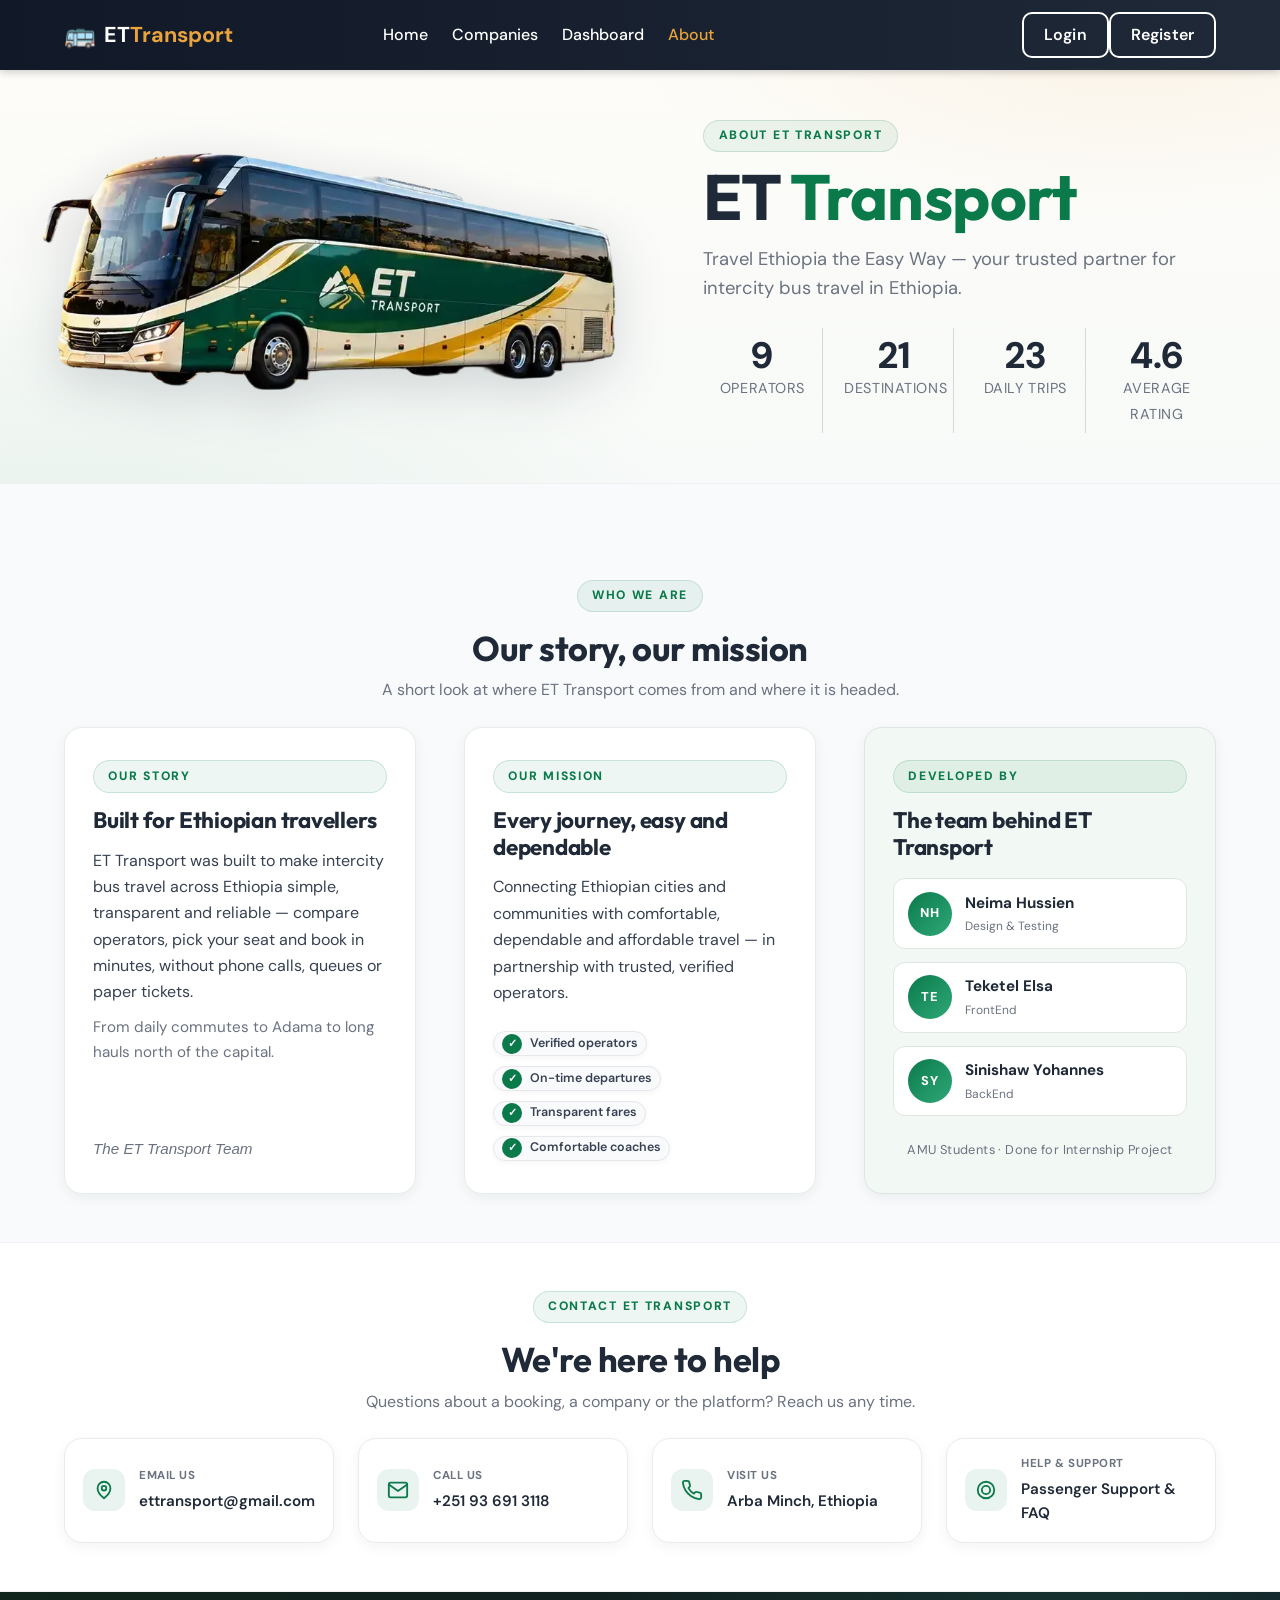
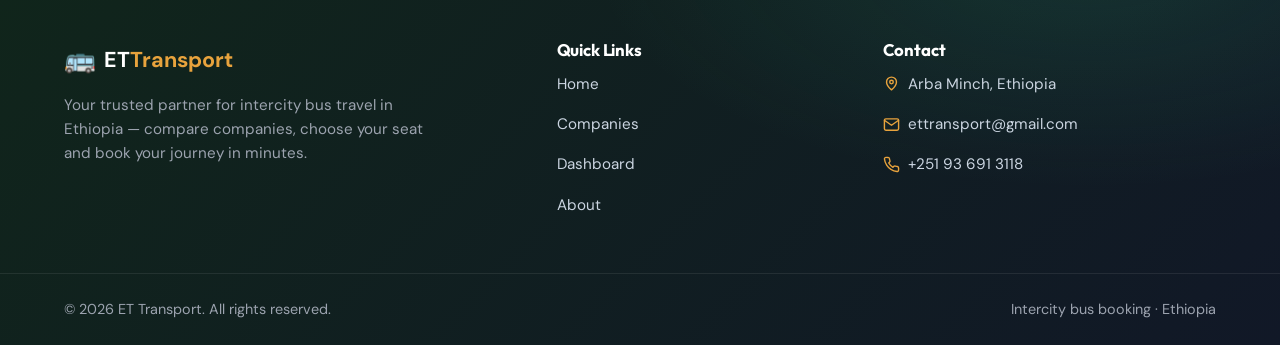
==== commit 04fe6704: "Footer and Contact Done" ====
--- a/about.html
+++ b/about.html
@@ -54,7 +54,7 @@
                         <div class="stat-card" role="listitem"><span class="stat-value">9</span><span class="stat-label">Operators</span></div>
                         <div class="stat-card" role="listitem"><span class="stat-value">21</span><span class="stat-label">Destinations</span></div>
                         <div class="stat-card" role="listitem"><span class="stat-value">23</span><span class="stat-label">Daily Trips</span></div>
-                        <div class="stat-card" role="listitem"><span class="stat-value">4.6&#9733;</span><span class="stat-label">Average Rating</span></div>
+                        <div class="stat-card" role="listitem"><span class="stat-value">4.6</span><span class="stat-label">Average Rating</span></div>
                     </div>
                 </div>
             </div>
@@ -128,109 +128,6 @@
             </div>
         </section>
 
-        <!-- ============ How it works ============ -->
-        <section class="company-section" id="features">
-            <div class="container">
-                <div class="about-section-head">
-                    <p class="search-eyebrow">How It Works</p>
-                    <h2 class="section-title">Book in four simple steps</h2>
-                    <p class="section-subtitle">Search, compare, choose your seat and book &mdash; that's it.</p>
-                </div>
-
-                <div class="feature-grid">
-                    <div class="feature-card">
-                        <span class="feature-icon" aria-hidden="true">
-                            <svg viewBox="0 0 24 24" fill="none" stroke="currentColor" stroke-width="2" stroke-linecap="round" stroke-linejoin="round"><circle cx="11" cy="11" r="8"/><path d="m21 21-4.3-4.3"/></svg>
-                        </span>
-                        <h3>Search</h3>
-                        <p>Search thousands of routes and schedules across Ethiopia.</p>
-                    </div>
-
-                    <div class="feature-card">
-                        <span class="feature-icon" aria-hidden="true">
-                            <svg viewBox="0 0 24 24" fill="none" stroke="currentColor" stroke-width="2" stroke-linecap="round" stroke-linejoin="round"><rect x="3" y="4" width="7" height="16" rx="1.5"/><rect x="14" y="4" width="7" height="16" rx="1.5"/></svg>
-                        </span>
-                        <h3>Compare</h3>
-                        <p>Compare prices and departure times from different bus companies.</p>
-                    </div>
-
-                    <div class="feature-card">
-                        <span class="feature-icon" aria-hidden="true">
-                            <svg viewBox="0 0 24 24" fill="none" stroke="currentColor" stroke-width="2" stroke-linecap="round" stroke-linejoin="round"><path d="M19 9V6a2 2 0 0 0-2-2H7a2 2 0 0 0-2 2v3"/><path d="M3 16a2 2 0 0 0 2 2h14a2 2 0 0 0 2-2v-5a2 2 0 0 0-4 0v1H7v-1a2 2 0 0 0-4 0z"/><path d="M5 18v2"/><path d="M19 18v2"/></svg>
-                        </span>
-                        <h3>Choose Your Seat</h3>
-                        <p>Pick the seat you want from an interactive seating map.</p>
-                    </div>
-
-                    <div class="feature-card">
-                        <span class="feature-icon" aria-hidden="true">
-                            <svg viewBox="0 0 24 24" fill="none" stroke="currentColor" stroke-width="2" stroke-linecap="round" stroke-linejoin="round"><path d="M3 9V7a2 2 0 0 1 2-2h14a2 2 0 0 1 2 2v2"/><path d="M3 15v2a2 2 0 0 0 2 2h14a2 2 0 0 0 2-2v-2"/><path d="M13 9v6"/><path d="M16 9v6"/></svg>
-                        </span>
-                        <h3>Book Your Trip</h3>
-                        <p>Confirm your booking and get ready for a smooth journey.</p>
-                    </div>
-                </div>
-            </div>
-        </section>
-
-        <!-- ============ Popular routes ============ -->
-        <section class="company-section company-section-alt">
-            <div class="container">
-                <div class="about-section-head">
-                    <p class="search-eyebrow">Popular Routes</p>
-                    <h2 class="section-title">Where are you heading?</h2>
-                    <p class="section-subtitle">Some of the most travelled journeys on ET Transport.</p>
-                </div>
-
-                <div class="route-grid">
-                    <article class="route-card">
-                        <div class="route-nodes">
-                            <span class="route-city route-from">Addis Ababa</span>
-                            <span class="route-line" aria-hidden="true"><span class="route-arrow">&#8595;</span></span>
-                            <span class="route-city route-to">Bahir Dar</span>
-                        </div>
-                    </article>
-                    <article class="route-card">
-                        <div class="route-nodes">
-                            <span class="route-city route-from">Addis Ababa</span>
-                            <span class="route-line" aria-hidden="true"><span class="route-arrow">&#8595;</span></span>
-                            <span class="route-city route-to">Hawassa</span>
-                        </div>
-                    </article>
-                    <article class="route-card">
-                        <div class="route-nodes">
-                            <span class="route-city route-from">Addis Ababa</span>
-                            <span class="route-line" aria-hidden="true"><span class="route-arrow">&#8595;</span></span>
-                            <span class="route-city route-to">Mekelle</span>
-                        </div>
-                    </article>
-                    <article class="route-card">
-                        <div class="route-nodes">
-                            <span class="route-city route-from">Addis Ababa</span>
-                            <span class="route-line" aria-hidden="true"><span class="route-arrow">&#8595;</span></span>
-                            <span class="route-city route-to">Dire Dawa</span>
-                        </div>
-                    </article>
-                </div>
-            </div>
-        </section>
-
-        <!-- ============ Developed by (credits) ============ -->
-        <section class="company-section about-team-section">
-            <div class="container">
-                <div class="about-section-head">
-                    <p class="search-eyebrow">Developed By</p>
-                    <h2 class="section-title">The team behind ET Transport</h2>
-                </div>
-                <ul class="about-team-list">
-                    <li class="amenity-chip"><span class="amenity-icon" aria-hidden="true">NH</span>Neima Hussien</li>
-                    <li class="amenity-chip"><span class="amenity-icon" aria-hidden="true">TE</span>Teketel Elsa</li>
-                    <li class="amenity-chip"><span class="amenity-icon" aria-hidden="true">SY</span>Sinishaw Yohannes</li>
-                </ul>
-                <p class="about-credit">AMU Students &middot; Done for Internship Project</p>
-            </div>
-        </section>
-
         <!-- ============ Contact ET Transport ============ -->
         <section class="company-section company-section-alt">
             <div class="container">
@@ -247,7 +144,7 @@
                         </span>
                         <span class="about-contact-copy">
                             <span class="about-contact-label">Email us</span>
-                            <a href="mailto:info@ettransport.com">info@ettransport.com</a>
+                            <a href="mailto:ettransport@gmail.com">ettransport@gmail.com</a>
                         </span>
                     </div>
                     <div class="about-contact-item">
@@ -256,7 +153,7 @@
                         </span>
                         <span class="about-contact-copy">
                             <span class="about-contact-label">Call us</span>
-                            <a href="tel:+251111234567">+251 11 123 4567</a>
+                            <a href="tel:+251936913118">+251 93 691 3118</a>
                         </span>
                     </div>
                     <div class="about-contact-item">
@@ -265,7 +162,7 @@
                         </span>
                         <span class="about-contact-copy">
                             <span class="about-contact-label">Visit us</span>
-                            <span class="about-contact-value">Addis Ababa, Ethiopia</span>
+                            <span class="about-contact-value">Arba Minch, Ethiopia</span>
                         </span>
                     </div>
                     <div class="about-contact-item">
@@ -278,16 +175,6 @@
                         </span>
                     </div>
                 </div>
-            </div>
-        </section>
-
-        <!-- ============ Call to action ============ -->
-        <section class="about-cta container">
-            <h2>Ready for your next journey?</h2>
-            <p class="section-subtitle">Browse trusted bus companies, compare trips and book your seat today.</p>
-            <div class="about-cta-actions">
-                <a href="index.html" class="btn btn-primary btn-hero-cta">Plan Your Trip</a>
-                <a href="companies.html" class="btn btn-secondary btn-hero-cta">Explore Companies</a>
             </div>
         </section>
 
@@ -319,15 +206,15 @@
                 <ul class="footer-links footer-contact">
                     <li>
                         <svg viewBox="0 0 24 24" fill="none" stroke="currentColor" stroke-width="2" stroke-linecap="round" stroke-linejoin="round" aria-hidden="true"><path d="M12 21s-7-5.5-7-11a7 7 0 0 1 14 0c0 5.5-7 11-7 11Z"/><circle cx="12" cy="10" r="2.5"/></svg>
-                        <span>Addis Ababa, Ethiopia</span>
+                        <span>Arba Minch, Ethiopia</span>
                     </li>
                     <li>
                         <svg viewBox="0 0 24 24" fill="none" stroke="currentColor" stroke-width="2" stroke-linecap="round" stroke-linejoin="round" aria-hidden="true"><rect x="2" y="4" width="20" height="16" rx="2"/><path d="m2 6 10 7L22 6"/></svg>
-                        <a href="mailto:info@ettransport.com">info@ettransport.com</a>
+                        <a href="mailto:ettransport@gmail.com">ettransport@gmail.com</a>
                     </li>
                     <li>
                         <svg viewBox="0 0 24 24" fill="none" stroke="currentColor" stroke-width="2" stroke-linecap="round" stroke-linejoin="round" aria-hidden="true"><path d="M22 16.92v3a2 2 0 0 1-2.18 2 19.79 19.79 0 0 1-8.63-3.07 19.5 19.5 0 0 1-6-6A19.79 19.79 0 0 1 2.08 4.18 2 2 0 0 1 4.06 2h3a2 2 0 0 1 2 1.72c.13.96.36 1.9.7 2.81a2 2 0 0 1-.45 2.11L8.09 9.91a16 16 0 0 0 6 6l1.27-1.27a2 2 0 0 1 2.11-.45c.91.34 1.85.57 2.81.7A2 2 0 0 1 22 16.92Z"/></svg>
-                        <a href="tel:+251111234567">+251 11 123 4567</a>
+                        <a href="tel:+251936913118">+251 93 691 3118</a>
                     </li>
                 </ul>
             </div>
--- a/css/style.css
+++ b/css/style.css
@@ -2832,30 +2832,6 @@
     padding-top: 0.5rem;
 }
 
-/* ---------- Developed by (small credits) ---------- */
-body.about .about-team-section {
-    padding: var(--space-md) 0;
-}
-body.about .about-team-section .section-title {
-    font-size: 1.35rem;
-    margin-bottom: 0.75rem;
-}
-body.about .about-team-list {
-    display: flex;
-    flex-wrap: wrap;
-    justify-content: center;
-    gap: 0.65rem;
-    margin-bottom: 0.75rem;
-}
-body.about .about-team-list .amenity-chip {
-    padding: 0.5rem 1rem;
-    font-size: 0.9rem;
-}
-body.about .about-team-list .amenity-icon {
-    width: 24px;
-    height: 24px;
-    font-size: 0.72rem;
-}
 body.about .about-credit {
     display: block;
     text-align: center;
@@ -2924,73 +2900,6 @@
 body.about .about-contact-copy a:hover {
     color: var(--color-primary);
     text-decoration: underline;
-}
-
-/* ---------- Closing call-to-action panel ---------- */
-body.about .about-cta {
-    text-align: center;
-    padding: var(--space-lg) var(--space-md);
-    background: linear-gradient(135deg, #f7faf8, #edf4ea);
-    border: 1px solid #dde9dd;
-    border-radius: 20px;
-    margin: var(--space-lg) 0;
-}
-body.about .about-cta h2 {
-    margin-bottom: 0.6rem;
-    font-size: clamp(1.5rem, 3vw, 1.9rem);
-}
-body.about .about-cta .section-subtitle {
-    margin-bottom: 1.25rem;
-}
-body.about .about-cta-actions {
-    display: flex;
-    gap: 0.75rem;
-    justify-content: center;
-    flex-wrap: wrap;
-}
-
-/* ---------- Consistent card polish (How It Works, Routes, Contact) ---------- */
-/* How It Works — feature cards share the green accent line + matched hover */
-body.about .feature-card {
-    position: relative;
-    overflow: hidden;
-    border-radius: 18px;
-    box-shadow: 0 4px 14px rgba(8, 34, 22, 0.05);
-}
-body.about .feature-card::before {
-    content: "";
-    position: absolute;
-    top: 0;
-    left: 50%;
-    transform: translateX(-50%);
-    width: 56px;
-    height: 4px;
-    border-radius: 0 0 4px 4px;
-    background: linear-gradient(90deg, var(--color-primary), #2fa878);
-    opacity: 0;
-    transition: opacity 0.2s ease, width 0.2s ease;
-}
-body.about .feature-card:hover::before {
-    opacity: 1;
-    width: 72px;
-}
-body.about .feature-card:hover {
-    transform: translateY(-4px);
-    box-shadow: 0 18px 38px rgba(8, 34, 22, 0.12);
-    border-color: #cfded5;
-}
-
-/* Popular Routes — route cards match the polished card language */
-body.about .route-card {
-    border-radius: 18px;
-    border-color: #e7ede9;
-    padding: 1.4rem 1.25rem;
-    box-shadow: 0 4px 14px rgba(8, 34, 22, 0.05);
-}
-body.about .route-card:hover {
-    transform: translateY(-4px);
-    box-shadow: 0 18px 38px rgba(8, 34, 22, 0.12);
-    border-color: #cfded5;
 }
 
 /* Contact — cards match the polished card language */
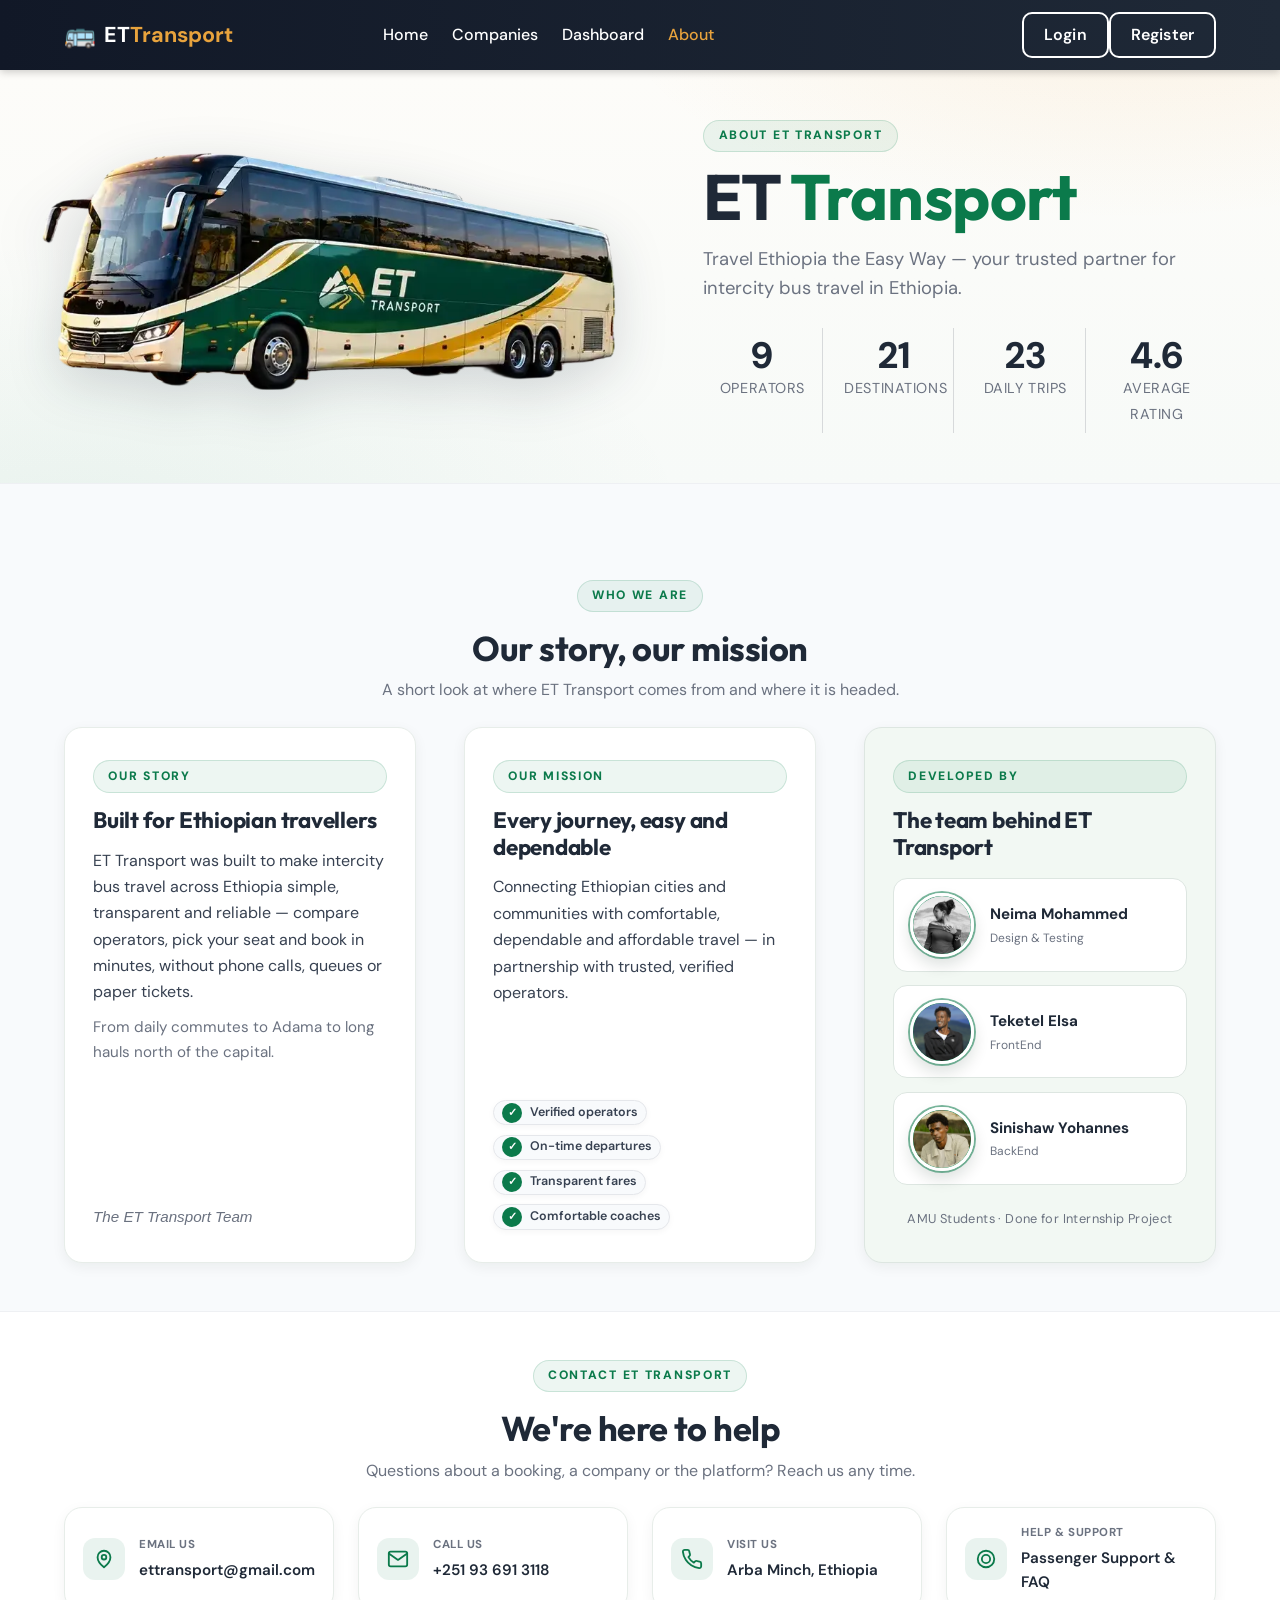
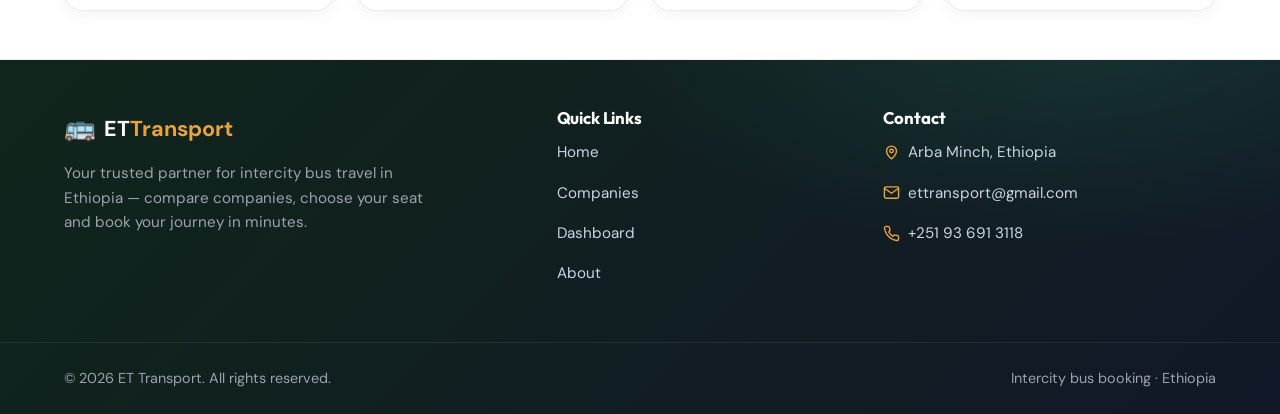
==== commit 865113e3: "Dev Team Images Added" ====
--- a/about.html
+++ b/about.html
@@ -5,7 +5,7 @@
     <meta name="viewport" content="width=device-width, initial-scale=1.0">
     <meta name="description" content="About ET Transport — Ethiopia's trusted platform for booking intercity bus travel. Learn about our story, mission and how booking works.">
     <title>About | ET Transport</title>
-    <link rel="stylesheet" href="css/style.css">
+    <link rel="stylesheet" href="css/style.css?v=2">
     <link rel="icon" type="image/x-icon" href="assets/icons/favicon.svg">
 <!-- Fonts (DM Sans + Outfit) -->
     <link rel="preconnect" href="https://fonts.googleapis.com">
@@ -101,21 +101,21 @@
                         <h3>The team behind ET Transport</h3>
                         <ul class="about-developer-list">
                             <li class="about-developer">
-                                <span class="about-developer-avatar" aria-hidden="true">NH</span>
+                                <span class="about-developer-avatar" aria-hidden="true"><img src="assets/images/dev/NM.jpg" alt=""></span>
                                 <span class="about-developer-meta">
-                                    <span class="about-developer-name">Neima Hussien</span>
+                                    <span class="about-developer-name">Neima Mohammed</span>
                                     <span class="about-developer-role">Design &amp; Testing</span>
                                 </span>
                             </li>
                             <li class="about-developer">
-                                <span class="about-developer-avatar" aria-hidden="true">TE</span>
+                                <span class="about-developer-avatar" aria-hidden="true"><img src="assets/images/dev/TE.jpg" alt=""></span>
                                 <span class="about-developer-meta">
                                     <span class="about-developer-name">Teketel Elsa</span>
                                     <span class="about-developer-role">FrontEnd</span>
                                 </span>
                             </li>
                             <li class="about-developer">
-                                <span class="about-developer-avatar" aria-hidden="true">SY</span>
+                                <span class="about-developer-avatar" aria-hidden="true"><img src="assets/images/dev/SY.jpg" alt=""></span>
                                 <span class="about-developer-meta">
                                     <span class="about-developer-name">Sinishaw Yohannes</span>
                                     <span class="about-developer-role">BackEnd</span>
--- a/css/style.css
+++ b/css/style.css
@@ -2786,11 +2786,11 @@
 body.about .about-developer {
     display: flex;
     align-items: center;
-    gap: 0.85rem;
-    padding: 0.7rem 0.85rem;
+    gap: 1rem;
+    padding: 0.85rem 1rem;
     background: var(--color-white);
     border: 1px solid #dde6e1;
-    border-radius: 12px;
+    border-radius: 14px;
     transition: transform 0.18s ease, border-color 0.18s ease, box-shadow 0.18s ease;
 }
 body.about .about-developer:hover {
@@ -2803,14 +2803,29 @@
     align-items: center;
     justify-content: center;
     flex: 0 0 auto;
-    width: 44px;
-    height: 44px;
+    width: 64px;
+    height: 64px;
     border-radius: 50%;
+    overflow: hidden;
+    border: 3px solid #ffffff;
+    box-shadow:
+        0 0 0 2px rgba(11, 122, 75, 0.55),
+        0 8px 16px rgba(8, 34, 22, 0.14);
     background: linear-gradient(135deg, var(--color-primary), #2fa878);
     color: #ffffff;
     font-size: 0.8rem;
     font-weight: 800;
     letter-spacing: 0.02em;
+}
+body.about .about-developer-avatar img {
+    width: 100%;
+    height: 100%;
+    aspect-ratio: 1 / 1;
+    border-radius: 50%;
+    object-fit: cover;
+    object-position: center;
+    display: block;
+    flex: 0 0 auto;
 }
 body.about .about-developer-meta {
     display: flex;
